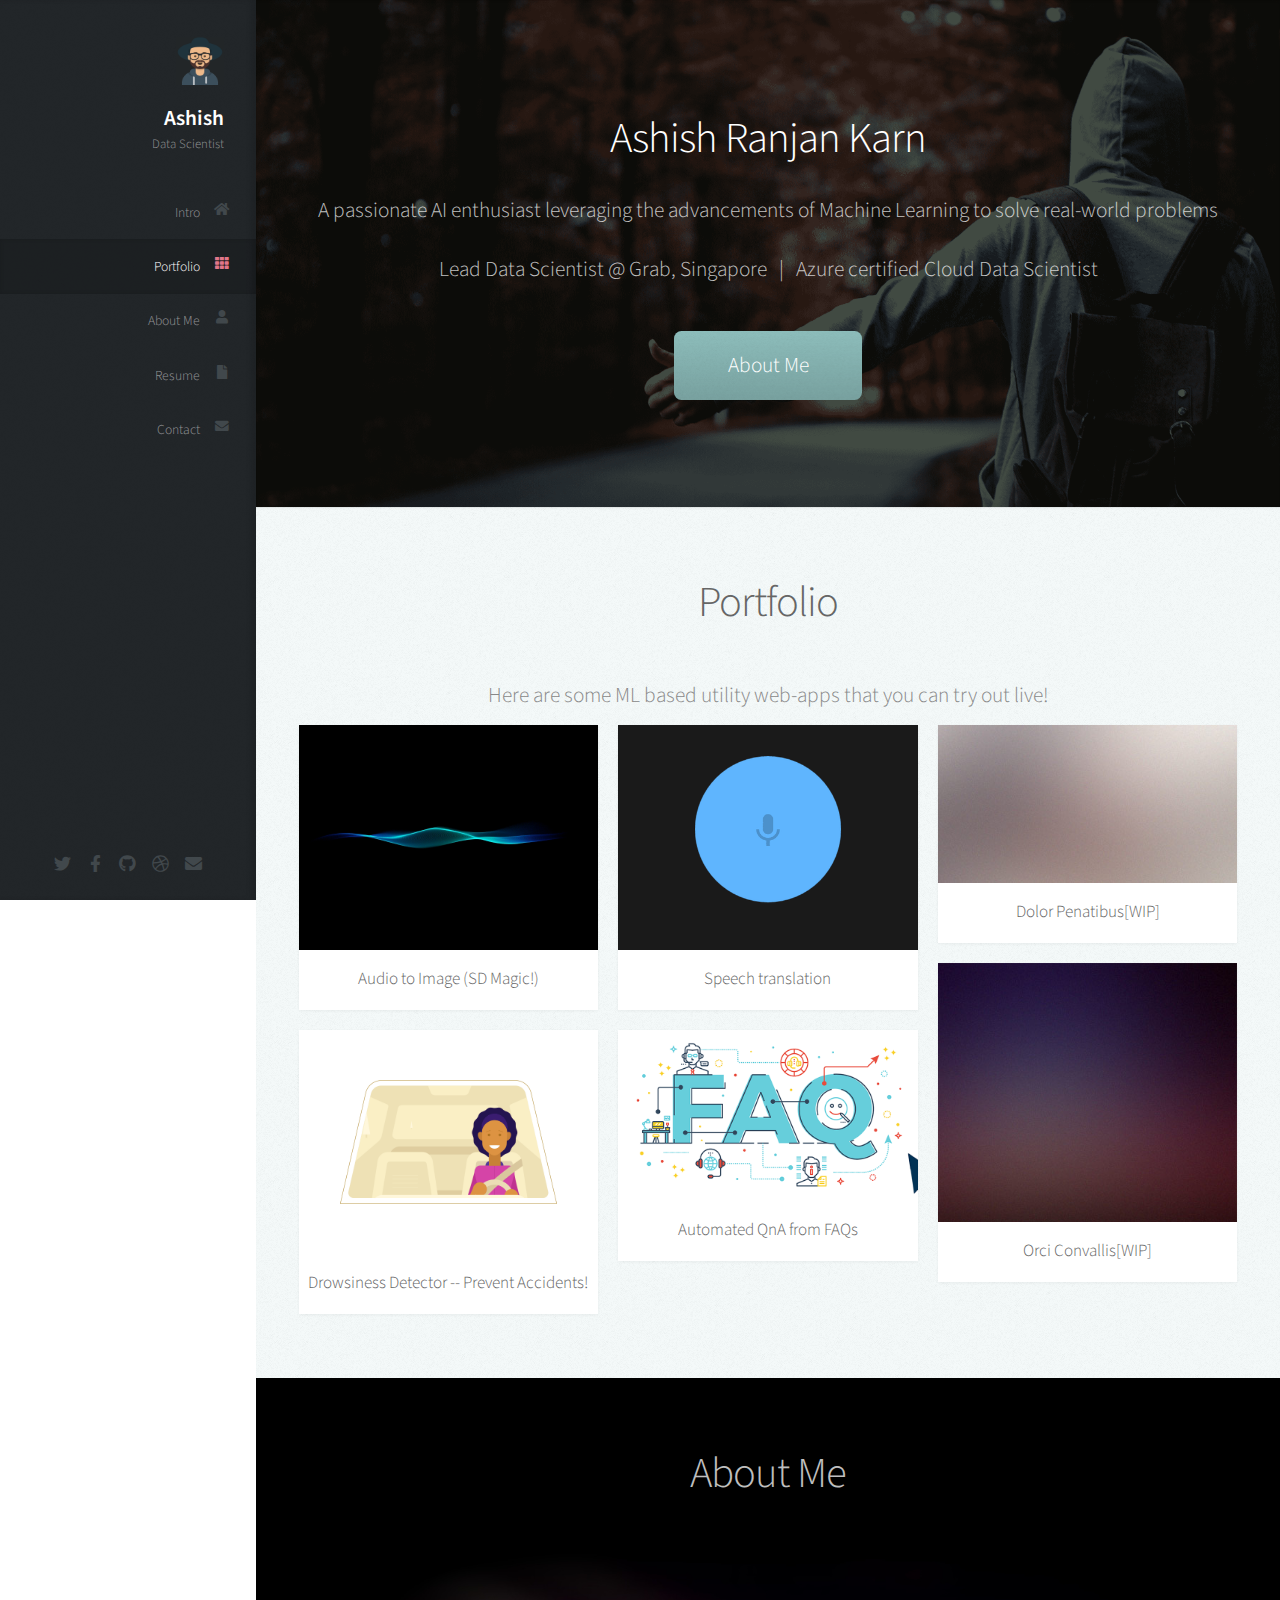
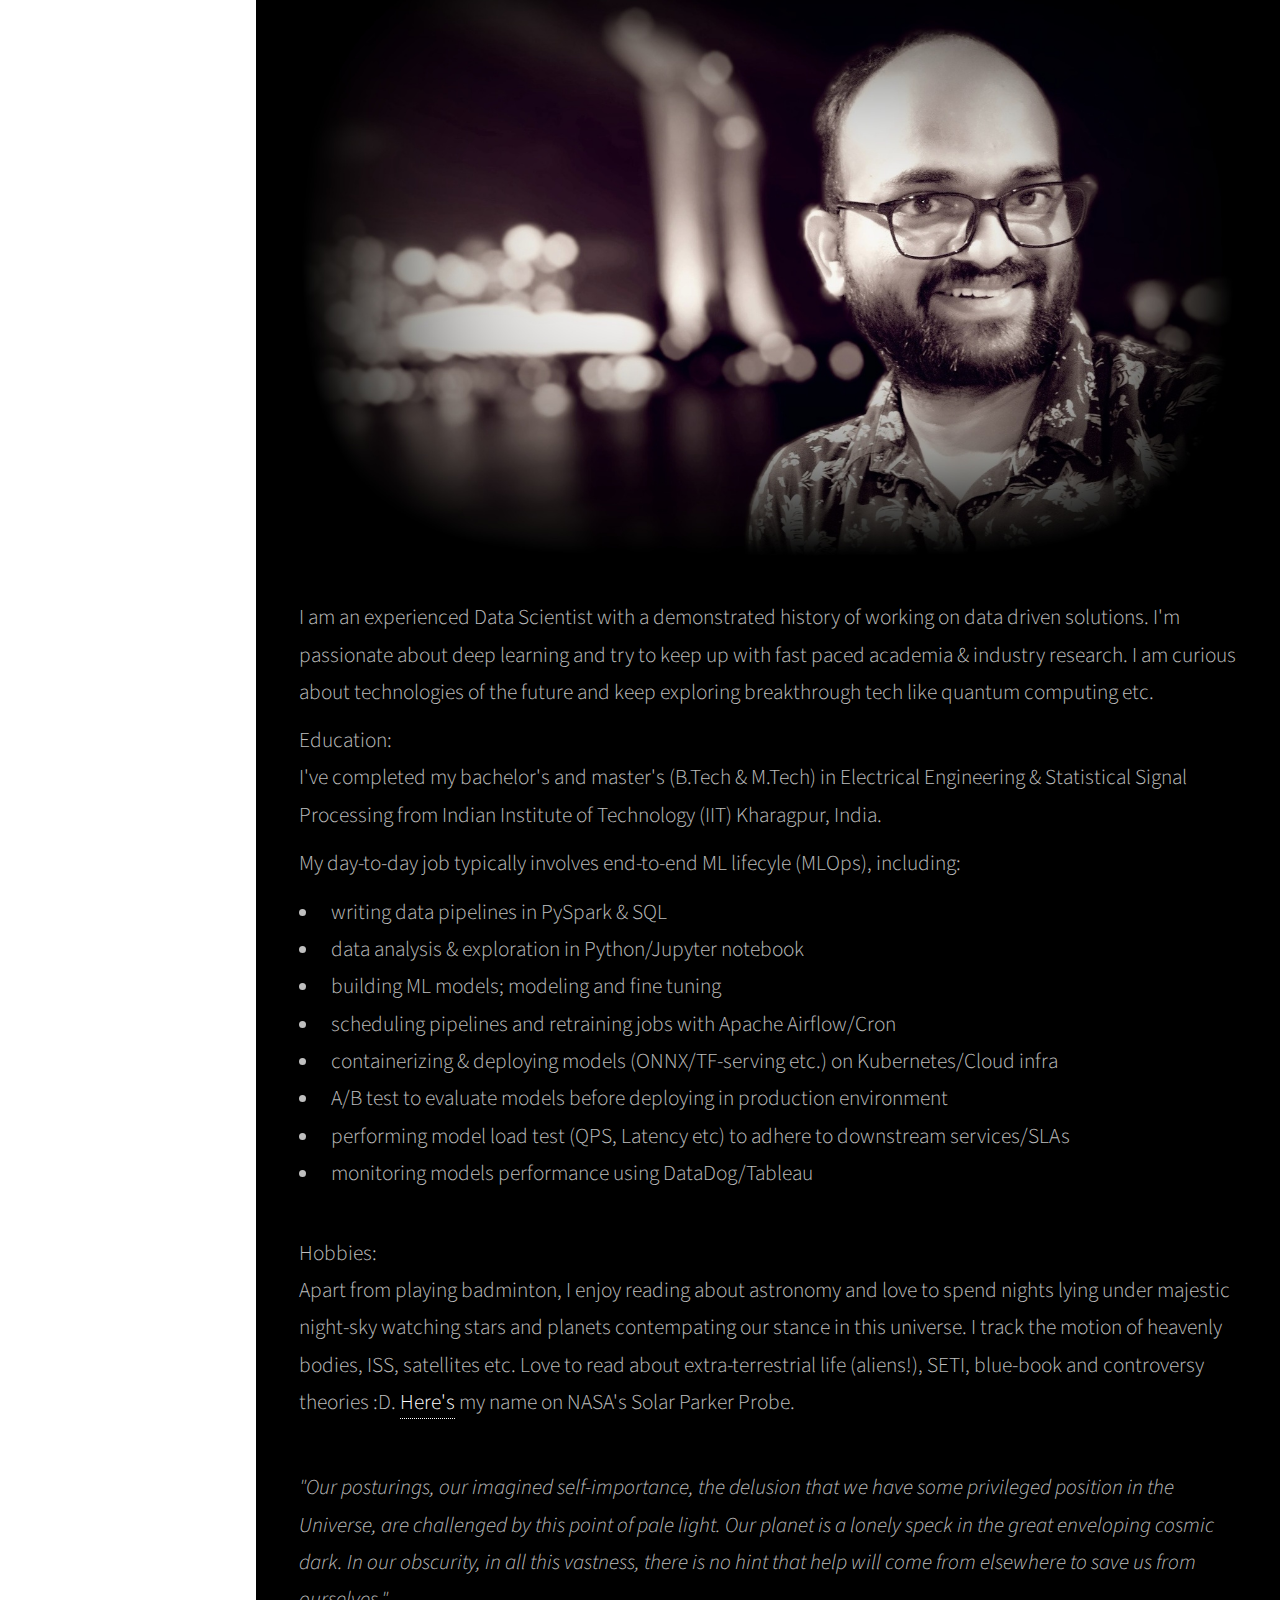
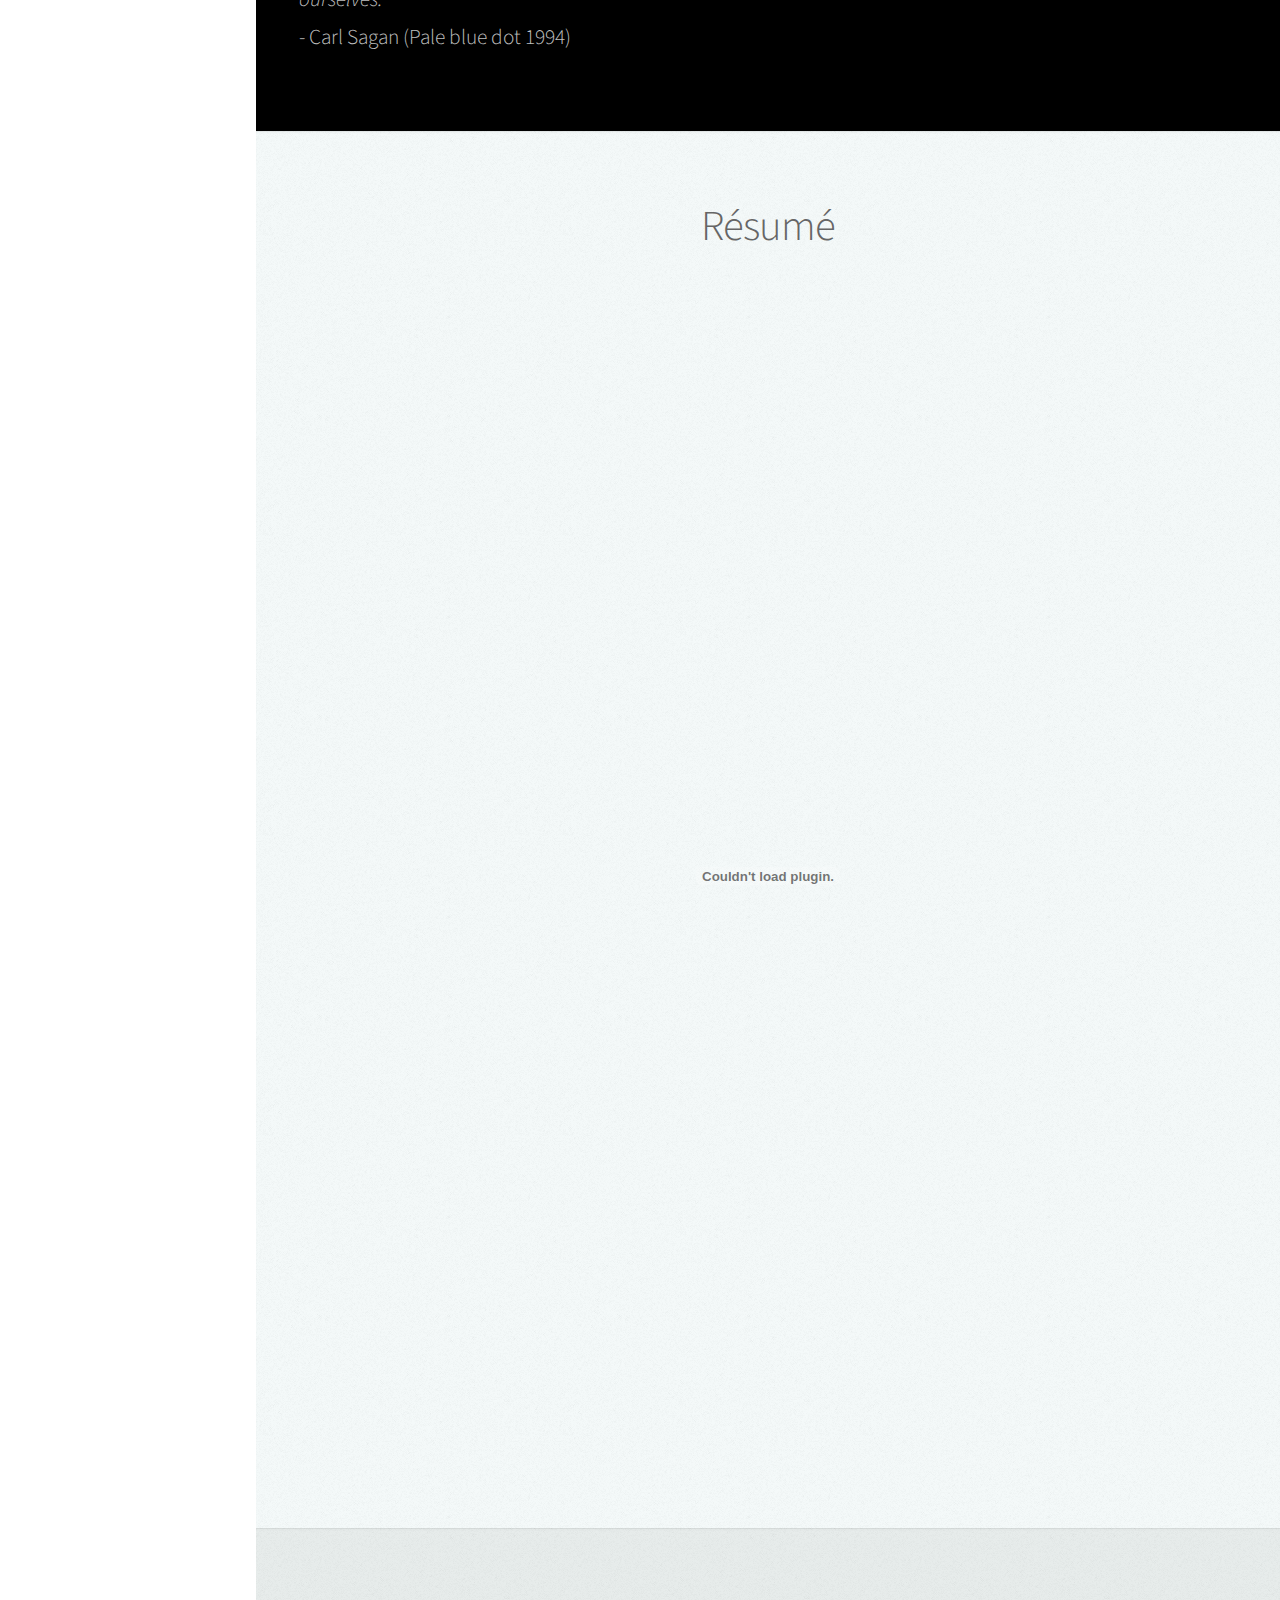
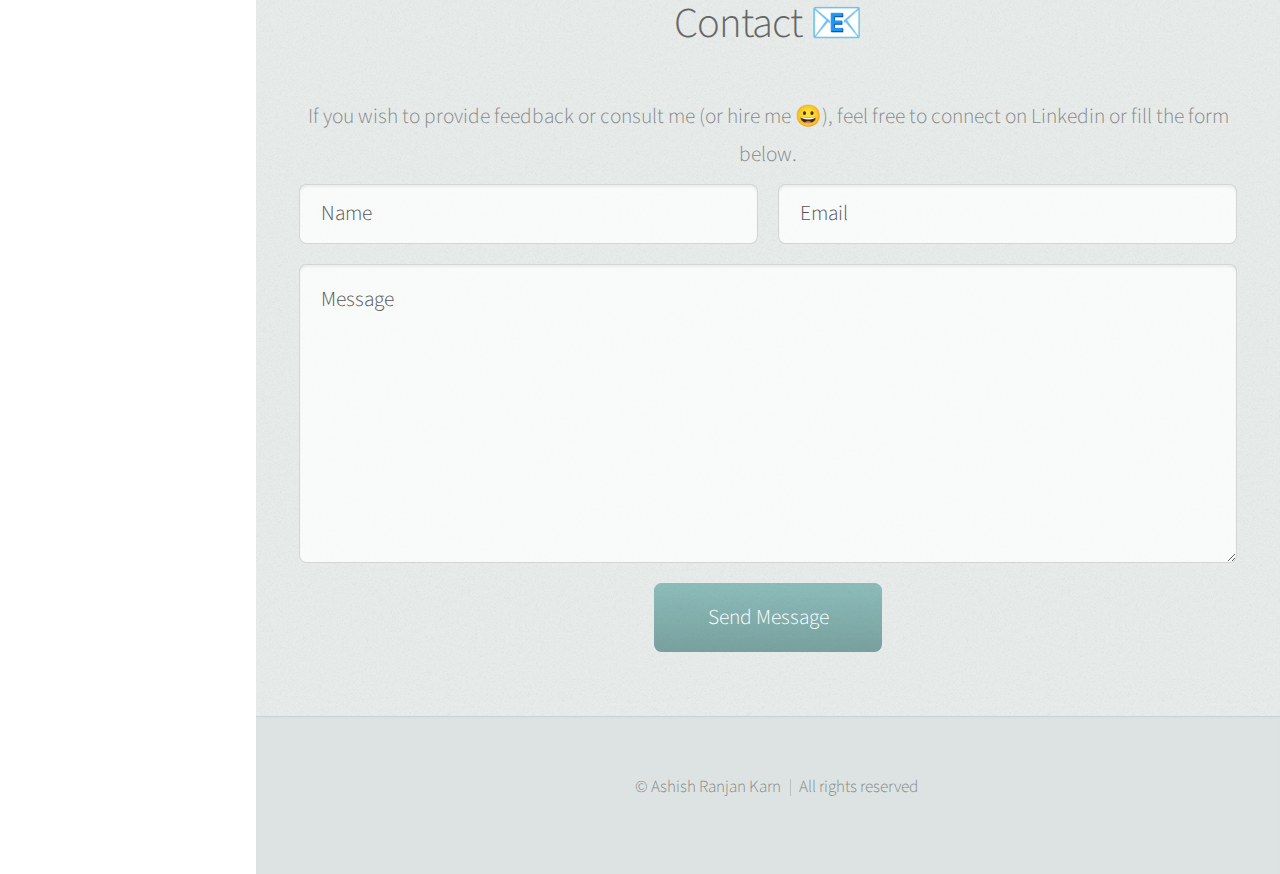
==== index.html @ ed785ed7 "update" ====
<!DOCTYPE HTML>
<html>
	<head>
		<title>Ashish - Portfolio</title>
		<meta charset="utf-8" />
		<meta name="viewport" content="width=device-width, initial-scale=1, user-scalable=no" />
		<link rel="stylesheet" href="assets/css/main.css" />
	</head>
	<body class="is-preload">

		<!-- Header -->
			<div id="header">

				<div class="top">

					<!-- Logo -->
						<div id="logo">
							<span class="image avatar48"><img src="images/myavatar-withbg.png" alt="" /></span>
							<h1 id="title">Ashish</h1>
							<p>Data Scientist</p>
						</div>

					<!-- Nav -->
						<nav id="nav">
							<ul>
								<li><a href="#top" id="top-link"><span class="icon solid fa-home">Intro</span></a></li>
								<li><a href="#portfolio" id="portfolio-link"><span class="icon solid fa-th">Portfolio</span></a></li>
								<li><a href="#about" id="about-link"><span class="icon solid fa-user">About Me</span></a></li>
								<li><a href="#resume" id="resume-link"><span class="icon solid fa-file">Resume</span></a></li>
								<li><a href="#contact" id="contact-link"><span class="icon solid fa-envelope">Contact</span></a></li>
							</ul>
						</nav>

				</div>

				<div class="bottom">

					<!-- Social Icons -->
						<ul class="icons">
							<li><a href="#" class="icon brands fa-twitter"><span class="label">Twitter</span></a></li>
							<li><a href="#" class="icon brands fa-facebook-f"><span class="label">Facebook</span></a></li>
							<li><a href="#" class="icon brands fa-github"><span class="label">Github</span></a></li>
							<li><a href="#" class="icon brands fa-dribbble"><span class="label">Dribbble</span></a></li>
							<li><a href="#" class="icon solid fa-envelope"><span class="label">Email</span></a></li>
						</ul>

				</div>

			</div>

		<!-- Main -->
			<div id="main">

				<!-- Intro -->
					<section id="top" class="one dark cover">
						<div class="container">
							<header>
								<h2 class="alt"><strong>Ashish Ranjan Karn</strong></h2>
								<p>A passionate AI enthusiast leveraging the advancements of Machine Learning to solve real-world problems</p>
								<p>Lead Data Scientist @ Grab, Singapore &nbsp; | &nbsp; Azure certified Cloud Data Scientist</p>
							</header>

							<footer>
								<a href="#about" class="button scrolly">About Me</a>
							</footer>

						</div>
					</section>

				<!-- Portfolio -->
					<section id="portfolio" class="two">
						<div class="container">

							<header>
								<h2>Portfolio</h2>
							</header>

							<p>Here are some ML based utility web-apps that you can try out live!</p>

							<div class="row">
								<div class="col-4 col-12-mobile">
									<article class="item">
										<a href="stablediff.html" class="image fit"><img src="images/voice.gif" alt="" /></a>
										<header>
											<h3>Audio to Image (SD Magic!)</h3>
										</header>
									</article>
									<article class="item">
										<a href="https://arkarn-drowsiness-detection-main-90ytw6.streamlit.app/" class="image fit"><img src="images/drowsiness.gif" alt="" /></a>
										<header>
											<h3>Drowsiness Detector -- Prevent Accidents!</h3>
										</header>
									</article>
								</div>
								<div class="col-4 col-12-mobile">
									<article class="item">
										<a href="translation-demo.html" class="image fit"><img src="images/translate.gif" alt="" /></a>
										<header>
											<h3>Speech translation</h3>
										</header>
									</article>
									<article class="item">
										<a href="faqgen.html" class="image fit"><img src="images/faq.gif" alt="" /></a>
										<header>
											<h3>Automated QnA from FAQs</h3>
										</header>
									</article>
								</div>
								<div class="col-4 col-12-mobile">
									<article class="item">
										<a href="#" class="image fit"><img src="images/pic06.jpg" alt="" /></a>
										<header>
											<h3>Dolor Penatibus[WIP]</h3>
										</header>
									</article>
									<article class="item">
										<a href="#" class="image fit"><img src="images/pic07.jpg" alt="" /></a>
										<header>
											<h3>Orci Convallis[WIP]</h3>
										</header>
									</article>
								</div>
								
							</div>

						</div>
					</section>

				<!-- About Me -->
					<section id="about" class="three dark test">
						<div class="container">

							<header>
								<h2>About Me</h2>
							</header>

							<a href="#" class="image featured"><img src="images/myfullimg_blackedge.jpg" alt="" /></a>

							<p> I am an experienced Data Scientist with a demonstrated history of working on data driven solutions. I'm passionate about deep learning 
								and try to keep up with fast paced academia & industry research. 
								I am curious about technologies of the future and keep exploring breakthrough tech like quantum computing etc.
								
							</p>

							<p>Education: <br>I've completed my bachelor's  and master's (B.Tech & M.Tech) in Electrical Engineering & Statistical Signal Processing from Indian Institute of Technology (IIT) Kharagpur, India.</p>
						
							<p>My day-to-day job typically involves end-to-end ML lifecyle (MLOps), including: </p>
							<ul>
								<li>writing data pipelines in PySpark & SQL</li>
								<li>data analysis & exploration in Python/Jupyter notebook </li>
								<li>building ML models; modeling and fine tuning</li>
								<li>scheduling pipelines and retraining jobs with Apache Airflow/Cron</li>
								<li>containerizing & deploying models (ONNX/TF-serving etc.) on Kubernetes/Cloud infra</li>
								<li>A/B test to evaluate models before deploying in production environment</li>
								<li>performing model load test (QPS, Latency etc) to adhere to downstream services/SLAs</li>
								<li>monitoring models performance using DataDog/Tableau</li>
							</ul> 
							
							<p>Hobbies: <br>Apart from playing badminton, I enjoy reading about astronomy and love to spend nights lying under majestic night-sky watching stars and planets contempating our stance in this universe. 
							   I track the motion of heavenly bodies, ISS, satellites etc. Love to read about extra-terrestrial life (aliens!), SETI, blue-book and controversy theories :D. <a href="https://drive.google.com/file/d/1a-N40cP29EJeWUwDlJ5uLyjXkYzDjkRe/view?usp=sharing">Here's</a> my name on NASA's Solar Parker Probe.</p>
							<p>
								<br>
								<i>"Our posturings, our imagined self-importance, the delusion that we have some privileged position in the Universe, 
									are challenged by this point of pale light. Our planet is a lonely speck in the great enveloping cosmic dark. 
									In our obscurity, in all this vastness, there is no hint that help will come from elsewhere to save us from ourselves."
								</i>
								<br>- Carl Sagan (Pale blue dot 1994) 
							</p>
							 
							

						</div>
					</section>

				<!-- Resume -->
				<section id="resume" class="two">
					<div class="container">
						<header>
							<h2>Résumé</h2>
						</header>
						<body>
							<embed src="resume_202211.pdf" width="100%" height="1150" type="application/pdf">
						</body>
					</div>
				</section>

				<!-- Contact -->
					<section id="contact" class="four">
						<div class="container">

							<header>
								<h2>Contact 📧</h2>
							</header>

							<p>If you wish to provide feedback or consult me (or hire me &#128512;), feel free to connect on Linkedin or fill the form below.</p>

							<form method="post" action="https://formsubmit.co/ec20b27d85887b6538c412e466ed063c">
								<div class="row">
									<div class="col-6 col-12-mobile"><input type="text" name="name" placeholder="Name" /></div>
									<div class="col-6 col-12-mobile"><input type="text" name="email" placeholder="Email" /></div>
									<div class="col-12">
										<textarea name="message" placeholder="Message"></textarea>
									</div>
									<div class="col-12">
										<input type="submit" value="Send Message" />
									</div>
								</div>
							</form>

						</div>
					</section>

			</div>

		<!-- Footer -->
			<div id="footer">

				<!-- Copyright -->
					<ul class="copyright">
						<li>&copy; Ashish Ranjan Karn</li><li>All rights reserved</li>
					</ul>

			</div>

		<!-- Scripts -->
			<script src="assets/js/jquery.min.js"></script>
			<script src="assets/js/jquery.scrolly.min.js"></script>
			<script src="assets/js/jquery.scrollex.min.js"></script>
			<script src="assets/js/browser.min.js"></script>
			<script src="assets/js/breakpoints.min.js"></script>
			<script src="assets/js/util.js"></script>
			<script src="assets/js/main.js"></script>

	</body>
</html>
---- assets/css/main.css ----
@import url("fontawesome-all.min.css");
@import url("https://fonts.googleapis.com/css?family=Source+Sans+Pro:300,300italic,400,600");

/*
	Prologue by HTML5 UP
	html5up.net | @ajlkn
	Free for personal and commercial use under the CCA 3.0 license (html5up.net/license)
*/

html, body, div, span, applet, object,
iframe, h1, h2, h3, h4, h5, h6, p, blockquote,
pre, a, abbr, acronym, address, big, cite,
code, del, dfn, em, img, ins, kbd, q, s, samp,
small, strike, strong, sub, sup, tt, var, b,
u, i, center, dl, dt, dd, ol, ul, li, fieldset,
form, label, legend, table, caption, tbody,
tfoot, thead, tr, th, td, article, aside,
canvas, details, embed, figure, figcaption,
footer, header, hgroup, menu, nav, output, ruby,
section, summary, time, mark, audio, video {
	margin: 0;
	padding: 0;
	border: 0;
	font-size: 100%;
	font: inherit;
	vertical-align: baseline;}

article, aside, details, figcaption, figure,
footer, header, hgroup, menu, nav, section {
	display: block;}

body {
	line-height: 1;
}

ol, ul {
	list-style: none;
}

blockquote, q {
	quotes: none;
}

	blockquote:before, blockquote:after, q:before, q:after {
		content: '';
		content: none;
	}

table {
	border-collapse: collapse;
	border-spacing: 0;
}

body {
	-webkit-text-size-adjust: none;
}

mark {
	background-color: transparent;
	color: inherit;
}

input::-moz-focus-inner {
	border: 0;
	padding: 0;
}

input, select, textarea {
	-moz-appearance: none;
	-webkit-appearance: none;
	-ms-appearance: none;
	appearance: none;
}

/* Basic */

	html {
		box-sizing: border-box;
	}

	*, *:before, *:after {
		box-sizing: inherit;
	}

	body {
		background: #fff;
		font-family: 'Source Sans Pro', sans-serif;
		font-size: 19pt;
		font-weight: 300;
		line-height: 1.75em;
		color: #888;
	}

		body.is-preload *, body.is-preload *:before, body.is-preload *:after {
			-moz-animation: none !important;
			-webkit-animation: none !important;
			-ms-animation: none !important;
			animation: none !important;
			-moz-transition: none !important;
			-webkit-transition: none !important;
			-ms-transition: none !important;
			transition: none !important;
		}

	input, textarea, select {
		font-family: 'Source Sans Pro', sans-serif;
		font-size: 19pt;
		font-weight: 300;
		line-height: 1.75em;
		color: #888;
	}

	h1, h2, h3, h4, h5, h6 {
		font-weight: 300;
		color: #666;
		line-height: 1.5em;
	}

	h1 a, h2 a, h3 a, h4 a, h5 a, h6 a {
		color: inherit;
		text-decoration: none;
	}

		h1 a strong, h2 a strong, h3 a strong, h4 a strong, h5 a strong, h6 a strong {
			color: #333;
		}

	h2 {
		font-size: 2em;
		letter-spacing: -1px;
	}

		h2.alt {
			color: #888;
		}

			h2.alt strong {
				color: #666;
			}

	h3 {
		font-size: 1.5em;
	}

	header {
		margin: 0 0 2em 0;
	}

		header > p {
			margin: 1em 0 0 0;
		}

	footer {
		margin: 2em 0 0 0;
	}

	strong, b {
		font-weight: 300;
		color: #666;
	}

	em, i {
		font-style: italic;
	}

	a {
		text-decoration: none;
		color: inherit;
		border-bottom: dotted 1px rgba(128, 128, 128, 0.5);
		-moz-transition: color 0.35s ease-in-out, border-bottom-color 0.35s ease-in-out;
		-webkit-transition: color 0.35s ease-in-out, border-bottom-color 0.35s ease-in-out;
		-ms-transition: color 0.35s ease-in-out, border-bottom-color 0.35s ease-in-out;
		transition: color 0.35s ease-in-out, border-bottom-color 0.35s ease-in-out;
		outline: 0;
	}

		a:hover {
			color: #E27689;
			border-bottom-color: rgba(255, 255, 255, 0);
		}

	sub {
		position: relative;
		top: 0.5em;
		font-size: 0.8em;
	}

	sup {
		position: relative;
		top: -0.5em;
		font-size: 0.8em;
	}

	hr {
		border: 0;
		border-top: solid 1px #ddd;
	}

	blockquote {
		border-left: solid 0.5em #ddd;
		padding: 1em 0 1em 2em;
		font-style: italic;
	}

	p {
		margin-bottom: 0.5em;
		/* text-align: left; */
	}

	ul, ol, dl, table {
		margin-bottom: 2em;
	}

	br.clear {
		clear: both;
	}

/* Container */

	.container {
		margin: 0 auto;
		max-width: 100%;
		width: 1400px;
	}

		@media screen and (min-width: 961px) and (max-width: 1880px) {

			.container {
				width: 1200px;
			}

		}

		@media screen and (min-width: 961px) and (max-width: 1620px) {

			.container {
				width: 960px;
			}

		}

		@media screen and (min-width: 961px) and (max-width: 1320px) {

			.container {
				width: 100%;
			}

		}

		@media screen and (max-width: 960px) {

			.container {
				width: 100%;
			}

		}

		@media screen and (max-width: 736px) {

			.container {
				width: 100%;
			}

		}

/* Row */

	.row {
		display: flex;
		flex-wrap: wrap;
		box-sizing: border-box;
		align-items: stretch;
	}

		.row > * {
			box-sizing: border-box;
		}

		.row.gtr-uniform > * > :last-child {
			margin-bottom: 0;
		}

		.row.aln-left {
			justify-content: flex-start;
		}

		.row.aln-center {
			justify-content: center;
		}

		.row.aln-right {
			justify-content: flex-end;
		}

		.row.aln-top {
			align-items: flex-start;
		}

		.row.aln-middle {
			align-items: center;
		}

		.row.aln-bottom {
			align-items: flex-end;
		}

		.row > .imp {
			order: -1;
		}

		.row > .col-1 {
			width: 8.33333%;
		}

		.row > .off-1 {
			margin-left: 8.33333%;
		}

		.row > .col-2 {
			width: 16.66667%;
		}

		.row > .off-2 {
			margin-left: 16.66667%;
		}

		.row > .col-3 {
			width: 25%;
		}

		.row > .off-3 {
			margin-left: 25%;
		}

		.row > .col-4 {
			width: 33.33333%;
		}

		.row > .off-4 {
			margin-left: 33.33333%;
		}

		.row > .col-5 {
			width: 41.66667%;
		}

		.row > .off-5 {
			margin-left: 41.66667%;
		}

		.row > .col-6 {
			width: 50%;
		}

		.row > .off-6 {
			margin-left: 50%;
		}

		.row > .col-7 {
			width: 58.33333%;
		}

		.row > .off-7 {
			margin-left: 58.33333%;
		}

		.row > .col-8 {
			width: 66.66667%;
		}

		.row > .off-8 {
			margin-left: 66.66667%;
		}

		.row > .col-9 {
			width: 75%;
		}

		.row > .off-9 {
			margin-left: 75%;
		}

		.row > .col-10 {
			width: 83.33333%;
		}

		.row > .off-10 {
			margin-left: 83.33333%;
		}

		.row > .col-11 {
			width: 91.66667%;
		}

		.row > .off-11 {
			margin-left: 91.66667%;
		}

		.row > .col-12 {
			width: 100%;
		}

		.row > .off-12 {
			margin-left: 100%;
		}

		.row.gtr-0 {
			margin-top: 0px;
			margin-left: 0px;
		}

			.row.gtr-0 > * {
				padding: 0px 0 0 0px;
			}

			.row.gtr-0.gtr-uniform {
				margin-top: 0px;
			}

				.row.gtr-0.gtr-uniform > * {
					padding-top: 0px;
				}

		.row.gtr-25 {
			margin-top: -10px;
			margin-left: -10px;
		}

			.row.gtr-25 > * {
				padding: 10px 0 0 10px;
			}

			.row.gtr-25.gtr-uniform {
				margin-top: -10px;
			}

				.row.gtr-25.gtr-uniform > * {
					padding-top: 10px;
				}

		.row.gtr-50 {
			margin-top: -20px;
			margin-left: -20px;
		}

			.row.gtr-50 > * {
				padding: 20px 0 0 20px;
			}

			.row.gtr-50.gtr-uniform {
				margin-top: -20px;
			}

				.row.gtr-50.gtr-uniform > * {
					padding-top: 20px;
				}

		.row {
			margin-top: -40px;
			margin-left: -40px;
		}

			.row > * {
				padding: 40px 0 0 40px;
			}

			.row.gtr-uniform {
				margin-top: -40px;
			}

				.row.gtr-uniform > * {
					padding-top: 40px;
				}

		.row.gtr-150 {
			margin-top: -60px;
			margin-left: -60px;
		}

			.row.gtr-150 > * {
				padding: 60px 0 0 60px;
			}

			.row.gtr-150.gtr-uniform {
				margin-top: -60px;
			}

				.row.gtr-150.gtr-uniform > * {
					padding-top: 60px;
				}

		.row.gtr-200 {
			margin-top: -80px;
			margin-left: -80px;
		}

			.row.gtr-200 > * {
				padding: 80px 0 0 80px;
			}

			.row.gtr-200.gtr-uniform {
				margin-top: -80px;
			}

				.row.gtr-200.gtr-uniform > * {
					padding-top: 80px;
				}

		@media screen and (min-width: 961px) and (max-width: 1880px) {

			.row {
				display: flex;
				flex-wrap: wrap;
				box-sizing: border-box;
				align-items: stretch;
			}

				.row > * {
					box-sizing: border-box;
				}

				.row.gtr-uniform > * > :last-child {
					margin-bottom: 0;
				}

				.row.aln-left {
					justify-content: flex-start;
				}

				.row.aln-center {
					justify-content: center;
				}

				.row.aln-right {
					justify-content: flex-end;
				}

				.row.aln-top {
					align-items: flex-start;
				}

				.row.aln-middle {
					align-items: center;
				}

				.row.aln-bottom {
					align-items: flex-end;
				}

				.row > .imp-wide {
					order: -1;
				}

				.row > .col-1-wide {
					width: 8.33333%;
				}

				.row > .off-1-wide {
					margin-left: 8.33333%;
				}

				.row > .col-2-wide {
					width: 16.66667%;
				}

				.row > .off-2-wide {
					margin-left: 16.66667%;
				}

				.row > .col-3-wide {
					width: 25%;
				}

				.row > .off-3-wide {
					margin-left: 25%;
				}

				.row > .col-4-wide {
					width: 33.33333%;
				}

				.row > .off-4-wide {
					margin-left: 33.33333%;
				}

				.row > .col-5-wide {
					width: 41.66667%;
				}

				.row > .off-5-wide {
					margin-left: 41.66667%;
				}

				.row > .col-6-wide {
					width: 50%;
				}

				.row > .off-6-wide {
					margin-left: 50%;
				}

				.row > .col-7-wide {
					width: 58.33333%;
				}

				.row > .off-7-wide {
					margin-left: 58.33333%;
				}

				.row > .col-8-wide {
					width: 66.66667%;
				}

				.row > .off-8-wide {
					margin-left: 66.66667%;
				}

				.row > .col-9-wide {
					width: 75%;
				}

				.row > .off-9-wide {
					margin-left: 75%;
				}

				.row > .col-10-wide {
					width: 83.33333%;
				}

				.row > .off-10-wide {
					margin-left: 83.33333%;
				}

				.row > .col-11-wide {
					width: 91.66667%;
				}

				.row > .off-11-wide {
					margin-left: 91.66667%;
				}

				.row > .col-12-wide {
					width: 100%;
				}

				.row > .off-12-wide {
					margin-left: 100%;
				}

				.row.gtr-0 {
					margin-top: 0px;
					margin-left: 0px;
				}

					.row.gtr-0 > * {
						padding: 0px 0 0 0px;
					}

					.row.gtr-0.gtr-uniform {
						margin-top: 0px;
					}

						.row.gtr-0.gtr-uniform > * {
							padding-top: 0px;
						}

				.row.gtr-25 {
					margin-top: -10px;
					margin-left: -10px;
				}

					.row.gtr-25 > * {
						padding: 10px 0 0 10px;
					}

					.row.gtr-25.gtr-uniform {
						margin-top: -10px;
					}

						.row.gtr-25.gtr-uniform > * {
							padding-top: 10px;
						}

				.row.gtr-50 {
					margin-top: -20px;
					margin-left: -20px;
				}

					.row.gtr-50 > * {
						padding: 20px 0 0 20px;
					}

					.row.gtr-50.gtr-uniform {
						margin-top: -20px;
					}

						.row.gtr-50.gtr-uniform > * {
							padding-top: 20px;
						}

				.row {
					margin-top: -40px;
					margin-left: -40px;
				}

					.row > * {
						padding: 40px 0 0 40px;
					}

					.row.gtr-uniform {
						margin-top: -40px;
					}

						.row.gtr-uniform > * {
							padding-top: 40px;
						}

				.row.gtr-150 {
					margin-top: -60px;
					margin-left: -60px;
				}

					.row.gtr-150 > * {
						padding: 60px 0 0 60px;
					}

					.row.gtr-150.gtr-uniform {
						margin-top: -60px;
					}

						.row.gtr-150.gtr-uniform > * {
							padding-top: 60px;
						}

				.row.gtr-200 {
					margin-top: -80px;
					margin-left: -80px;
				}

					.row.gtr-200 > * {
						padding: 80px 0 0 80px;
					}

					.row.gtr-200.gtr-uniform {
						margin-top: -80px;
					}

						.row.gtr-200.gtr-uniform > * {
							padding-top: 80px;
						}

		}

		@media screen and (min-width: 961px) and (max-width: 1620px) {

			.row {
				display: flex;
				flex-wrap: wrap;
				box-sizing: border-box;
				align-items: stretch;
			}

				.row > * {
					box-sizing: border-box;
				}

				.row.gtr-uniform > * > :last-child {
					margin-bottom: 0;
				}

				.row.aln-left {
					justify-content: flex-start;
				}

				.row.aln-center {
					justify-content: center;
				}

				.row.aln-right {
					justify-content: flex-end;
				}

				.row.aln-top {
					align-items: flex-start;
				}

				.row.aln-middle {
					align-items: center;
				}

				.row.aln-bottom {
					align-items: flex-end;
				}

				.row > .imp-normal {
					order: -1;
				}

				.row > .col-1-normal {
					width: 8.33333%;
				}

				.row > .off-1-normal {
					margin-left: 8.33333%;
				}

				.row > .col-2-normal {
					width: 16.66667%;
				}

				.row > .off-2-normal {
					margin-left: 16.66667%;
				}

				.row > .col-3-normal {
					width: 25%;
				}

				.row > .off-3-normal {
					margin-left: 25%;
				}

				.row > .col-4-normal {
					width: 33.33333%;
				}

				.row > .off-4-normal {
					margin-left: 33.33333%;
				}

				.row > .col-5-normal {
					width: 41.66667%;
				}

				.row > .off-5-normal {
					margin-left: 41.66667%;
				}

				.row > .col-6-normal {
					width: 50%;
				}

				.row > .off-6-normal {
					margin-left: 50%;
				}

				.row > .col-7-normal {
					width: 58.33333%;
				}

				.row > .off-7-normal {
					margin-left: 58.33333%;
				}

				.row > .col-8-normal {
					width: 66.66667%;
				}

				.row > .off-8-normal {
					margin-left: 66.66667%;
				}

				.row > .col-9-normal {
					width: 75%;
				}

				.row > .off-9-normal {
					margin-left: 75%;
				}

				.row > .col-10-normal {
					width: 83.33333%;
				}

				.row > .off-10-normal {
					margin-left: 83.33333%;
				}

				.row > .col-11-normal {
					width: 91.66667%;
				}

				.row > .off-11-normal {
					margin-left: 91.66667%;
				}

				.row > .col-12-normal {
					width: 100%;
				}

				.row > .off-12-normal {
					margin-left: 100%;
				}

				.row.gtr-0 {
					margin-top: 0px;
					margin-left: 0px;
				}

					.row.gtr-0 > * {
						padding: 0px 0 0 0px;
					}

					.row.gtr-0.gtr-uniform {
						margin-top: 0px;
					}

						.row.gtr-0.gtr-uniform > * {
							padding-top: 0px;
						}

				.row.gtr-25 {
					margin-top: -10px;
					margin-left: -10px;
				}

					.row.gtr-25 > * {
						padding: 10px 0 0 10px;
					}

					.row.gtr-25.gtr-uniform {
						margin-top: -10px;
					}

						.row.gtr-25.gtr-uniform > * {
							padding-top: 10px;
						}

				.row.gtr-50 {
					margin-top: -20px;
					margin-left: -20px;
				}

					.row.gtr-50 > * {
						padding: 20px 0 0 20px;
					}

					.row.gtr-50.gtr-uniform {
						margin-top: -20px;
					}

						.row.gtr-50.gtr-uniform > * {
							padding-top: 20px;
						}

				.row {
					margin-top: -40px;
					margin-left: -40px;
				}

					.row > * {
						padding: 40px 0 0 40px;
					}

					.row.gtr-uniform {
						margin-top: -40px;
					}

						.row.gtr-uniform > * {
							padding-top: 40px;
						}

				.row.gtr-150 {
					margin-top: -60px;
					margin-left: -60px;
				}

					.row.gtr-150 > * {
						padding: 60px 0 0 60px;
					}

					.row.gtr-150.gtr-uniform {
						margin-top: -60px;
					}

						.row.gtr-150.gtr-uniform > * {
							padding-top: 60px;
						}

				.row.gtr-200 {
					margin-top: -80px;
					margin-left: -80px;
				}

					.row.gtr-200 > * {
						padding: 80px 0 0 80px;
					}

					.row.gtr-200.gtr-uniform {
						margin-top: -80px;
					}

						.row.gtr-200.gtr-uniform > * {
							padding-top: 80px;
						}

		}

		@media screen and (min-width: 961px) and (max-width: 1320px) {

			.row {
				display: flex;
				flex-wrap: wrap;
				box-sizing: border-box;
				align-items: stretch;
			}

				.row > * {
					box-sizing: border-box;
				}

				.row.gtr-uniform > * > :last-child {
					margin-bottom: 0;
				}

				.row.aln-left {
					justify-content: flex-start;
				}

				.row.aln-center {
					justify-content: center;
				}

				.row.aln-right {
					justify-content: flex-end;
				}

				.row.aln-top {
					align-items: flex-start;
				}

				.row.aln-middle {
					align-items: center;
				}

				.row.aln-bottom {
					align-items: flex-end;
				}

				.row > .imp-narrow {
					order: -1;
				}

				.row > .col-1-narrow {
					width: 8.33333%;
				}

				.row > .off-1-narrow {
					margin-left: 8.33333%;
				}

				.row > .col-2-narrow {
					width: 16.66667%;
				}

				.row > .off-2-narrow {
					margin-left: 16.66667%;
				}

				.row > .col-3-narrow {
					width: 25%;
				}

				.row > .off-3-narrow {
					margin-left: 25%;
				}

				.row > .col-4-narrow {
					width: 33.33333%;
				}

				.row > .off-4-narrow {
					margin-left: 33.33333%;
				}

				.row > .col-5-narrow {
					width: 41.66667%;
				}

				.row > .off-5-narrow {
					margin-left: 41.66667%;
				}

				.row > .col-6-narrow {
					width: 50%;
				}

				.row > .off-6-narrow {
					margin-left: 50%;
				}

				.row > .col-7-narrow {
					width: 58.33333%;
				}

				.row > .off-7-narrow {
					margin-left: 58.33333%;
				}

				.row > .col-8-narrow {
					width: 66.66667%;
				}

				.row > .off-8-narrow {
					margin-left: 66.66667%;
				}

				.row > .col-9-narrow {
					width: 75%;
				}

				.row > .off-9-narrow {
					margin-left: 75%;
				}

				.row > .col-10-narrow {
					width: 83.33333%;
				}

				.row > .off-10-narrow {
					margin-left: 83.33333%;
				}

				.row > .col-11-narrow {
					width: 91.66667%;
				}

				.row > .off-11-narrow {
					margin-left: 91.66667%;
				}

				.row > .col-12-narrow {
					width: 100%;
				}

				.row > .off-12-narrow {
					margin-left: 100%;
				}

				.row.gtr-0 {
					margin-top: 0px;
					margin-left: 0px;
				}

					.row.gtr-0 > * {
						padding: 0px 0 0 0px;
					}

					.row.gtr-0.gtr-uniform {
						margin-top: 0px;
					}

						.row.gtr-0.gtr-uniform > * {
							padding-top: 0px;
						}

				.row.gtr-25 {
					margin-top: -5px;
					margin-left: -5px;
				}

					.row.gtr-25 > * {
						padding: 5px 0 0 5px;
					}

					.row.gtr-25.gtr-uniform {
						margin-top: -5px;
					}

						.row.gtr-25.gtr-uniform > * {
							padding-top: 5px;
						}

				.row.gtr-50 {
					margin-top: -10px;
					margin-left: -10px;
				}

					.row.gtr-50 > * {
						padding: 10px 0 0 10px;
					}

					.row.gtr-50.gtr-uniform {
						margin-top: -10px;
					}

						.row.gtr-50.gtr-uniform > * {
							padding-top: 10px;
						}

				.row {
					margin-top: -20px;
					margin-left: -20px;
				}

					.row > * {
						padding: 20px 0 0 20px;
					}

					.row.gtr-uniform {
						margin-top: -20px;
					}

						.row.gtr-uniform > * {
							padding-top: 20px;
						}

				.row.gtr-150 {
					margin-top: -30px;
					margin-left: -30px;
				}

					.row.gtr-150 > * {
						padding: 30px 0 0 30px;
					}

					.row.gtr-150.gtr-uniform {
						margin-top: -30px;
					}

						.row.gtr-150.gtr-uniform > * {
							padding-top: 30px;
						}

				.row.gtr-200 {
					margin-top: -40px;
					margin-left: -40px;
				}

					.row.gtr-200 > * {
						padding: 40px 0 0 40px;
					}

					.row.gtr-200.gtr-uniform {
						margin-top: -40px;
					}

						.row.gtr-200.gtr-uniform > * {
							padding-top: 40px;
						}

		}

		@media screen and (max-width: 960px) {

			.row {
				display: flex;
				flex-wrap: wrap;
				box-sizing: border-box;
				align-items: stretch;
			}

				.row > * {
					box-sizing: border-box;
				}

				.row.gtr-uniform > * > :last-child {
					margin-bottom: 0;
				}

				.row.aln-left {
					justify-content: flex-start;
				}

				.row.aln-center {
					justify-content: center;
				}

				.row.aln-right {
					justify-content: flex-end;
				}

				.row.aln-top {
					align-items: flex-start;
				}

				.row.aln-middle {
					align-items: center;
				}

				.row.aln-bottom {
					align-items: flex-end;
				}

				.row > .imp-narrower {
					order: -1;
				}

				.row > .col-1-narrower {
					width: 8.33333%;
				}

				.row > .off-1-narrower {
					margin-left: 8.33333%;
				}

				.row > .col-2-narrower {
					width: 16.66667%;
				}

				.row > .off-2-narrower {
					margin-left: 16.66667%;
				}

				.row > .col-3-narrower {
					width: 25%;
				}

				.row > .off-3-narrower {
					margin-left: 25%;
				}

				.row > .col-4-narrower {
					width: 33.33333%;
				}

				.row > .off-4-narrower {
					margin-left: 33.33333%;
				}

				.row > .col-5-narrower {
					width: 41.66667%;
				}

				.row > .off-5-narrower {
					margin-left: 41.66667%;
				}

				.row > .col-6-narrower {
					width: 50%;
				}

				.row > .off-6-narrower {
					margin-left: 50%;
				}

				.row > .col-7-narrower {
					width: 58.33333%;
				}

				.row > .off-7-narrower {
					margin-left: 58.33333%;
				}

				.row > .col-8-narrower {
					width: 66.66667%;
				}

				.row > .off-8-narrower {
					margin-left: 66.66667%;
				}

				.row > .col-9-narrower {
					width: 75%;
				}

				.row > .off-9-narrower {
					margin-left: 75%;
				}

				.row > .col-10-narrower {
					width: 83.33333%;
				}

				.row > .off-10-narrower {
					margin-left: 83.33333%;
				}

				.row > .col-11-narrower {
					width: 91.66667%;
				}

				.row > .off-11-narrower {
					margin-left: 91.66667%;
				}

				.row > .col-12-narrower {
					width: 100%;
				}

				.row > .off-12-narrower {
					margin-left: 100%;
				}

				.row.gtr-0 {
					margin-top: 0px;
					margin-left: 0px;
				}

					.row.gtr-0 > * {
						padding: 0px 0 0 0px;
					}

					.row.gtr-0.gtr-uniform {
						margin-top: 0px;
					}

						.row.gtr-0.gtr-uniform > * {
							padding-top: 0px;
						}

				.row.gtr-25 {
					margin-top: -5px;
					margin-left: -5px;
				}

					.row.gtr-25 > * {
						padding: 5px 0 0 5px;
					}

					.row.gtr-25.gtr-uniform {
						margin-top: -5px;
					}

						.row.gtr-25.gtr-uniform > * {
							padding-top: 5px;
						}

				.row.gtr-50 {
					margin-top: -10px;
					margin-left: -10px;
				}

					.row.gtr-50 > * {
						padding: 10px 0 0 10px;
					}

					.row.gtr-50.gtr-uniform {
						margin-top: -10px;
					}

						.row.gtr-50.gtr-uniform > * {
							padding-top: 10px;
						}

				.row {
					margin-top: -20px;
					margin-left: -20px;
				}

					.row > * {
						padding: 20px 0 0 20px;
					}

					.row.gtr-uniform {
						margin-top: -20px;
					}

						.row.gtr-uniform > * {
							padding-top: 20px;
						}

				.row.gtr-150 {
					margin-top: -30px;
					margin-left: -30px;
				}

					.row.gtr-150 > * {
						padding: 30px 0 0 30px;
					}

					.row.gtr-150.gtr-uniform {
						margin-top: -30px;
					}

						.row.gtr-150.gtr-uniform > * {
							padding-top: 30px;
						}

				.row.gtr-200 {
					margin-top: -40px;
					margin-left: -40px;
				}

					.row.gtr-200 > * {
						padding: 40px 0 0 40px;
					}

					.row.gtr-200.gtr-uniform {
						margin-top: -40px;
					}

						.row.gtr-200.gtr-uniform > * {
							padding-top: 40px;
						}

		}

		@media screen and (max-width: 736px) {

			.row {
				display: flex;
				flex-wrap: wrap;
				box-sizing: border-box;
				align-items: stretch;
			}

				.row > * {
					box-sizing: border-box;
				}

				.row.gtr-uniform > * > :last-child {
					margin-bottom: 0;
				}

				.row.aln-left {
					justify-content: flex-start;
				}

				.row.aln-center {
					justify-content: center;
				}

				.row.aln-right {
					justify-content: flex-end;
				}

				.row.aln-top {
					align-items: flex-start;
				}

				.row.aln-middle {
					align-items: center;
				}

				.row.aln-bottom {
					align-items: flex-end;
				}

				.row > .imp-mobile {
					order: -1;
				}

				.row > .col-1-mobile {
					width: 8.33333%;
				}

				.row > .off-1-mobile {
					margin-left: 8.33333%;
				}

				.row > .col-2-mobile {
					width: 16.66667%;
				}

				.row > .off-2-mobile {
					margin-left: 16.66667%;
				}

				.row > .col-3-mobile {
					width: 25%;
				}

				.row > .off-3-mobile {
					margin-left: 25%;
				}

				.row > .col-4-mobile {
					width: 33.33333%;
				}

				.row > .off-4-mobile {
					margin-left: 33.33333%;
				}

				.row > .col-5-mobile {
					width: 41.66667%;
				}

				.row > .off-5-mobile {
					margin-left: 41.66667%;
				}

				.row > .col-6-mobile {
					width: 50%;
				}

				.row > .off-6-mobile {
					margin-left: 50%;
				}

				.row > .col-7-mobile {
					width: 58.33333%;
				}

				.row > .off-7-mobile {
					margin-left: 58.33333%;
				}

				.row > .col-8-mobile {
					width: 66.66667%;
				}

				.row > .off-8-mobile {
					margin-left: 66.66667%;
				}

				.row > .col-9-mobile {
					width: 75%;
				}

				.row > .off-9-mobile {
					margin-left: 75%;
				}

				.row > .col-10-mobile {
					width: 83.33333%;
				}

				.row > .off-10-mobile {
					margin-left: 83.33333%;
				}

				.row > .col-11-mobile {
					width: 91.66667%;
				}

				.row > .off-11-mobile {
					margin-left: 91.66667%;
				}

				.row > .col-12-mobile {
					width: 100%;
				}

				.row > .off-12-mobile {
					margin-left: 100%;
				}

				.row.gtr-0 {
					margin-top: 0px;
					margin-left: 0px;
				}

					.row.gtr-0 > * {
						padding: 0px 0 0 0px;
					}

					.row.gtr-0.gtr-uniform {
						margin-top: 0px;
					}

						.row.gtr-0.gtr-uniform > * {
							padding-top: 0px;
						}

				.row.gtr-25 {
					margin-top: -5px;
					margin-left: -5px;
				}

					.row.gtr-25 > * {
						padding: 5px 0 0 5px;
					}

					.row.gtr-25.gtr-uniform {
						margin-top: -5px;
					}

						.row.gtr-25.gtr-uniform > * {
							padding-top: 5px;
						}

				.row.gtr-50 {
					margin-top: -10px;
					margin-left: -10px;
				}

					.row.gtr-50 > * {
						padding: 10px 0 0 10px;
					}

					.row.gtr-50.gtr-uniform {
						margin-top: -10px;
					}

						.row.gtr-50.gtr-uniform > * {
							padding-top: 10px;
						}

				.row {
					margin-top: -20px;
					margin-left: -20px;
				}

					.row > * {
						padding: 20px 0 0 20px;
					}

					.row.gtr-uniform {
						margin-top: -20px;
					}

						.row.gtr-uniform > * {
							padding-top: 20px;
						}

				.row.gtr-150 {
					margin-top: -30px;
					margin-left: -30px;
				}

					.row.gtr-150 > * {
						padding: 30px 0 0 30px;
					}

					.row.gtr-150.gtr-uniform {
						margin-top: -30px;
					}

						.row.gtr-150.gtr-uniform > * {
							padding-top: 30px;
						}

				.row.gtr-200 {
					margin-top: -40px;
					margin-left: -40px;
				}

					.row.gtr-200 > * {
						padding: 40px 0 0 40px;
					}

					.row.gtr-200.gtr-uniform {
						margin-top: -40px;
					}

						.row.gtr-200.gtr-uniform > * {
							padding-top: 40px;
						}

		}

/* Sections/Article */

	section, article {
		margin-bottom: 3em;
	}

		section > :last-child,
		section > .container, section:last-child, article > :last-child,
		article > .container, article:last-child {
			margin-bottom: 0;
		}

		.row > section, .row > article {
			margin-bottom: 0;
		}

/* Image */

	.image {
		display: inline-block;
		border: 0;
	}

		.image img {
			display: block;
			width: 100%;
		}

		.image.avatar48 {
			width: 48px;
			height: 48px;
			background: #f00;
		}

			.image.avatar48 img {
				width: 48px;
				height: 48px;
			}

		.image.fit {
			display: block;
			width: 100%;
		}

		.image.featured {
			display: block;
			width: 100%;
			margin: 0 0 2em 0;
		}

		.image.left {
			float: left;
			margin: 0 2em 2em 0;
		}

		.image.centered {
			display: block;
			margin: 0 0 2em 0;
		}

			.image.centered img {
				margin: 0 auto;
				width: auto;
			}

/* List */

	ul {
		list-style: disc;
		padding-left: 1em;
		padding-top: 1px;
		margin-top: 1px;
	}

		ul li {
			padding-left: 0.5em;
			padding-top: 0.0em;
			margin-top: 0.0em;
		}

	ol {
		list-style: decimal;
		padding-left: 1.25em;
	}

		ol li {
			padding-left: 0.25em;
		}

/* Icons */

	ul.icons {
		cursor: default;
		list-style: none;
		padding-left: 0;
	}

		ul.icons li {
			display: inline-block;
			padding-left: 0;
		}

		ul.icons a {
			display: inline-block;
			width: 2em;
			height: 2em;
			line-height: 2em;
			text-align: center;
			border: 0;
		}

/* Form */

	form label {
		display: block;
		text-align: left;
		margin-bottom: 0.5em;
	}

	form input[type="text"],
	form input[type="email"],
	form input[type="password"],
	form select,
	form textarea {
		position: relative;
		-webkit-appearance: none;
		display: block;
		border: 0;
		outline: 0;
		background: #fff;
		background: rgba(255, 255, 255, 0.75);
		width: 100%;
		border-radius: 0.35em;
		padding: 0.75em 1em 0.75em 1em;
		box-shadow: inset 0 0.1em 0.1em 0 rgba(0, 0, 0, 0.05);
		border: solid 1px rgba(0, 0, 0, 0.15);
		-moz-transition: all 0.35s ease-in-out;
		-webkit-transition: all 0.35s ease-in-out;
		-ms-transition: all 0.35s ease-in-out;
		transition: all 0.35s ease-in-out;
	}

		form input[type="text"]:focus,
		form input[type="email"]:focus,
		form input[type="password"]:focus,
		form select:focus,
		form textarea:focus {
			box-shadow: 0 0 2px 1px #8ebebc;
			background: #fff;
		}

	form input[type="text"],
	form input[type="email"],
	form input[type="password"],
	form select {
		line-height: 1.25em;
	}

	form textarea {
		min-height: 14em;
	}

	form ::-webkit-input-placeholder {
		color: #555 !important;
	}

	form :-moz-placeholder {
		color: #555 !important;
	}

	form ::-moz-placeholder {
		color: #555 !important;
	}

	form :-ms-input-placeholder {
		color: #555 !important;
	}

	form ::-moz-focus-inner {
		border: 0;
	}

/* Table */

	table {
		width: 100%;
		text-align: left;
	}

		table tbody tr:nth-child(2n+2) {
			background: #f4f4f4;
		}

		table td {
			padding: 0.5em 1em 0.5em 1em;
		}

		table th {
			text-align: left;
			padding: 0.5em 1em 0.5em 1em;
			color: #fff;
			background: #222729 url("images/overlay.png");
		}

		table thead {
			background: #444;
			color: #fff;
		}

		table tfoot {
			background: #eee;
		}

/* Button */

	input[type="button"],
	input[type="submit"],
	input[type="reset"],
	button,
	.button {
		position: relative;
		display: inline-block;
		border-radius: 0.35em;
		color: #fff !important;
		text-decoration: none;
		padding: 0.75em 2.5em 0.75em 2.5em;
		background-color: #8ebebc;
		border: 0;
		cursor: pointer;
		background-image: -moz-linear-gradient(top, rgba(0, 0, 0, 0), rgba(0, 0, 0, 0.15)), url("images/overlay.png");
		background-image: -webkit-linear-gradient(top, rgba(0, 0, 0, 0), rgba(0, 0, 0, 0.15)), url("images/overlay.png");
		background-image: -ms-linear-gradient(top, rgba(0, 0, 0, 0), rgba(0, 0, 0, 0.15)), url("images/overlay.png");
		background-image: linear-gradient(top, rgba(0, 0, 0, 0), rgba(0, 0, 0, 0.15)), url("images/overlay.png");
		-moz-transition: background-color 0.35s ease-in-out;
		-webkit-transition: background-color 0.35s ease-in-out;
		-ms-transition: background-color 0.35s ease-in-out;
		transition: background-color 0.35s ease-in-out;
	}

		input[type="button"]:hover,
		input[type="submit"]:hover,
		input[type="reset"]:hover,
		button:hover,
		.button:hover {
			background-color: #9ececc;
		}

		input[type="button"]:active,
		input[type="submit"]:active,
		input[type="reset"]:active,
		button:active,
		.button:active {
			background-color: #7eaeac;
		}

/* Item */

	.item {
		box-shadow: 0 0.05em 0.15em 0 rgba(0, 0, 0, 0.05);
		margin-bottom: 40px;
	}

		.item header {
			background: #fff;
			margin: 0;
			padding: 1em 0 1em 0;
			font-size: 0.8em;
		}

			.item header h3 {
				font-size: 1em;
			}

/* Icons */

	.icon {
		text-decoration: none;
		text-decoration: none;
	}

		.icon:before {
			-moz-osx-font-smoothing: grayscale;
			-webkit-font-smoothing: antialiased;
			display: inline-block;
			font-style: normal;
			font-variant: normal;
			text-rendering: auto;
			line-height: 1;
			text-transform: none !important;
			font-family: 'Font Awesome 5 Free';
			font-weight: 400;
		}

		.icon:before {
			line-height: inherit;
		}

		.icon > .label {
			display: none;
		}

		.icon.solid:before {
			font-weight: 900;
		}

		.icon.brands:before {
			font-family: 'Font Awesome 5 Brands';
		}

/* Header */

	#header {
		display: -moz-flex;
		display: -webkit-flex;
		display: -ms-flex;
		display: flex;
		-moz-flex-direction: column;
		-webkit-flex-direction: column;
		-ms-flex-direction: column;
		flex-direction: column;
		-moz-justify-content: space-between;
		-webkit-justify-content: space-between;
		-ms-justify-content: space-between;
		justify-content: space-between;
		background: #222629 url("images/overlay.png");
		box-shadow: inset -0.25em 0 0.25em 0 rgba(0, 0, 0, 0.1);
		color: #fff;
		height: 100%;
		left: 0;
		overflow-y: auto;
		position: fixed;
		text-align: right;
		top: 0;
		width: 375px;
	}

		#header .top {
			-moz-flex-grow: 1;
			-webkit-flex-grow: 1;
			-ms-flex-grow: 1;
			flex-grow: 1;
		}

		#header .bottom {
			-moz-flex-shrink: 0;
			-webkit-flex-shrink: 0;
			-ms-flex-shrink: 0;
			flex-shrink: 0;
			padding: 1.5em 0 0.75em 0;
		}

			#header .bottom > :last-child {
				margin-bottom: 0;
			}

		#header .icons {
			font-size: 0.8em;
			text-align: center;
		}

			#header .icons a {
				color: #41484c;
				-moz-transition: color 0.35s ease-in-out;
				-webkit-transition: color 0.35s ease-in-out;
				-ms-transition: color 0.35s ease-in-out;
				transition: color 0.35s ease-in-out;
			}

				#header .icons a:hover {
					color: #fff;
				}

	#logo {
		position: relative;
		margin: 1.75em 1.5em 1.5em 1.5em;
		min-height: 48px;
		cursor: default;
	}

		#logo h1 {
			position: relative;
			color: #fff;
			font-weight: 600;
			font-size: 1em;
			line-height: 1em;
		}

		#logo p {
			position: relative;
			display: block;
			font-size: 0.6em;
			color: rgba(255, 255, 255, 0.5);
			line-height: 1.25em;
			margin: 0.5em 0 0 0;
		}

		#logo .image {
			position: absolute;
			left: 0;
			top: 0;
		}

	#nav ul {
		list-style: none;
		padding-left: 0;
		margin-bottom: 0;
	}

		#nav ul li {
			padding-left: 0;
		}

			#nav ul li a {
				display: block;
				padding: 0.5em 1.5em 0.5em 1.5em;
				color: rgba(255, 255, 255, 0.5);
				text-decoration: none;
				outline: 0;
				border: 0;
				-moz-transition: none;
				-webkit-transition: none;
				-ms-transition: none;
				transition: none;
			}

				#nav ul li a span {
					position: relative;
					display: block;
					font-size: 0.8em;
				}

					#nav ul li a span:before {
						position: absolute;
						left: 0;
						color: #41484c;
						text-align: center;
						width: 1.25em;
						line-height: 1.75em;
					}

				#nav ul li a.active {
					background: rgba(0, 0, 0, 0.15);
					box-shadow: inset 0 0 0.25em 0 rgba(0, 0, 0, 0.125);
					color: #fff;
				}

					#nav ul li a.active span:before {
						color: #e27689;
					}

/* Footer */

	#footer {
		margin-left: 375px;
		text-align: center;
		background-color: #dce3e2;
		padding: 3em 0 4em 0;
		box-shadow: inset 0 1px 0 0 rgba(0, 0, 0, 0.05), inset 0 0.1em 0.1em 0 rgba(0, 0, 0, 0.025);
		font-size: 0.8em;
	}

		#footer .copyright {
			cursor: default;
			margin: 0;
		}

			#footer .copyright li {
				display: inline-block;
				line-height: 1em;
				border-left: solid 1px rgba(128, 128, 128, 0.35);
				padding: 0 0 0 0.5em;
				margin: 0 0 0 0.5em;
			}

				#footer .copyright li:first-child {
					border-left: 0;
					padding-left: 0;
					margin-left: 0;
				}

/* Main */

	#main {
		margin-left: 375px;
	}

		#main > section {
			margin: 0;
			overflow: hidden;
			padding: 4em 0;
			box-shadow: inset 0 1px 0 0 rgba(0, 0, 0, 0.05), inset 0 0.1em 0.1em 0 rgba(0, 0, 0, 0.025);
			text-align: center;
			background-image: url("images/overlay.png");
		}

			#main > section.dark {
				color: #ddd;
				color: rgba(255, 255, 255, 0.75);
			}

				#main > section.dark h2, #main > section.dark h3, #main > section.dark h4, #main > section.dark h5, #main > section.dark h6 {
					color: inherit;
				}

				#main > section.dark strong {
					color: #fff;
					border-color: inherit;
				}

				#main > section.dark a {
					color: #fff;
					border-color: inherit;
				}

					#main > section.dark a:hover {
						border-bottom-color: rgba(255, 255, 255, 0);
					}

			#main > section.cover {
				padding: 10em 0;
				background-size: cover;
				background-position: center center;
			}

			#main > section.one {
				background-color: #81918E;
				background-image: url("../../images/newbanner-min-min.png");
			}

			#main > section.two {
				background-color: #f5fafa;
			}

			#main > section.three {
				background-color: #000000;
				text-align: left;
			}
				#main > section.three h2 {
					text-align: center;
				}

			#main > section.four {
				background-color: #e8edec;
			}

/* Wide */

	@media screen and (min-width: 961px) and (max-width: 1880px) {

		/* Basic */

			body, input, textarea, select {
				font-size: 17pt;
			}

		/* Header */

			#header {
				width: 300px;
			}

		/* Footer */

			#footer {
				margin-left: 300px;
			}

		/* Main */

			#main {
				margin-left: 300px;
			}

	}

/* Normal */

	@media screen and (min-width: 961px) and (max-width: 1620px) {

		/* Main */

			#main > section {
				padding: 3em 0;
			}

			#main section.cover {
				padding: 5em 0;
			}

	}

/* Narrow */

	@media screen and (min-width: 961px) and (max-width: 1320px) {

		/* Basic */

			body, input, textarea, select {
				font-size: 16pt;
			}

			.container {
				padding: 0 2em 0 2em;
			}

		/* Icons */

			ul.icons li a {
				width: 1.75em;
			}

		/* Item */

			.item {
				margin-bottom: 20px;
			}

		/* Header */

			#header {
				width: 20%;
			}

			#logo .image {
				position: relative;
				margin: 0 0 0.5em 0;
			}

			#nav ul li a {
				font-size: 0.8em;
				padding-top: 0.5em;
				padding-bottom: 0.5em;
			}

				#nav ul li a span {
					padding-right: 2.25em;
				}

					#nav ul li a span:before {
						left: 100%;
						margin-left: -1.25em;
						line-height: 2.25em;
					}

		/* Footer */

			#footer {
				margin-left: 20%;
			}

		/* Main */

			#main {
				margin-left: 20%;
			}

	}

/* Narrower */

	#headerToggle {
		display: none;
	}

	@media screen and (max-width: 960px) {

		/* Basic */

			html, body {
				overflow-x: hidden;
			}

			body, input, textarea, select {
				font-size: 16pt;
			}

			header br {
				display: none;
			}

			.container {
				padding: 0 2em 0 2em;
			}

		/* Item */

			.item {
				margin-bottom: 15px;
			}

		/* Icons */

			ul.icons a {
				width: 1.75em;
				font-size: 1.25em;
			}

		/* Header */

			#header {
				-moz-backface-visibility: hidden;
				-webkit-backface-visibility: hidden;
				-ms-backface-visibility: hidden;
				backface-visibility: hidden;
				-moz-transform: translateX(-275px);
				-webkit-transform: translateX(-275px);
				-ms-transform: translateX(-275px);
				transform: translateX(-275px);
				-moz-transition: -moz-transform 0.5s ease;
				-webkit-transition: -webkit-transform 0.5s ease;
				-ms-transition: -ms-transform 0.5s ease;
				transition: transform 0.5s ease;
				-webkit-overflow-scrolling: touch;
				display: block;
				height: 100%;
				left: 0;
				overflow-y: auto;
				position: fixed;
				top: 0;
				width: 275px;
				z-index: 10002;
				width: 275px;
				background: #222729 url("images/overlay.png");
				box-shadow: inset -0.25em 0 0.25em 0 rgba(0, 0, 0, 0.125);
			}

				#header .top {
					position: relative;
				}

				#header .bottom {
					border-top: solid 1px rgba(255, 255, 255, 0.05);
					box-shadow: 0 -1px 0 0 rgba(0, 0, 0, 0.15);
					padding-top: 2em;
					margin-top: 2em;
					position: relative;
				}

			#logo {
				margin: 1.5em 1.25em 1.25em 1.25em;
			}

			#nav ul li a {
				padding: 0.5em 1.25em 0.5em 1.25em;
			}

			#headerToggle {
				-moz-backface-visibility: hidden;
				-webkit-backface-visibility: hidden;
				-ms-backface-visibility: hidden;
				backface-visibility: hidden;
				-moz-transition: -moz-transform 0.5s ease;
				-webkit-transition: -webkit-transform 0.5s ease;
				-ms-transition: -ms-transform 0.5s ease;
				transition: transform 0.5s ease;
				display: block;
				height: 2.25em;
				left: 0;
				position: fixed;
				top: 0;
				width: 3.25em;
				z-index: 10001;
			}

				#headerToggle .toggle {
					text-decoration: none;
					position: absolute;
					left: 0;
					top: 0;
					width: 100%;
					height: 100%;
					outline: 0;
					border: 0;
				}

					#headerToggle .toggle:before {
						-moz-osx-font-smoothing: grayscale;
						-webkit-font-smoothing: antialiased;
						display: inline-block;
						font-style: normal;
						font-variant: normal;
						text-rendering: auto;
						line-height: 1;
						text-transform: none !important;
						font-family: 'Font Awesome 5 Free';
						font-weight: 900;
					}

					#headerToggle .toggle:before {
						text-decoration: none;
						content: '\f0c9';
						color: #fff;
						font-size: 18px;
						background: rgba(128, 136, 144, 0.5);
						border-radius: 0.35em;
						text-align: center;
						position: absolute;
						left: 0.5em;
						top: 0.5em;
						display: block;
						width: 3.25em;
						height: 2.25em;
						line-height: 2.25em;
					}

			body.header-visible #main {
				-moz-transform: translateX(275px);
				-webkit-transform: translateX(275px);
				-ms-transform: translateX(275px);
				transform: translateX(275px);
			}

			body.header-visible #headerToggle {
				-moz-transform: translateX(275px);
				-webkit-transform: translateX(275px);
				-ms-transform: translateX(275px);
				transform: translateX(275px);
			}

			body.header-visible #header {
				-moz-transform: translateX(0);
				-webkit-transform: translateX(0);
				-ms-transform: translateX(0);
				transform: translateX(0);
			}

		/* Footer */

			#footer {
				margin-left: 0;
			}

		/* Main */

			#main {
				-moz-backface-visibility: hidden;
				-webkit-backface-visibility: hidden;
				-ms-backface-visibility: hidden;
				backface-visibility: hidden;
				-moz-transition: -moz-transform 0.5s ease;
				-webkit-transition: -webkit-transform 0.5s ease;
				-ms-transition: -ms-transform 0.5s ease;
				transition: transform 0.5s ease;
				padding-bottom: 1px;
				margin-left: 0;
			}

				#main > section {
					padding: 3em 0;
				}

				#main section.cover {
					padding: 4em 0;
				}

	}

/* Mobile */

	@media screen and (max-width: 736px) {

		/* Basic */

			body, input, textarea, select {
				font-size: 14pt;
			}

			h2 {
				font-size: 1.5em;
				letter-spacing: 0;
				font-weight: 300;
			}

			.container {
				padding: 0 15px 0 15px;
			}

		/* List */

			ul.icons a {
				width: 2em;
				font-size: 1.25em;
			}

		/* Main */

			#main > section {
				padding: 2em 0;
			}

			#main section.cover {
				padding: 4em 0em;
			}

				#main section.cover header {
					padding: 0 1em;
				}

		/* Footer */

			#footer .copyright li {
				display: block;
				line-height: 1.25em;
				border: 0;
				padding: 0;
				margin: 1em 0 0 0;
			}

				#footer .copyright li:first-child {
					margin-top: 0;
				}

	}
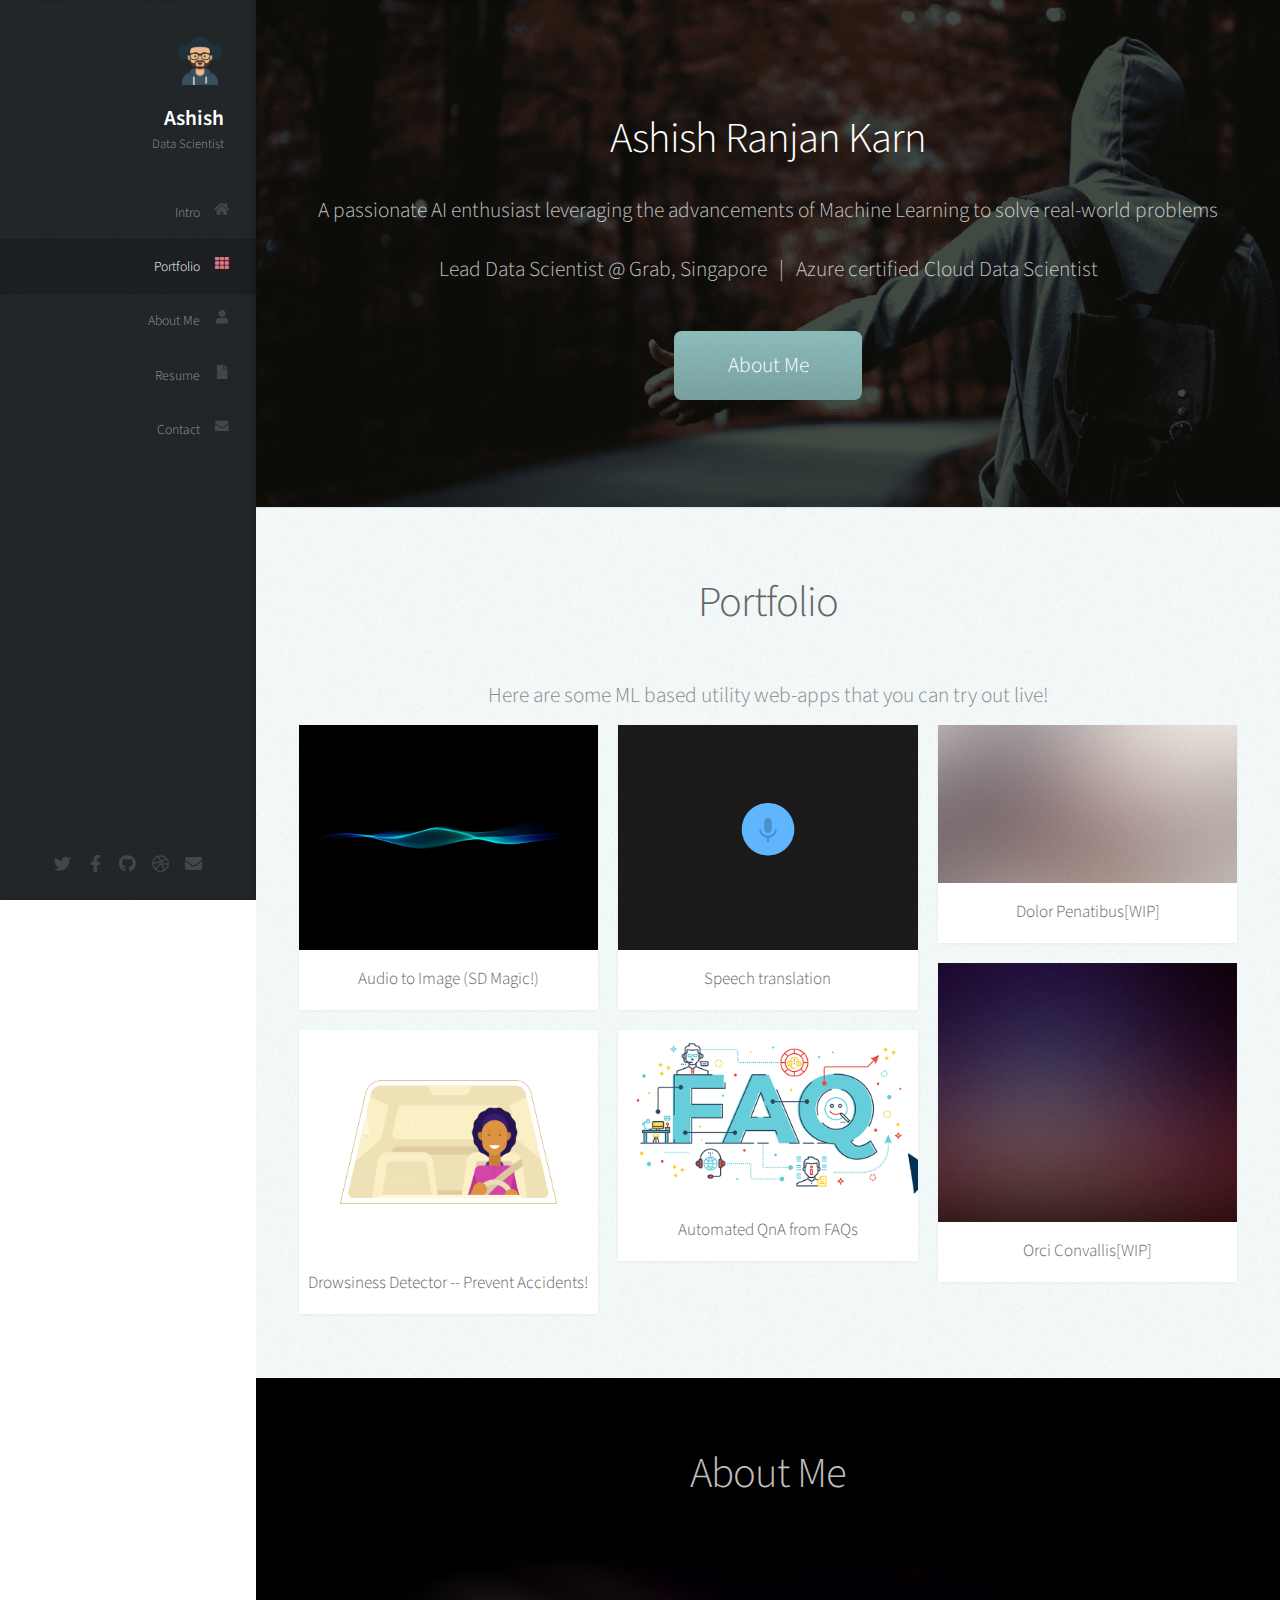
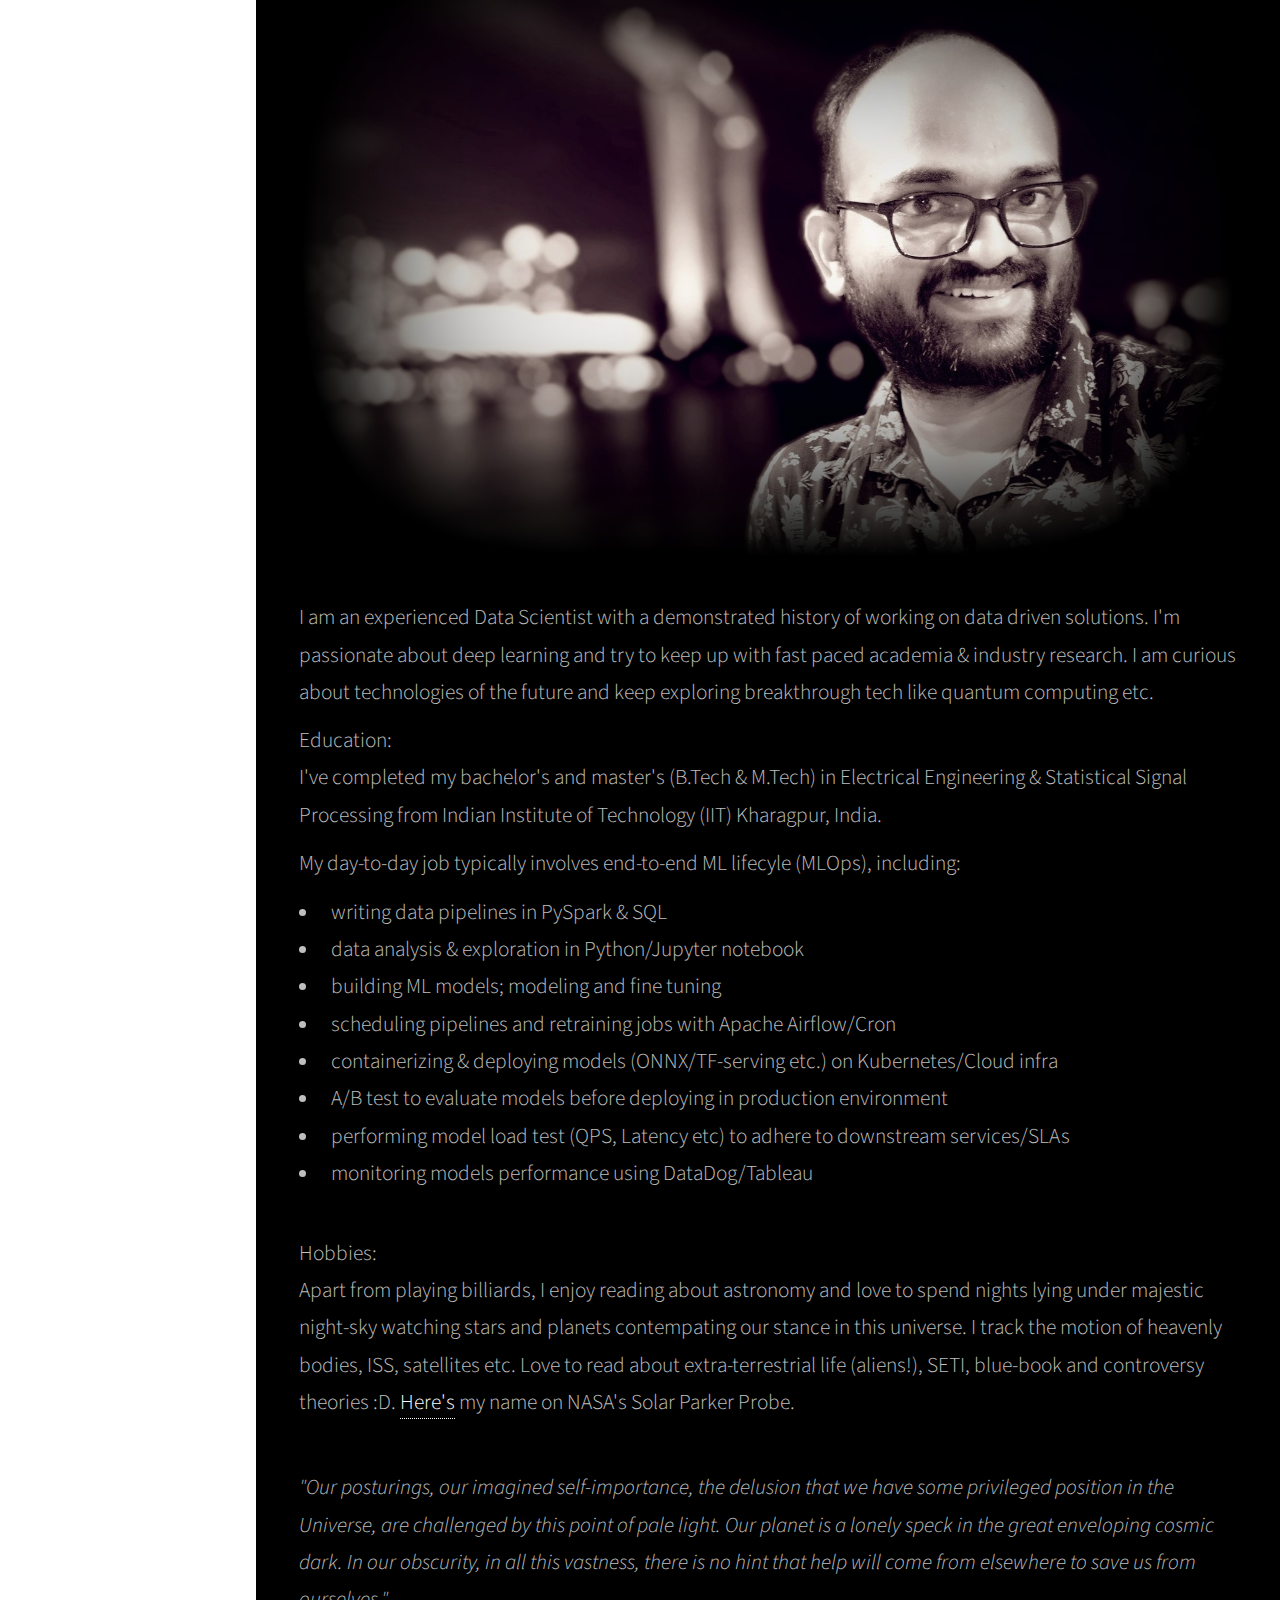
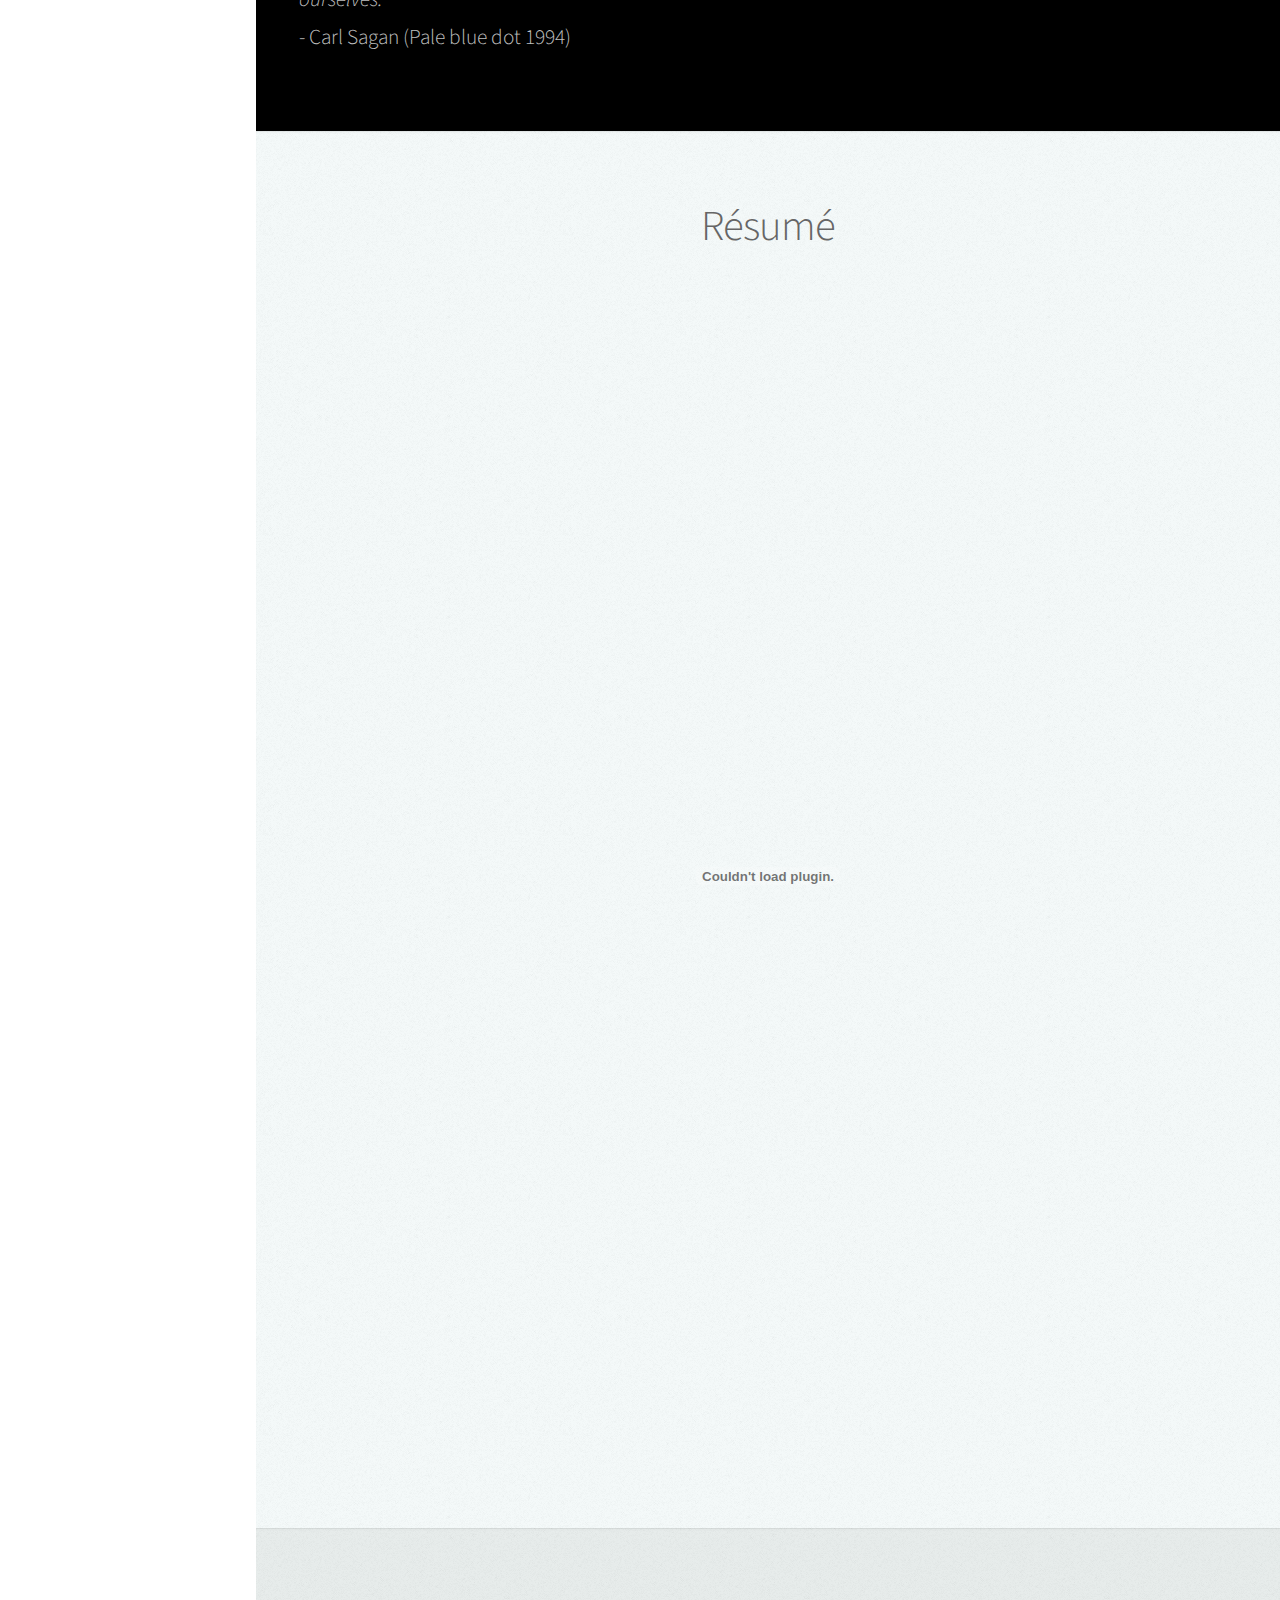
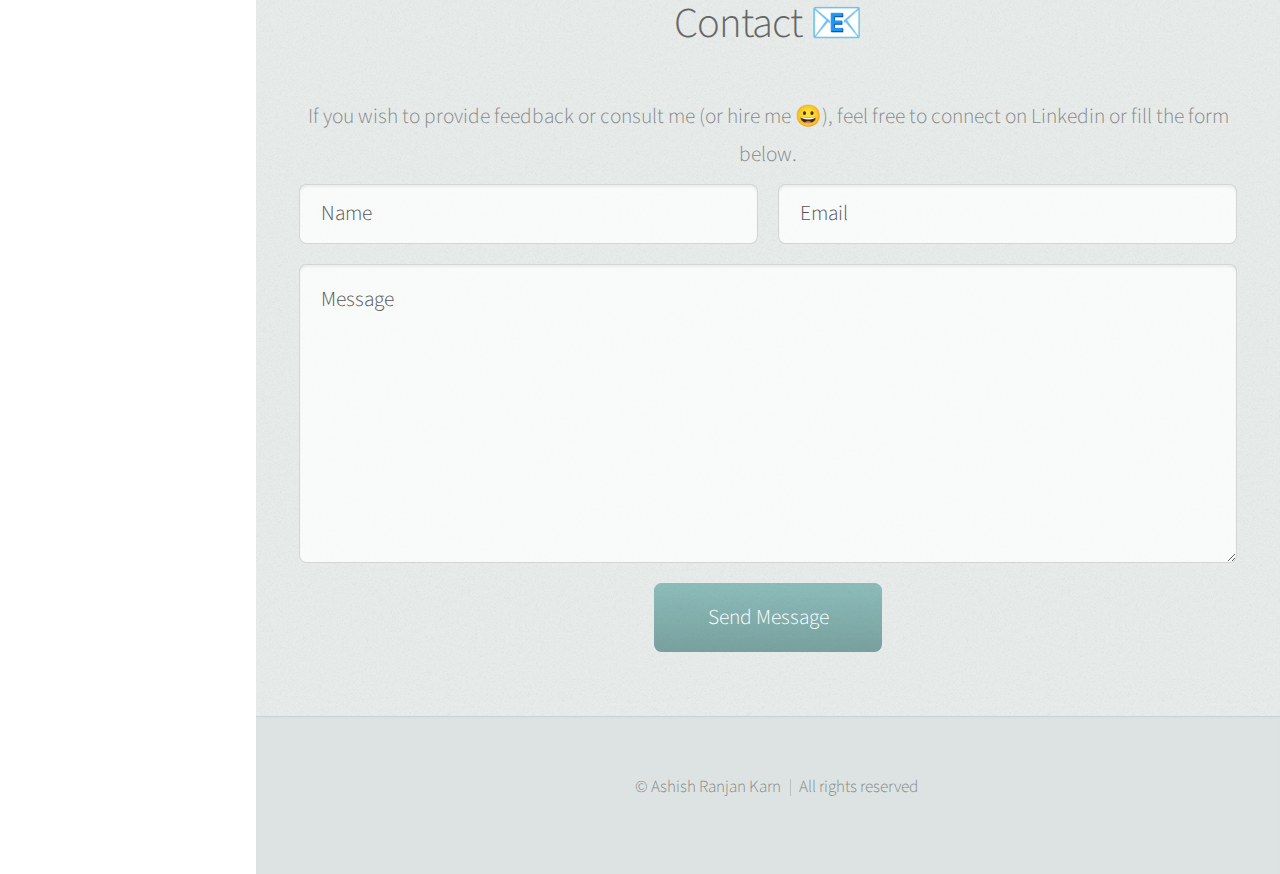
==== commit b6a2876a: "update" ====
--- a/index.html
+++ b/index.html
@@ -156,7 +156,7 @@
 								<li>monitoring models performance using DataDog/Tableau</li>
 							</ul> 
 							
-							<p>Hobbies: <br>Apart from playing badminton, I enjoy reading about astronomy and love to spend nights lying under majestic night-sky watching stars and planets contempating our stance in this universe. 
+							<p>Hobbies: <br>Apart from playing billiards, I enjoy reading about astronomy and love to spend nights lying under majestic night-sky watching stars and planets contempating our stance in this universe. 
 							   I track the motion of heavenly bodies, ISS, satellites etc. Love to read about extra-terrestrial life (aliens!), SETI, blue-book and controversy theories :D. <a href="https://drive.google.com/file/d/1a-N40cP29EJeWUwDlJ5uLyjXkYzDjkRe/view?usp=sharing">Here's</a> my name on NASA's Solar Parker Probe.</p>
 							<p>
 								<br>
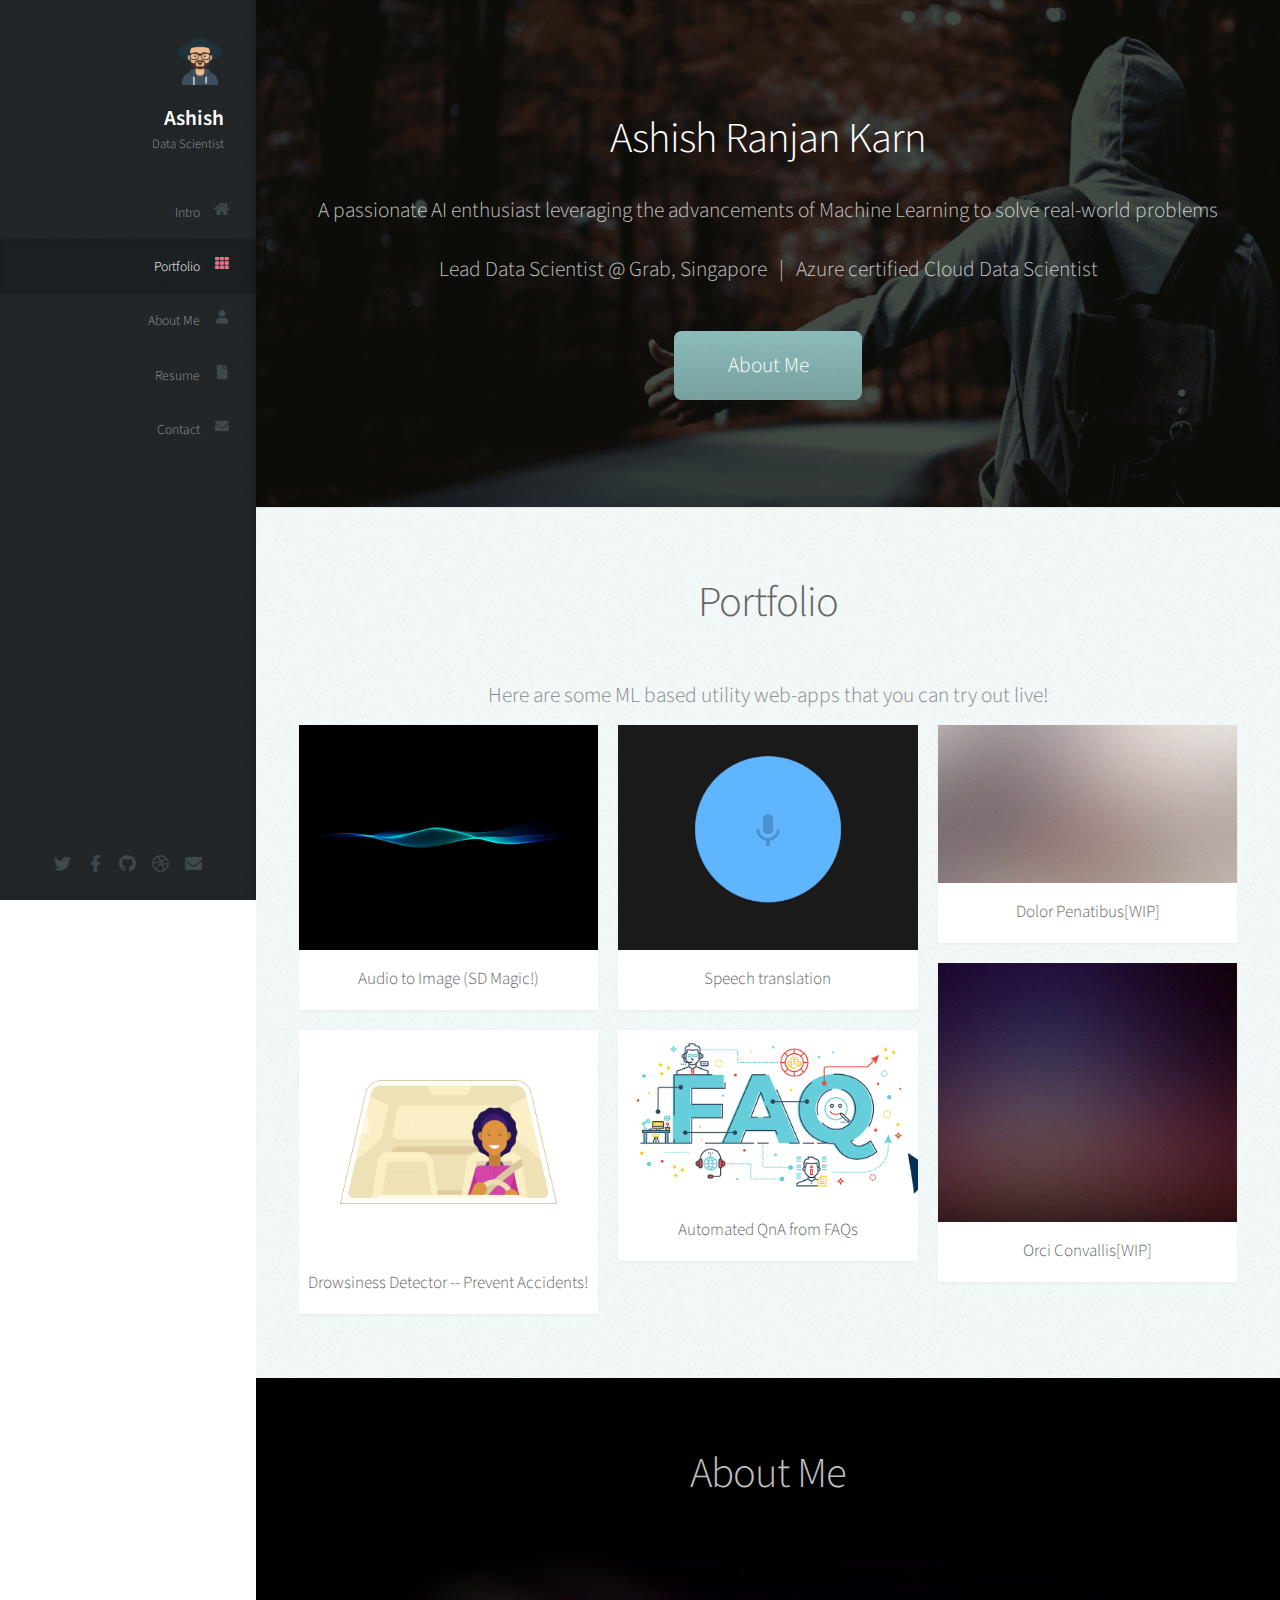
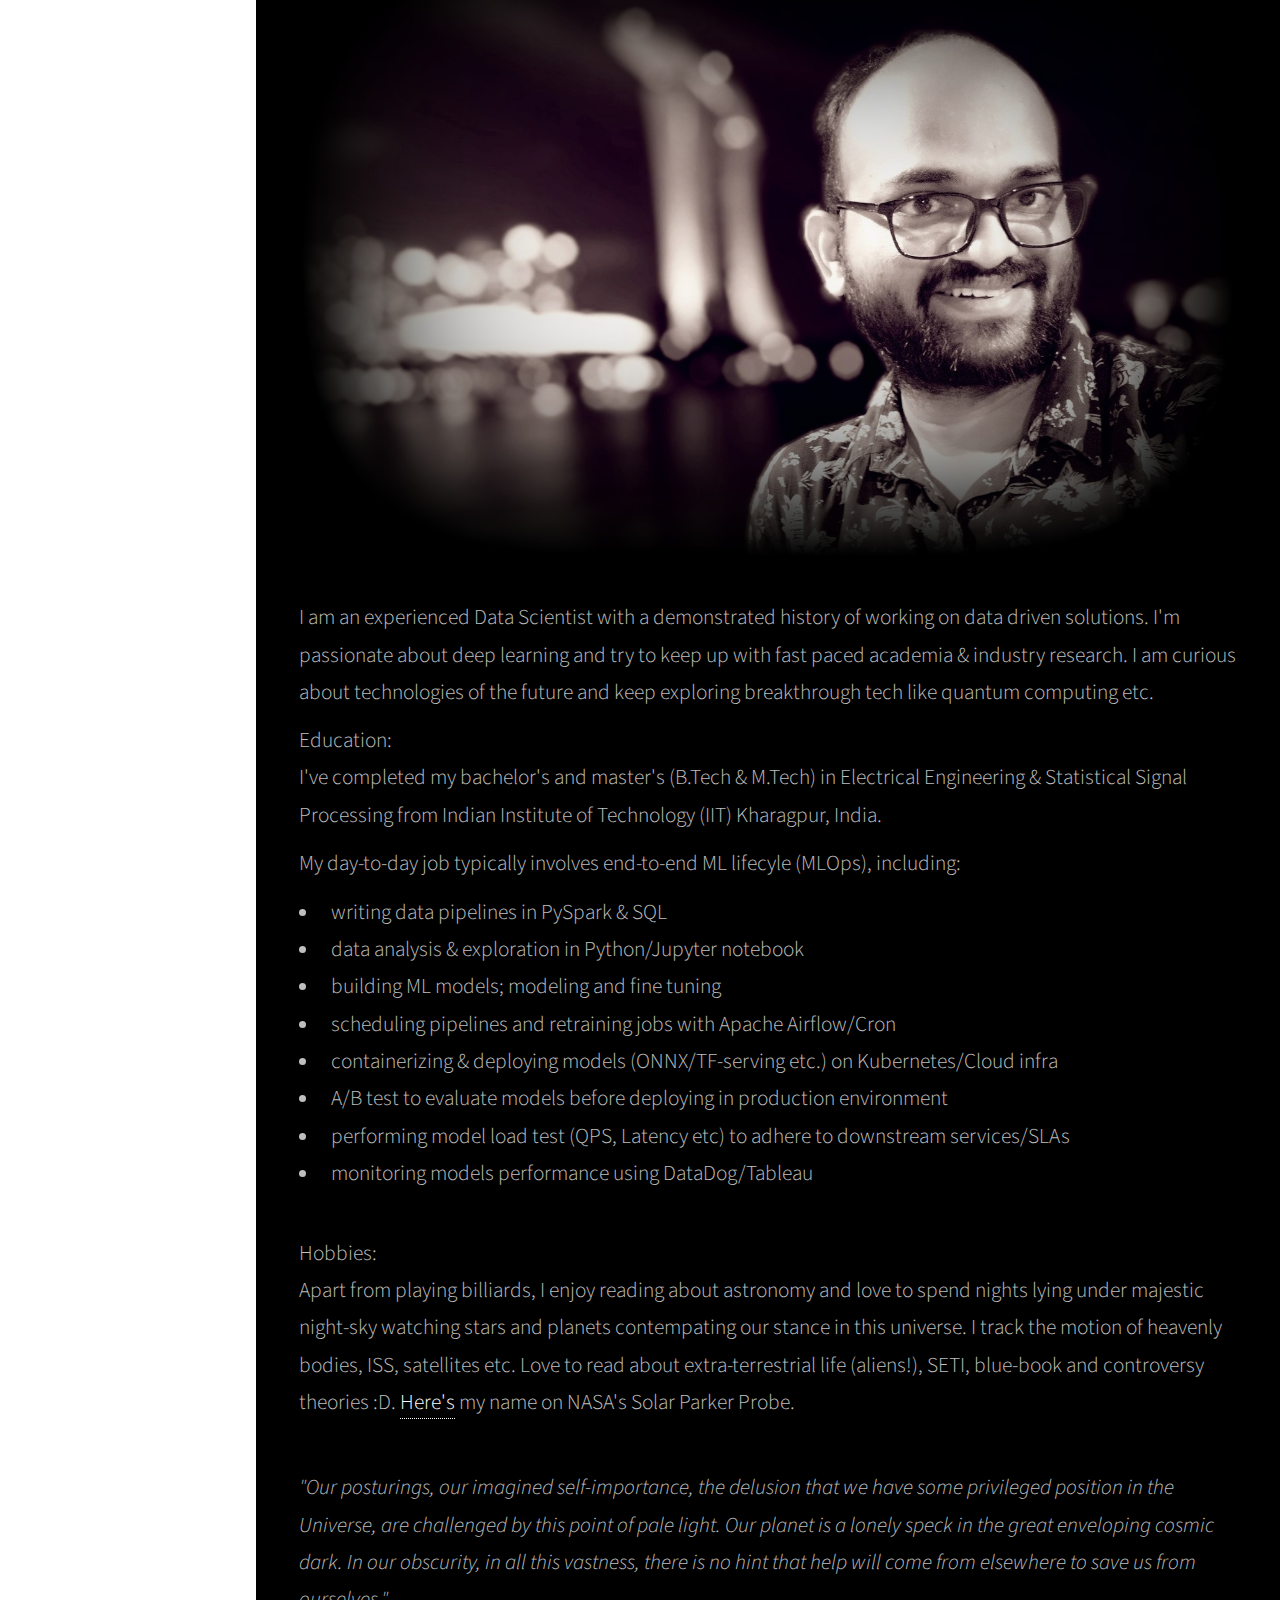
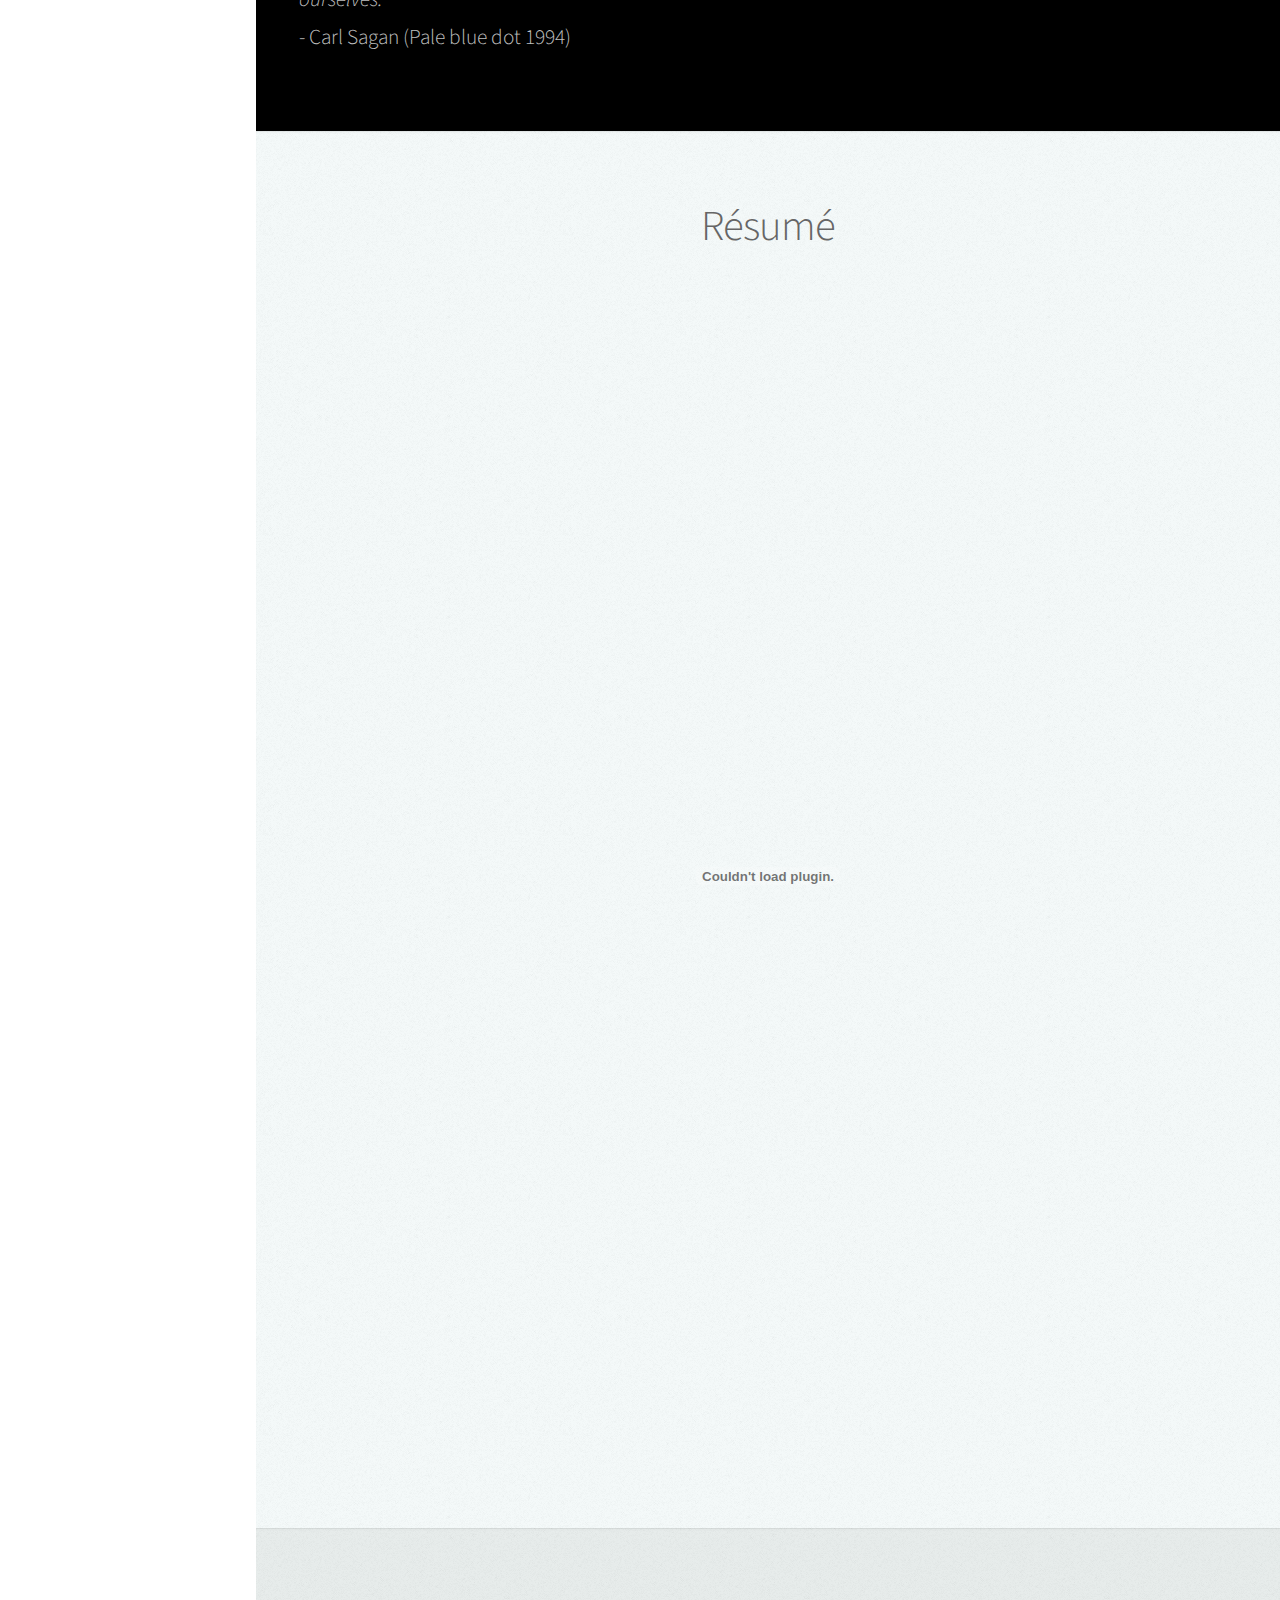
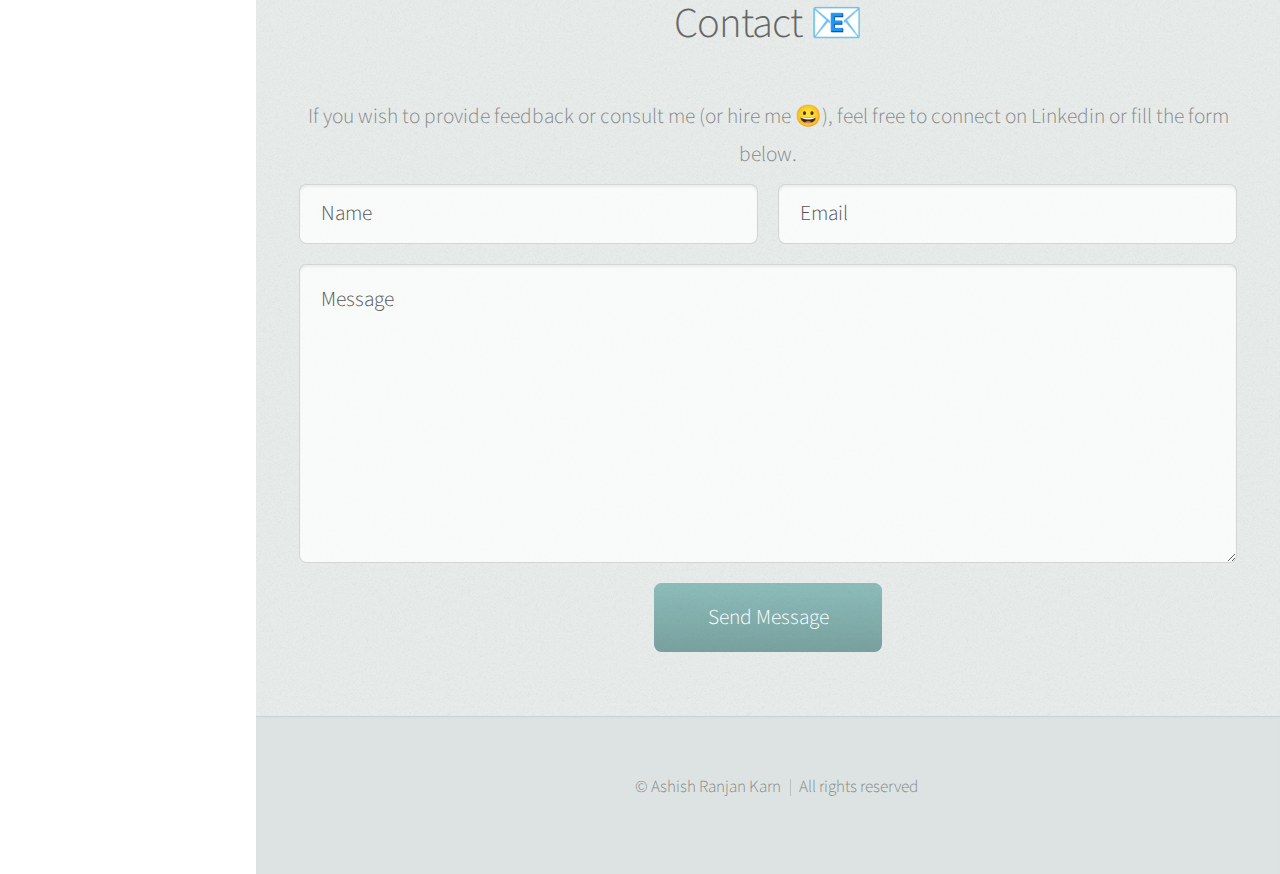
==== commit 18772bca: "update cv" ====
--- a/index.html
+++ b/index.html
@@ -179,7 +179,7 @@
 							<h2>Résumé</h2>
 						</header>
 						<body>
-							<embed src="resume_202211.pdf" width="100%" height="1150" type="application/pdf">
+							<embed src="resume_202307.pdf" width="100%" height="1150" type="application/pdf">
 						</body>
 					</div>
 				</section>
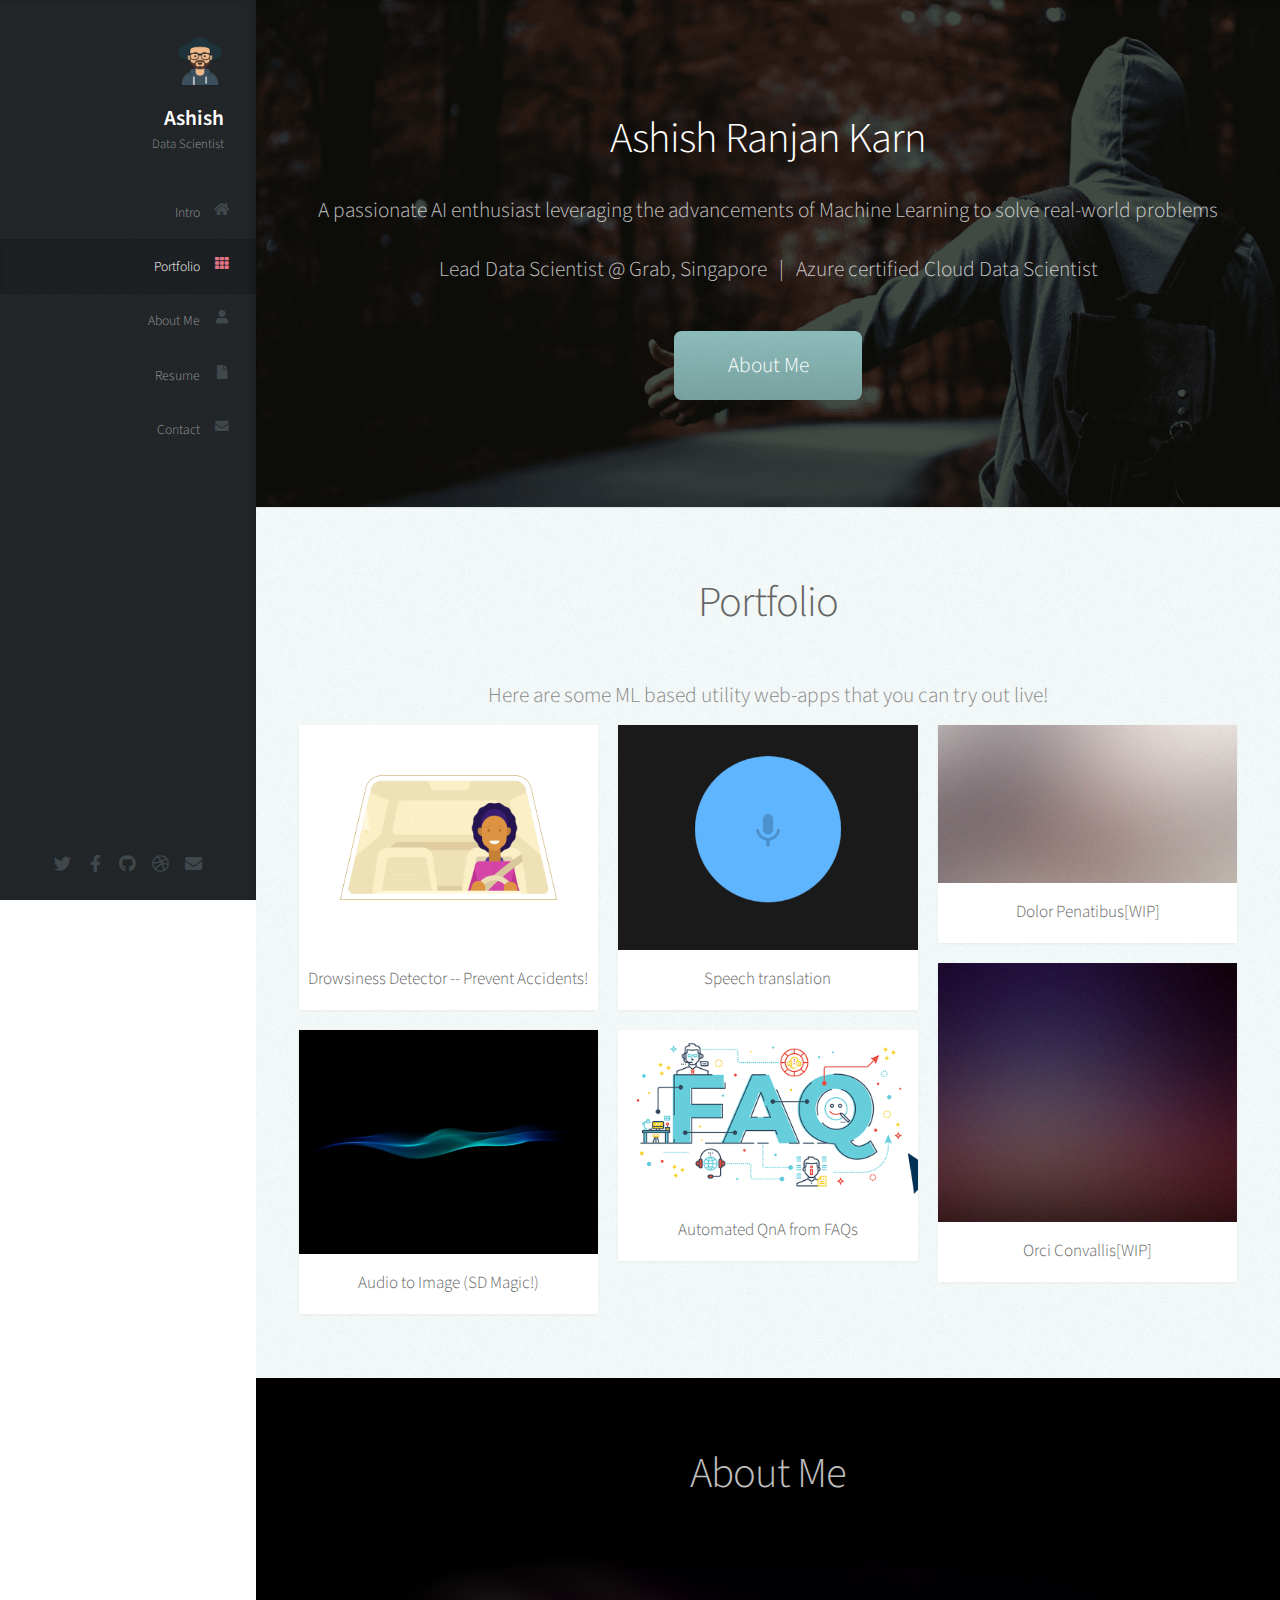
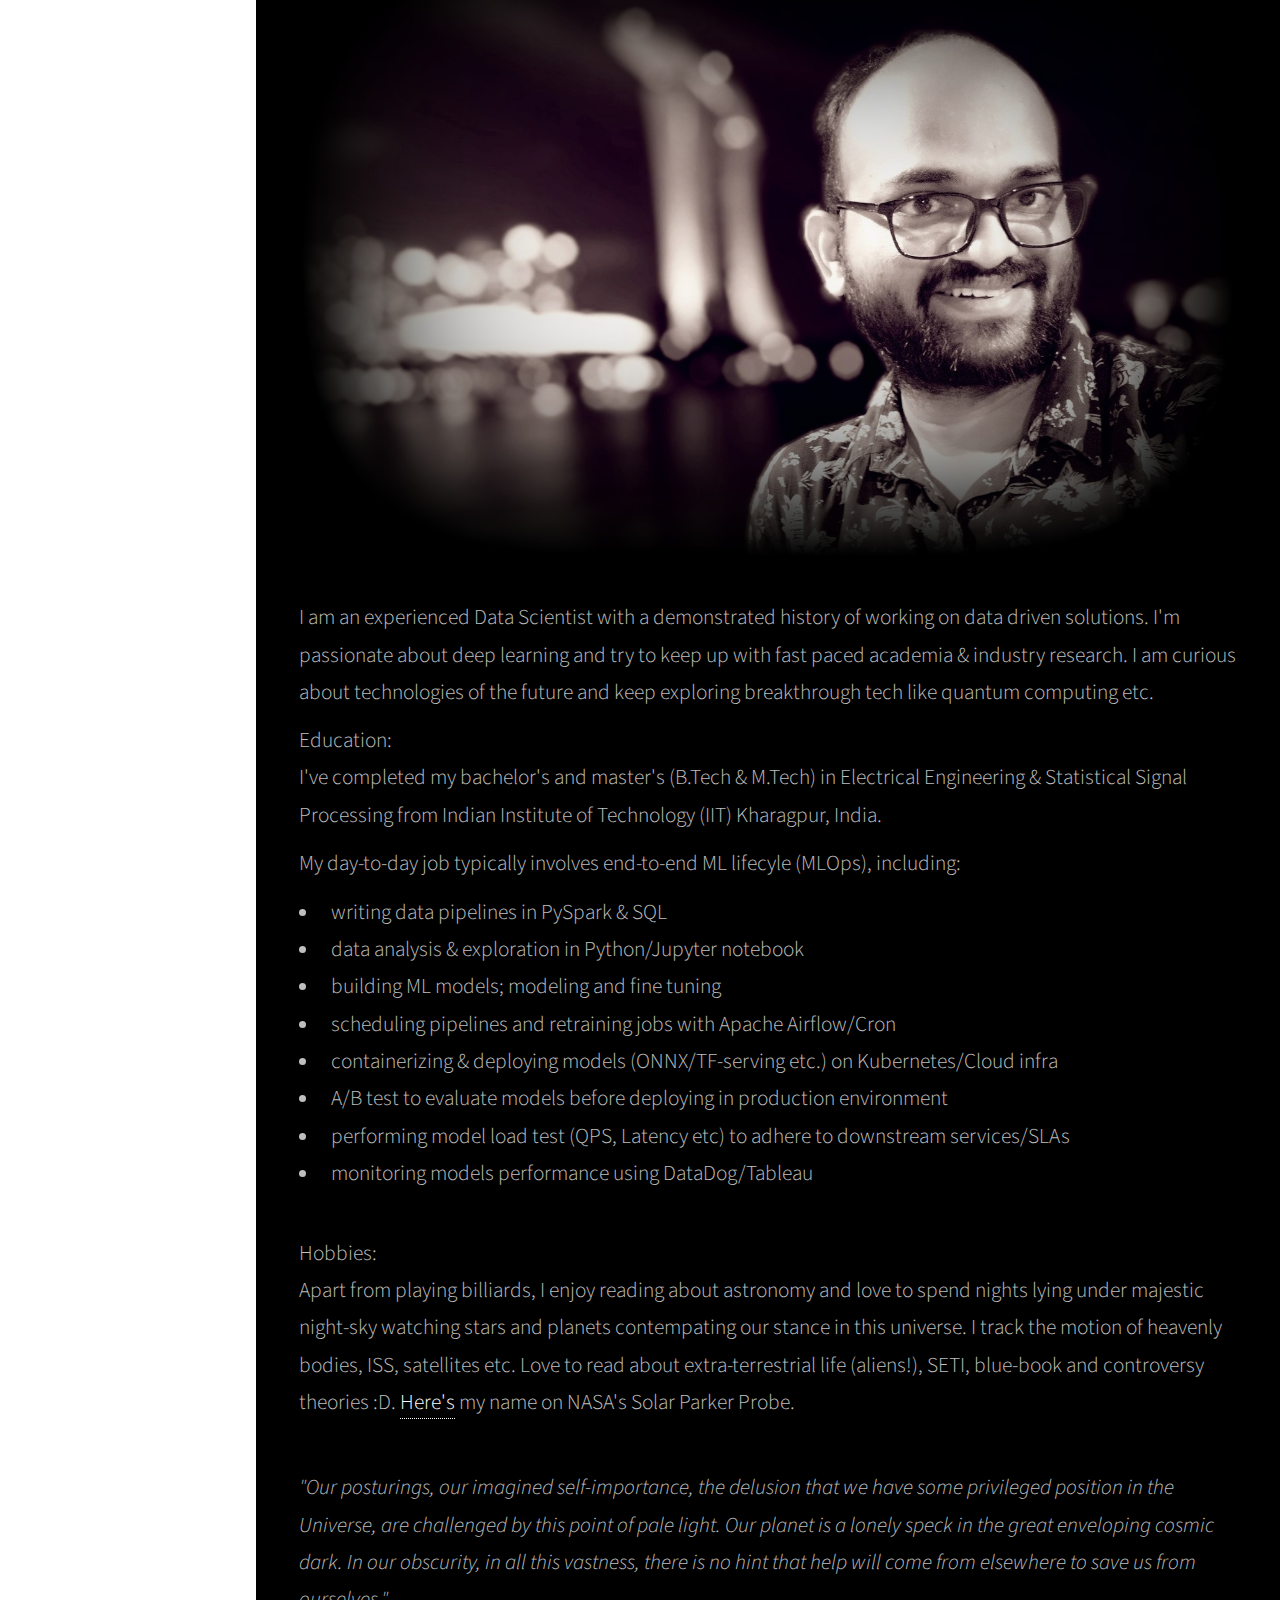
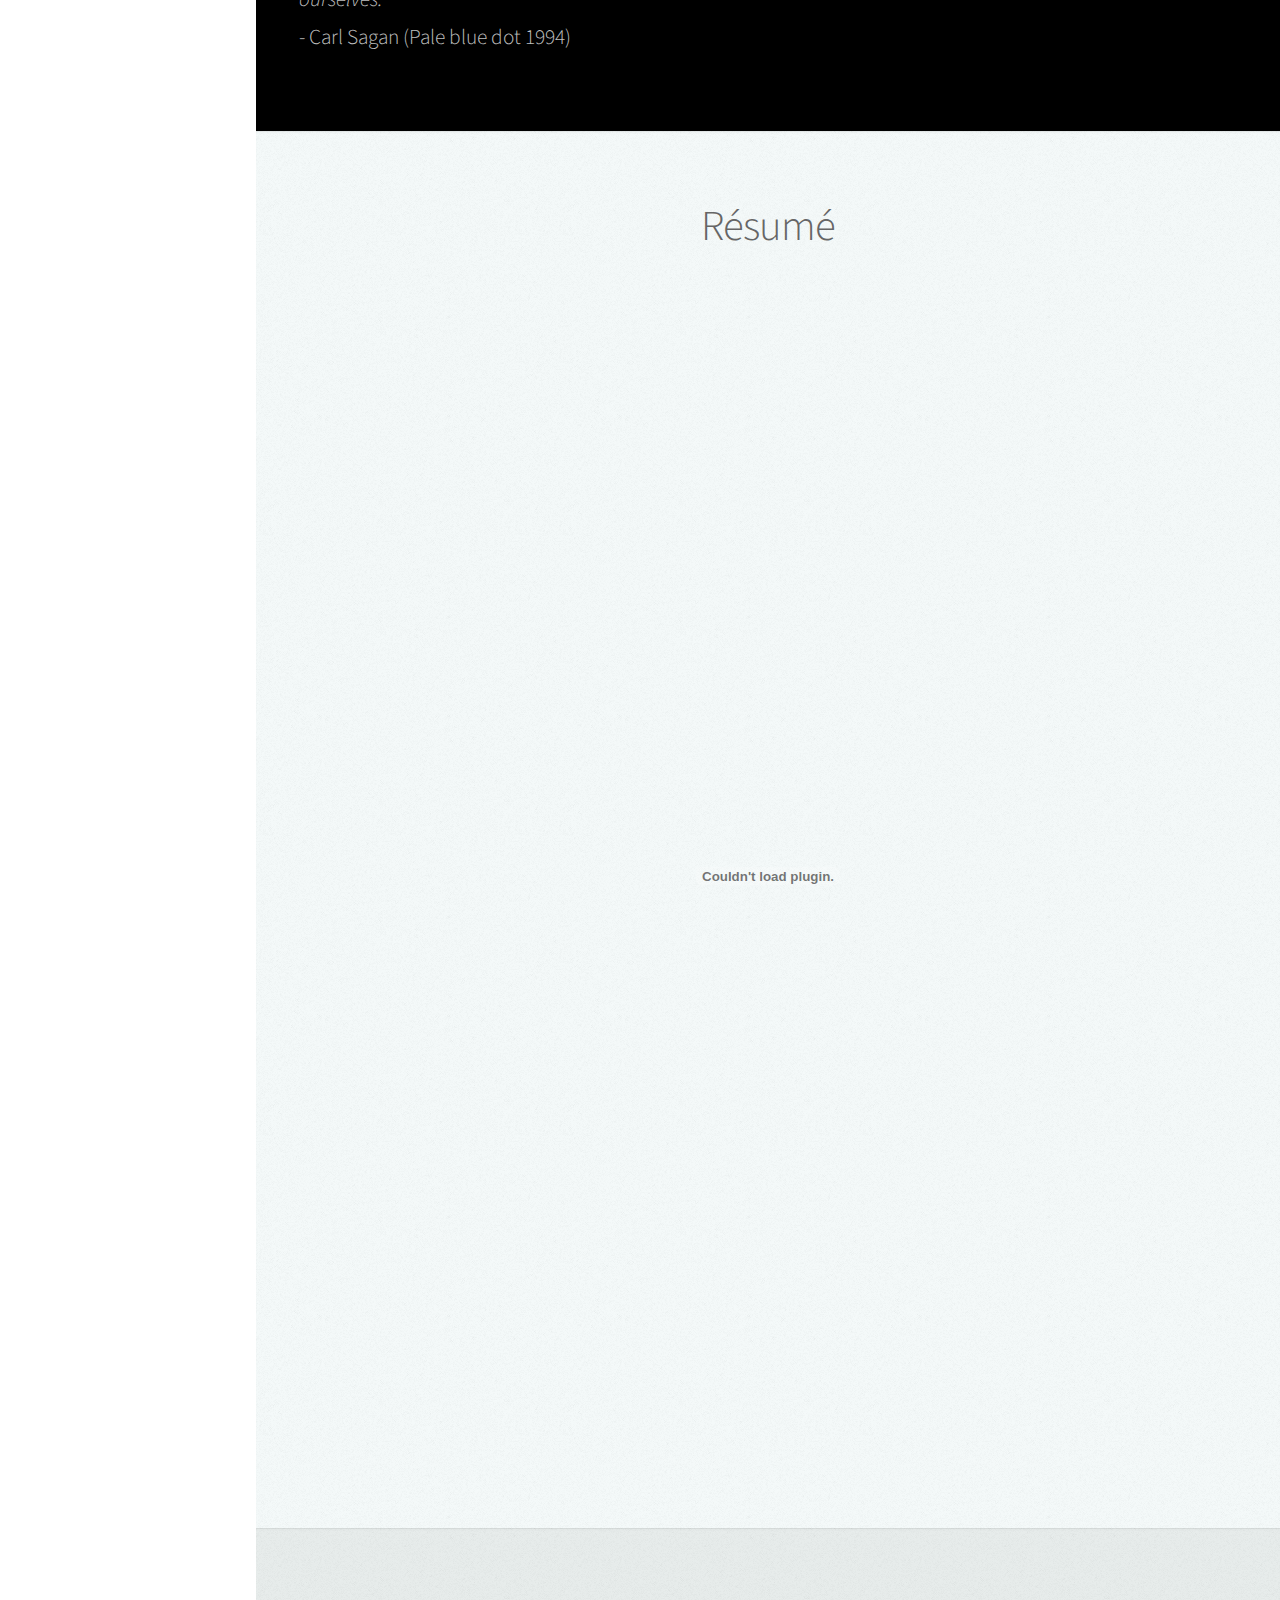
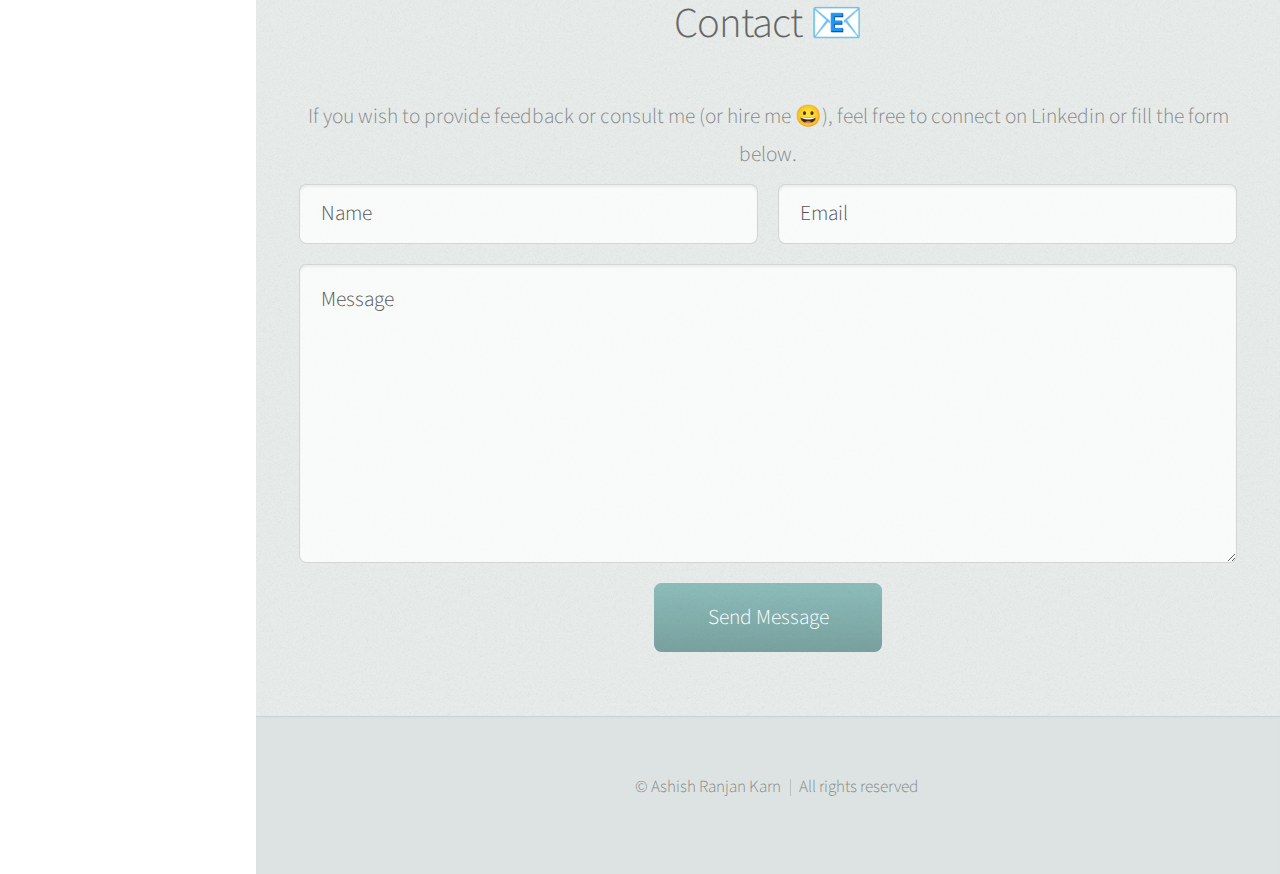
==== commit 74669e0f: "update" ====
--- a/index.html
+++ b/index.html
@@ -80,15 +80,15 @@
 							<div class="row">
 								<div class="col-4 col-12-mobile">
 									<article class="item">
+										<a href="https://arkarn-drowsiness-detection-main-90ytw6.streamlit.app/" class="image fit"><img src="images/drowsiness.gif" alt="" /></a>
+										<header>
+											<h3>Drowsiness Detector -- Prevent Accidents!</h3>
+										</header>
+									</article>
+									<article class="item">
 										<a href="stablediff.html" class="image fit"><img src="images/voice.gif" alt="" /></a>
 										<header>
 											<h3>Audio to Image (SD Magic!)</h3>
-										</header>
-									</article>
-									<article class="item">
-										<a href="https://arkarn-drowsiness-detection-main-90ytw6.streamlit.app/" class="image fit"><img src="images/drowsiness.gif" alt="" /></a>
-										<header>
-											<h3>Drowsiness Detector -- Prevent Accidents!</h3>
 										</header>
 									</article>
 								</div>
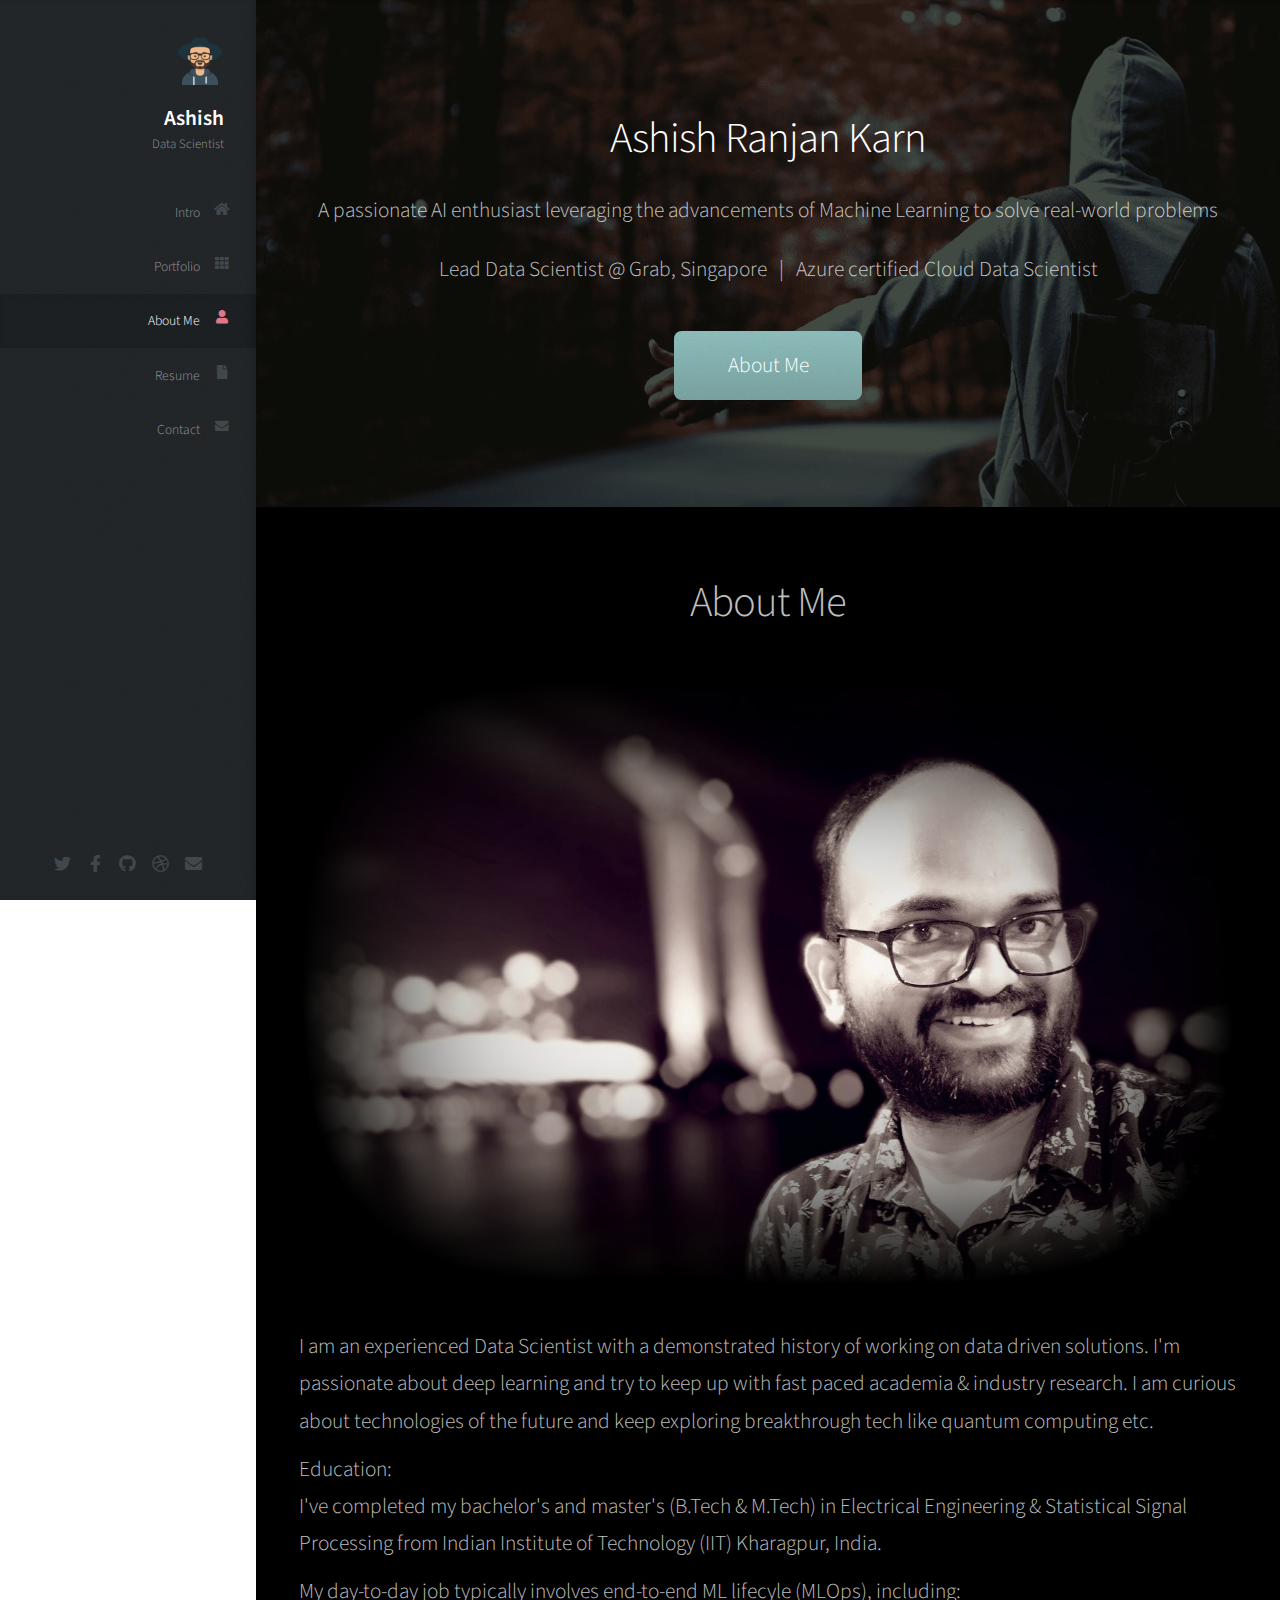
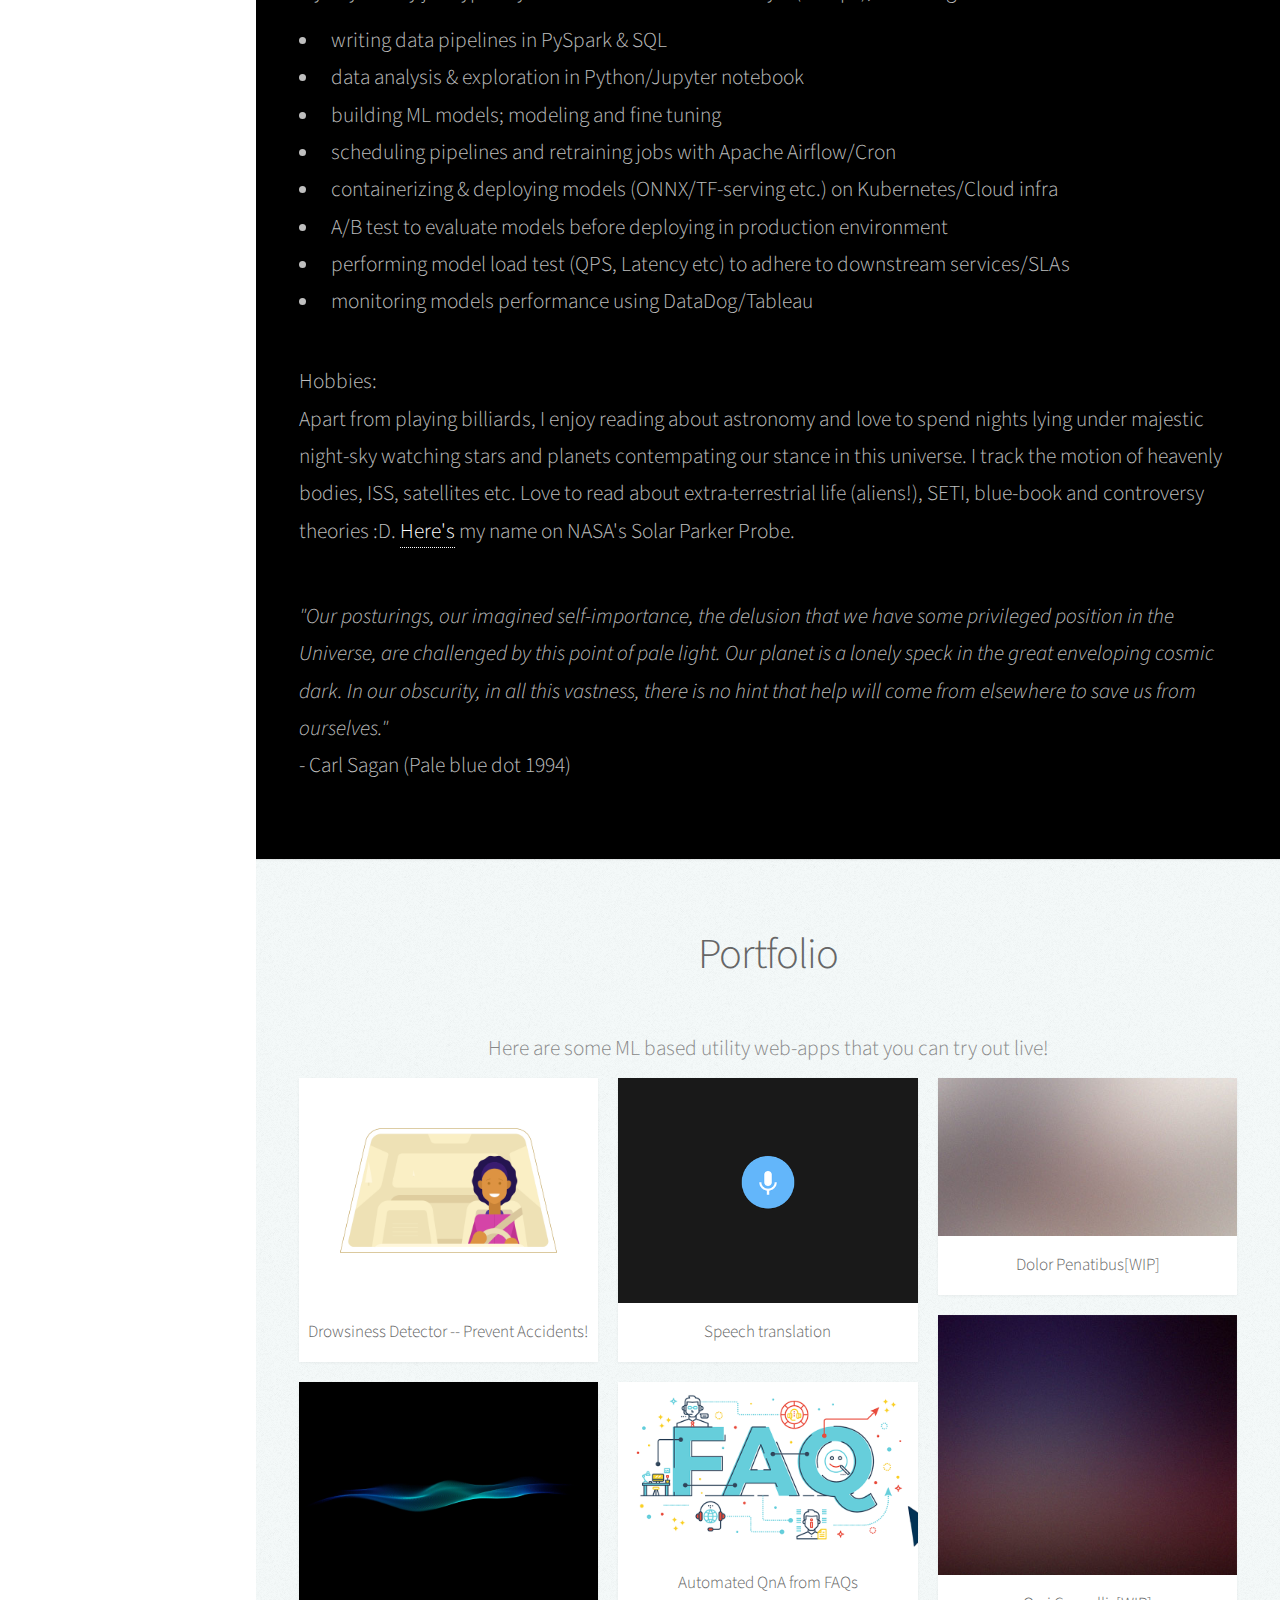
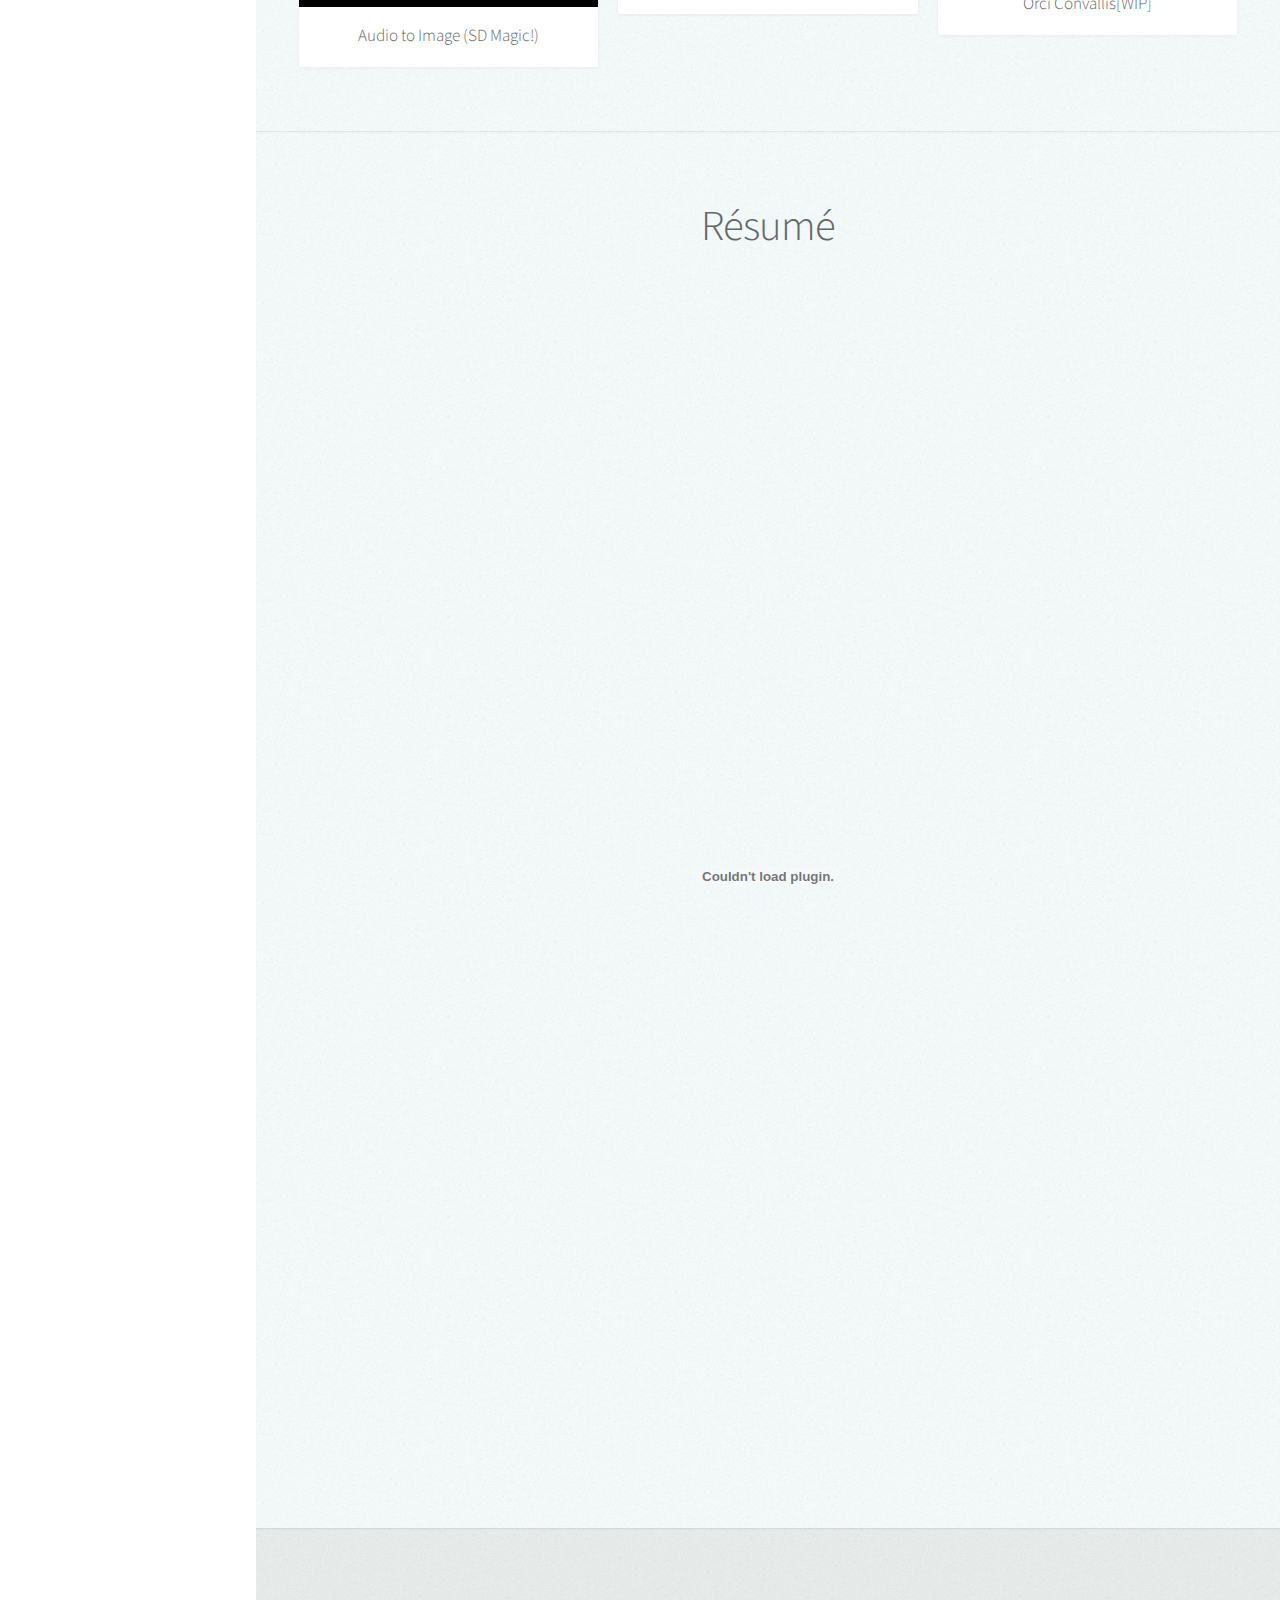
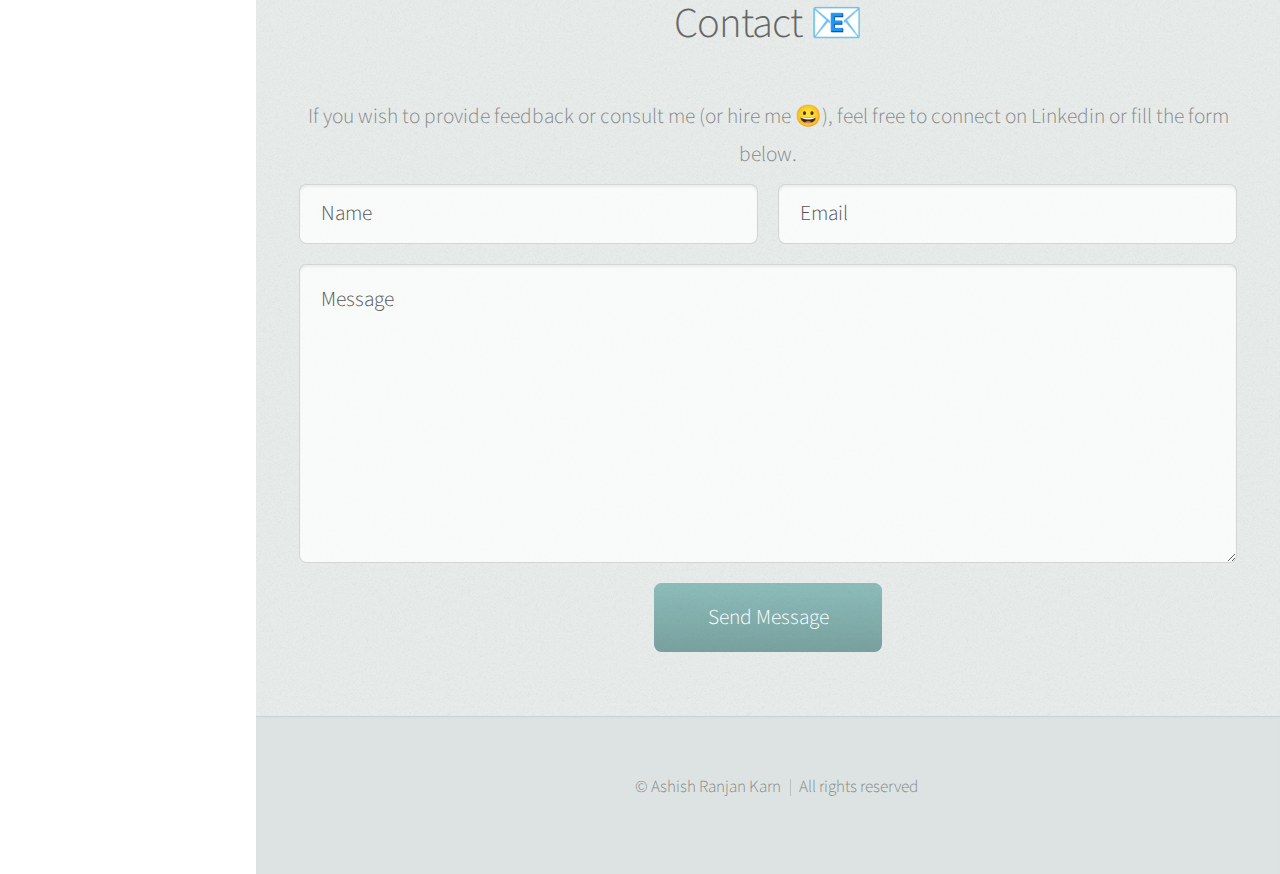
==== commit 63cf6506: "update" ====
--- a/index.html
+++ b/index.html
@@ -67,64 +67,7 @@
 						</div>
 					</section>
 
-				<!-- Portfolio -->
-					<section id="portfolio" class="two">
-						<div class="container">
-
-							<header>
-								<h2>Portfolio</h2>
-							</header>
-
-							<p>Here are some ML based utility web-apps that you can try out live!</p>
-
-							<div class="row">
-								<div class="col-4 col-12-mobile">
-									<article class="item">
-										<a href="https://arkarn-drowsiness-detection-main-90ytw6.streamlit.app/" class="image fit"><img src="images/drowsiness.gif" alt="" /></a>
-										<header>
-											<h3>Drowsiness Detector -- Prevent Accidents!</h3>
-										</header>
-									</article>
-									<article class="item">
-										<a href="stablediff.html" class="image fit"><img src="images/voice.gif" alt="" /></a>
-										<header>
-											<h3>Audio to Image (SD Magic!)</h3>
-										</header>
-									</article>
-								</div>
-								<div class="col-4 col-12-mobile">
-									<article class="item">
-										<a href="translation-demo.html" class="image fit"><img src="images/translate.gif" alt="" /></a>
-										<header>
-											<h3>Speech translation</h3>
-										</header>
-									</article>
-									<article class="item">
-										<a href="faqgen.html" class="image fit"><img src="images/faq.gif" alt="" /></a>
-										<header>
-											<h3>Automated QnA from FAQs</h3>
-										</header>
-									</article>
-								</div>
-								<div class="col-4 col-12-mobile">
-									<article class="item">
-										<a href="#" class="image fit"><img src="images/pic06.jpg" alt="" /></a>
-										<header>
-											<h3>Dolor Penatibus[WIP]</h3>
-										</header>
-									</article>
-									<article class="item">
-										<a href="#" class="image fit"><img src="images/pic07.jpg" alt="" /></a>
-										<header>
-											<h3>Orci Convallis[WIP]</h3>
-										</header>
-									</article>
-								</div>
-								
-							</div>
-
-						</div>
-					</section>
+				
 
 				<!-- About Me -->
 					<section id="about" class="three dark test">
@@ -171,6 +114,65 @@
 
 						</div>
 					</section>
+				
+				<!-- Portfolio -->
+				<section id="portfolio" class="two">
+					<div class="container">
+
+						<header>
+							<h2>Portfolio</h2>
+						</header>
+
+						<p>Here are some ML based utility web-apps that you can try out live!</p>
+
+						<div class="row">
+							<div class="col-4 col-12-mobile">
+								<article class="item">
+									<a href="https://arkarn-drowsiness-detection-main-90ytw6.streamlit.app/" class="image fit"><img src="images/drowsiness.gif" alt="" /></a>
+									<header>
+										<h3>Drowsiness Detector -- Prevent Accidents!</h3>
+									</header>
+								</article>
+								<article class="item">
+									<a href="stablediff.html" class="image fit"><img src="images/voice.gif" alt="" /></a>
+									<header>
+										<h3>Audio to Image (SD Magic!)</h3>
+									</header>
+								</article>
+							</div>
+							<div class="col-4 col-12-mobile">
+								<article class="item">
+									<a href="translation-demo.html" class="image fit"><img src="images/translate.gif" alt="" /></a>
+									<header>
+										<h3>Speech translation</h3>
+									</header>
+								</article>
+								<article class="item">
+									<a href="faqgen.html" class="image fit"><img src="images/faq.gif" alt="" /></a>
+									<header>
+										<h3>Automated QnA from FAQs</h3>
+									</header>
+								</article>
+							</div>
+							<div class="col-4 col-12-mobile">
+								<article class="item">
+									<a href="#" class="image fit"><img src="images/pic06.jpg" alt="" /></a>
+									<header>
+										<h3>Dolor Penatibus[WIP]</h3>
+									</header>
+								</article>
+								<article class="item">
+									<a href="#" class="image fit"><img src="images/pic07.jpg" alt="" /></a>
+									<header>
+										<h3>Orci Convallis[WIP]</h3>
+									</header>
+								</article>
+							</div>
+							
+						</div>
+
+					</div>
+				</section>
 
 				<!-- Resume -->
 				<section id="resume" class="two">
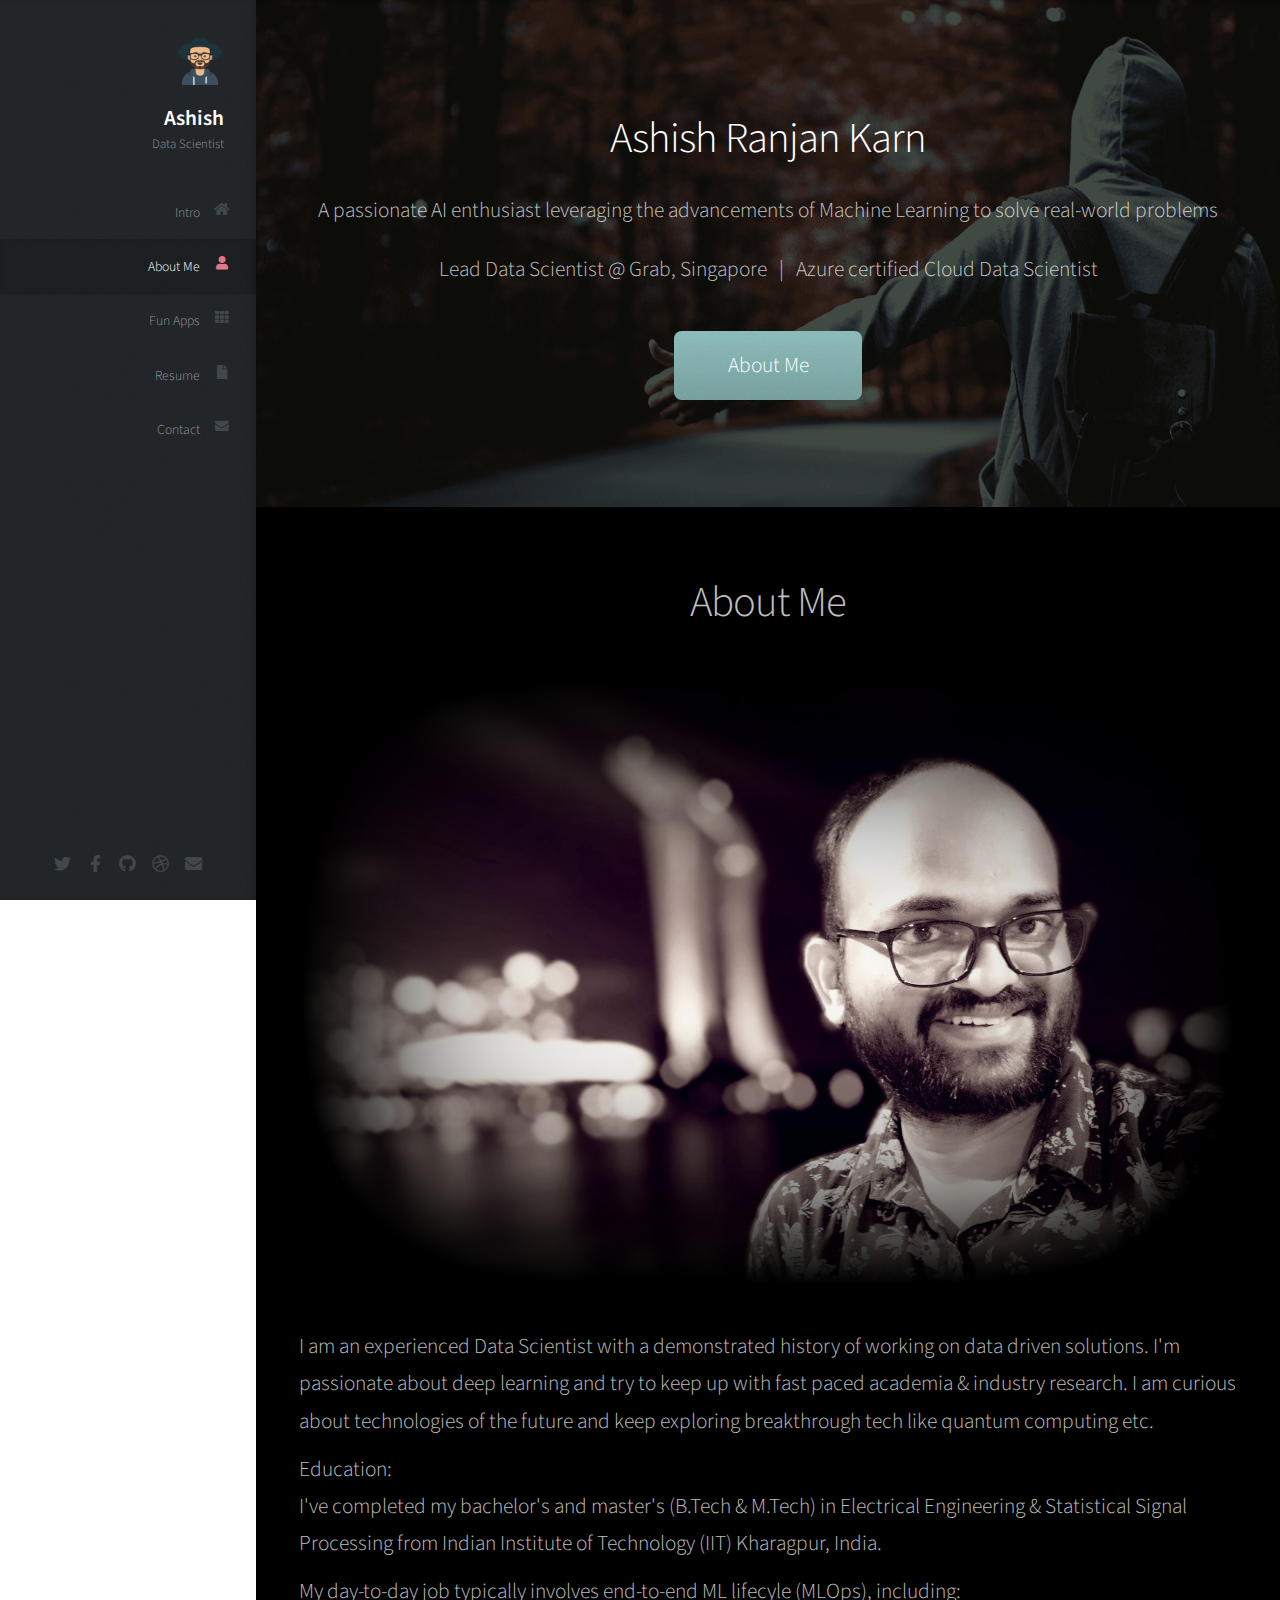
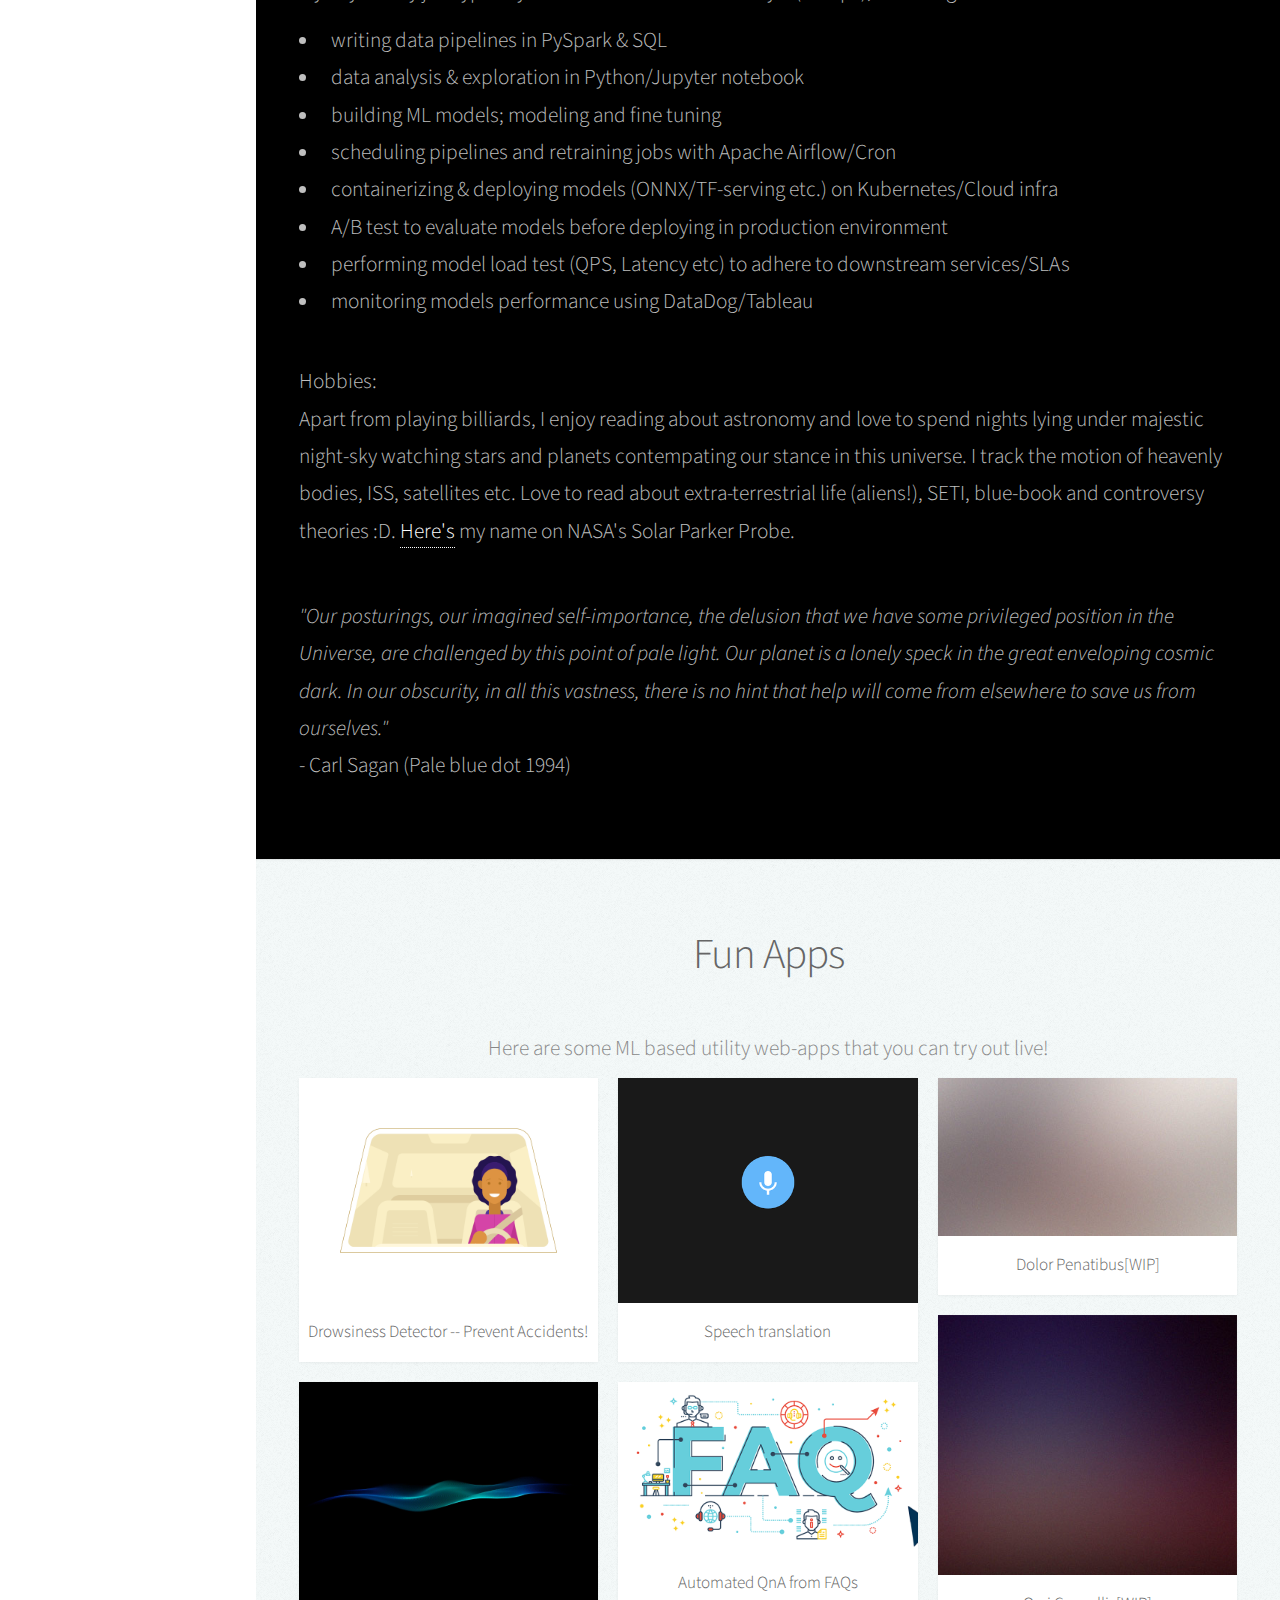
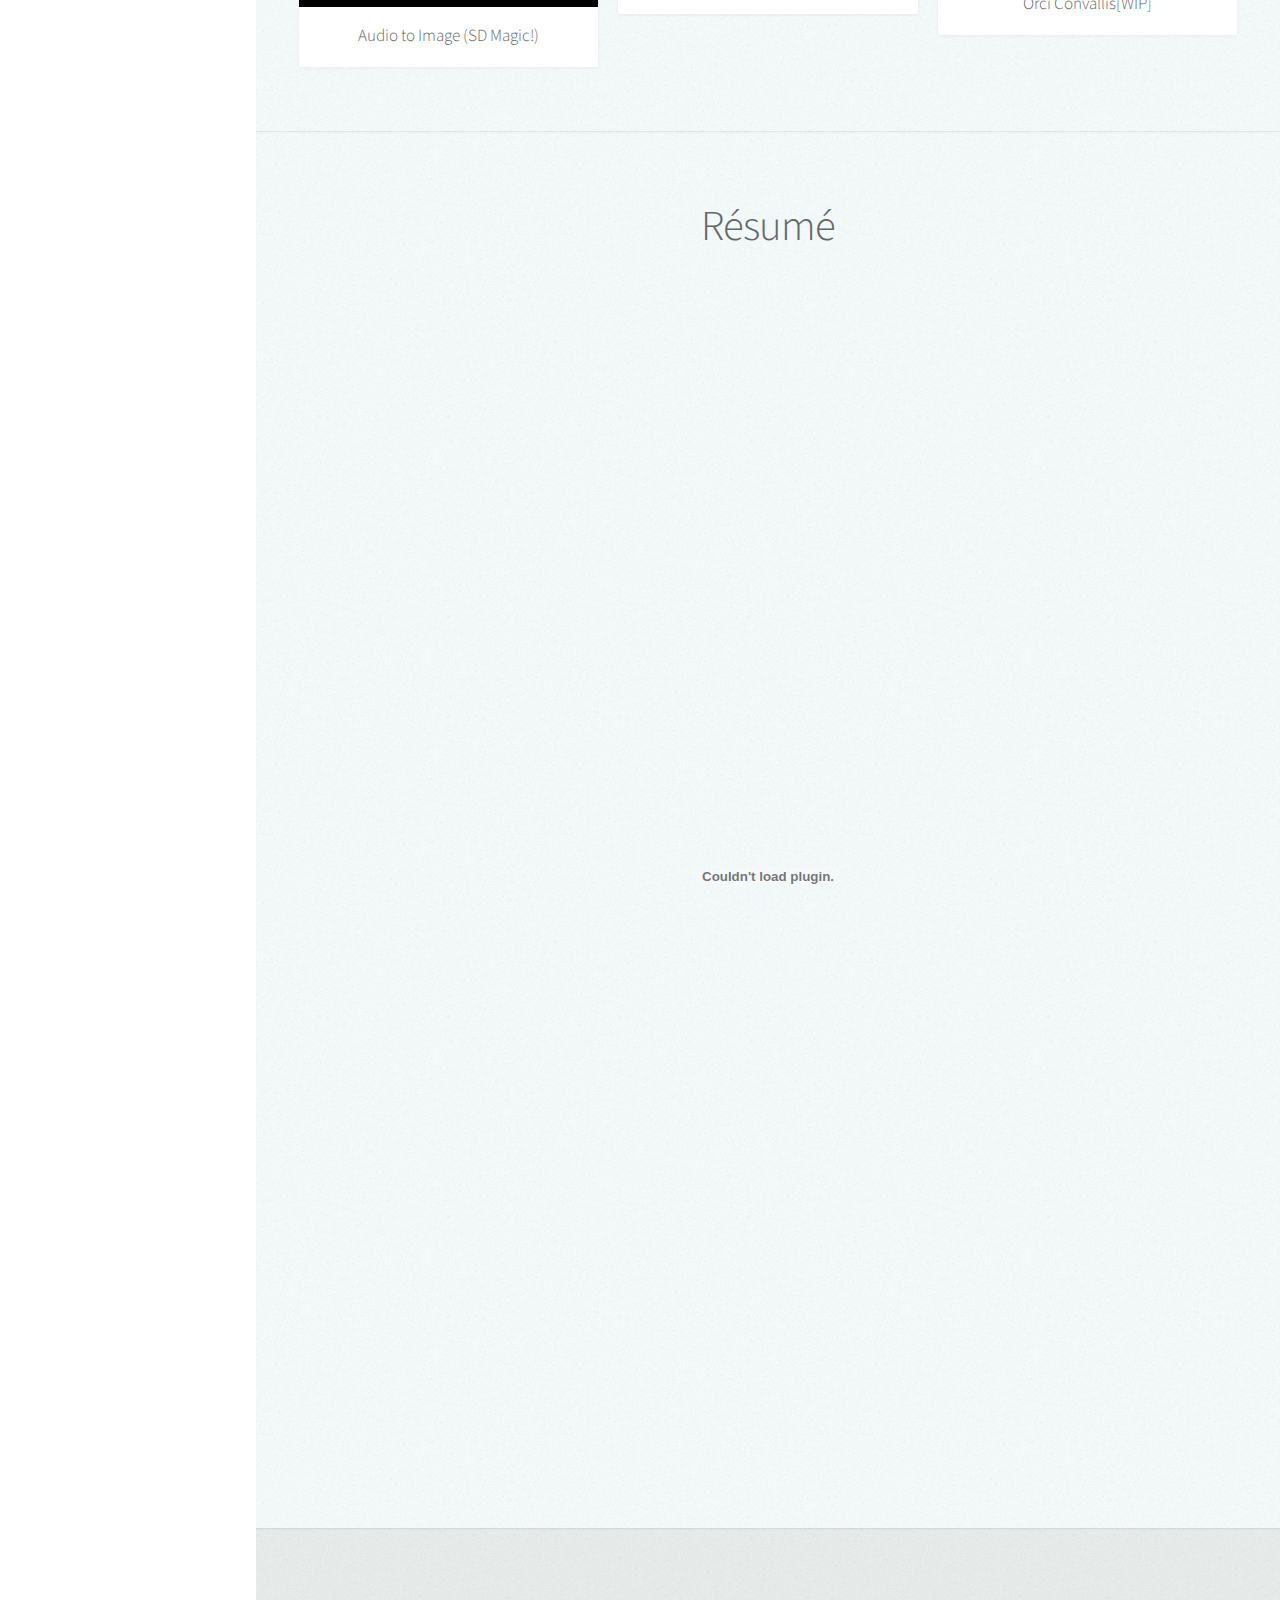
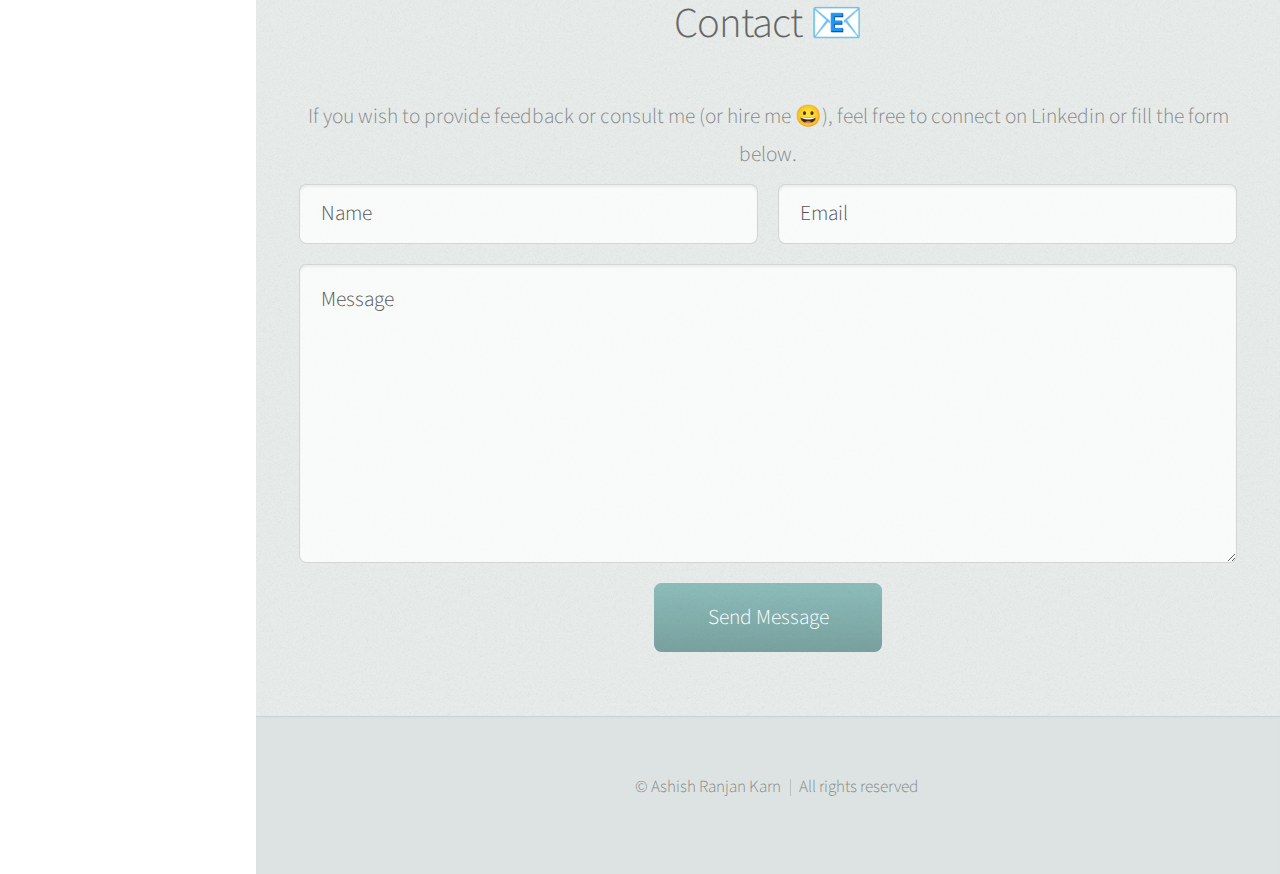
==== commit 1303faac: "update" ====
--- a/index.html
+++ b/index.html
@@ -24,8 +24,8 @@
 						<nav id="nav">
 							<ul>
 								<li><a href="#top" id="top-link"><span class="icon solid fa-home">Intro</span></a></li>
-								<li><a href="#portfolio" id="portfolio-link"><span class="icon solid fa-th">Portfolio</span></a></li>
 								<li><a href="#about" id="about-link"><span class="icon solid fa-user">About Me</span></a></li>
+								<li><a href="#portfolio" id="portfolio-link"><span class="icon solid fa-th">Fun Apps</span></a></li>
 								<li><a href="#resume" id="resume-link"><span class="icon solid fa-file">Resume</span></a></li>
 								<li><a href="#contact" id="contact-link"><span class="icon solid fa-envelope">Contact</span></a></li>
 							</ul>
@@ -120,7 +120,7 @@
 					<div class="container">
 
 						<header>
-							<h2>Portfolio</h2>
+							<h2>Fun Apps</h2>
 						</header>
 
 						<p>Here are some ML based utility web-apps that you can try out live!</p>
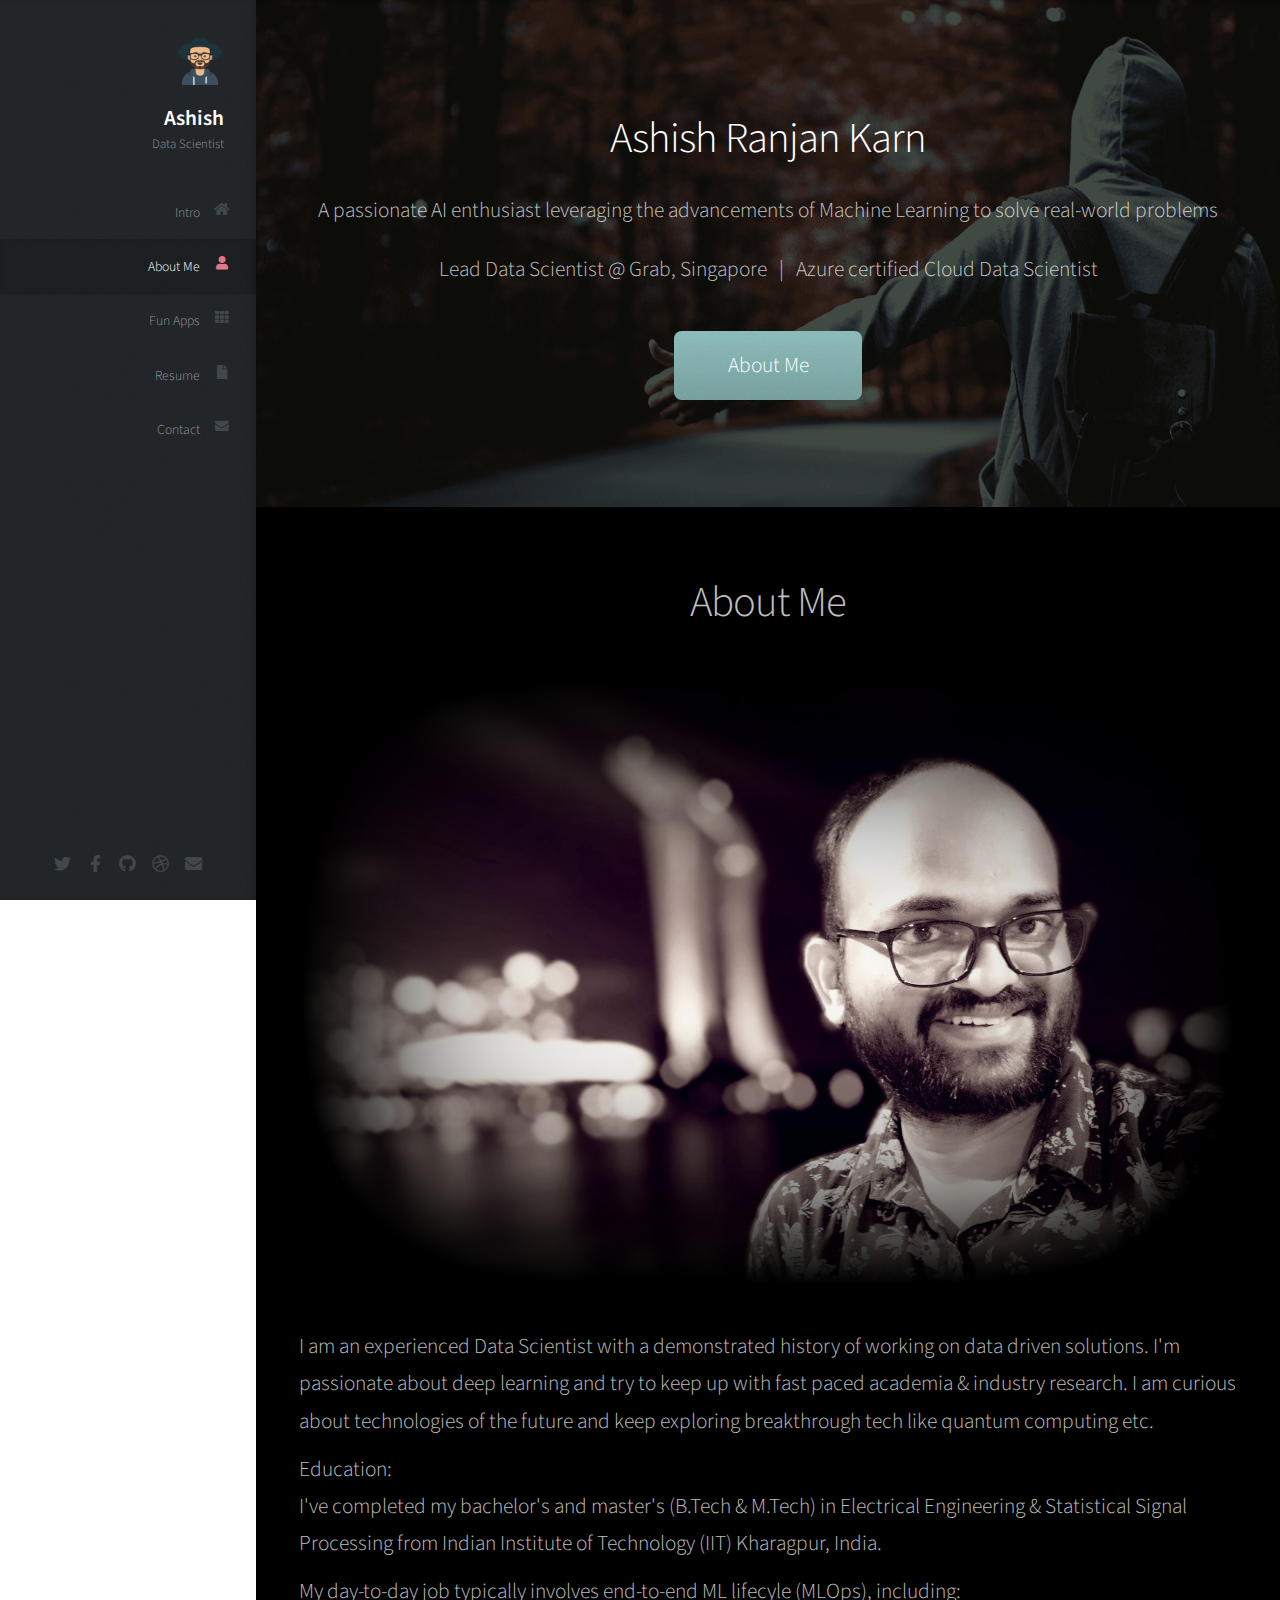
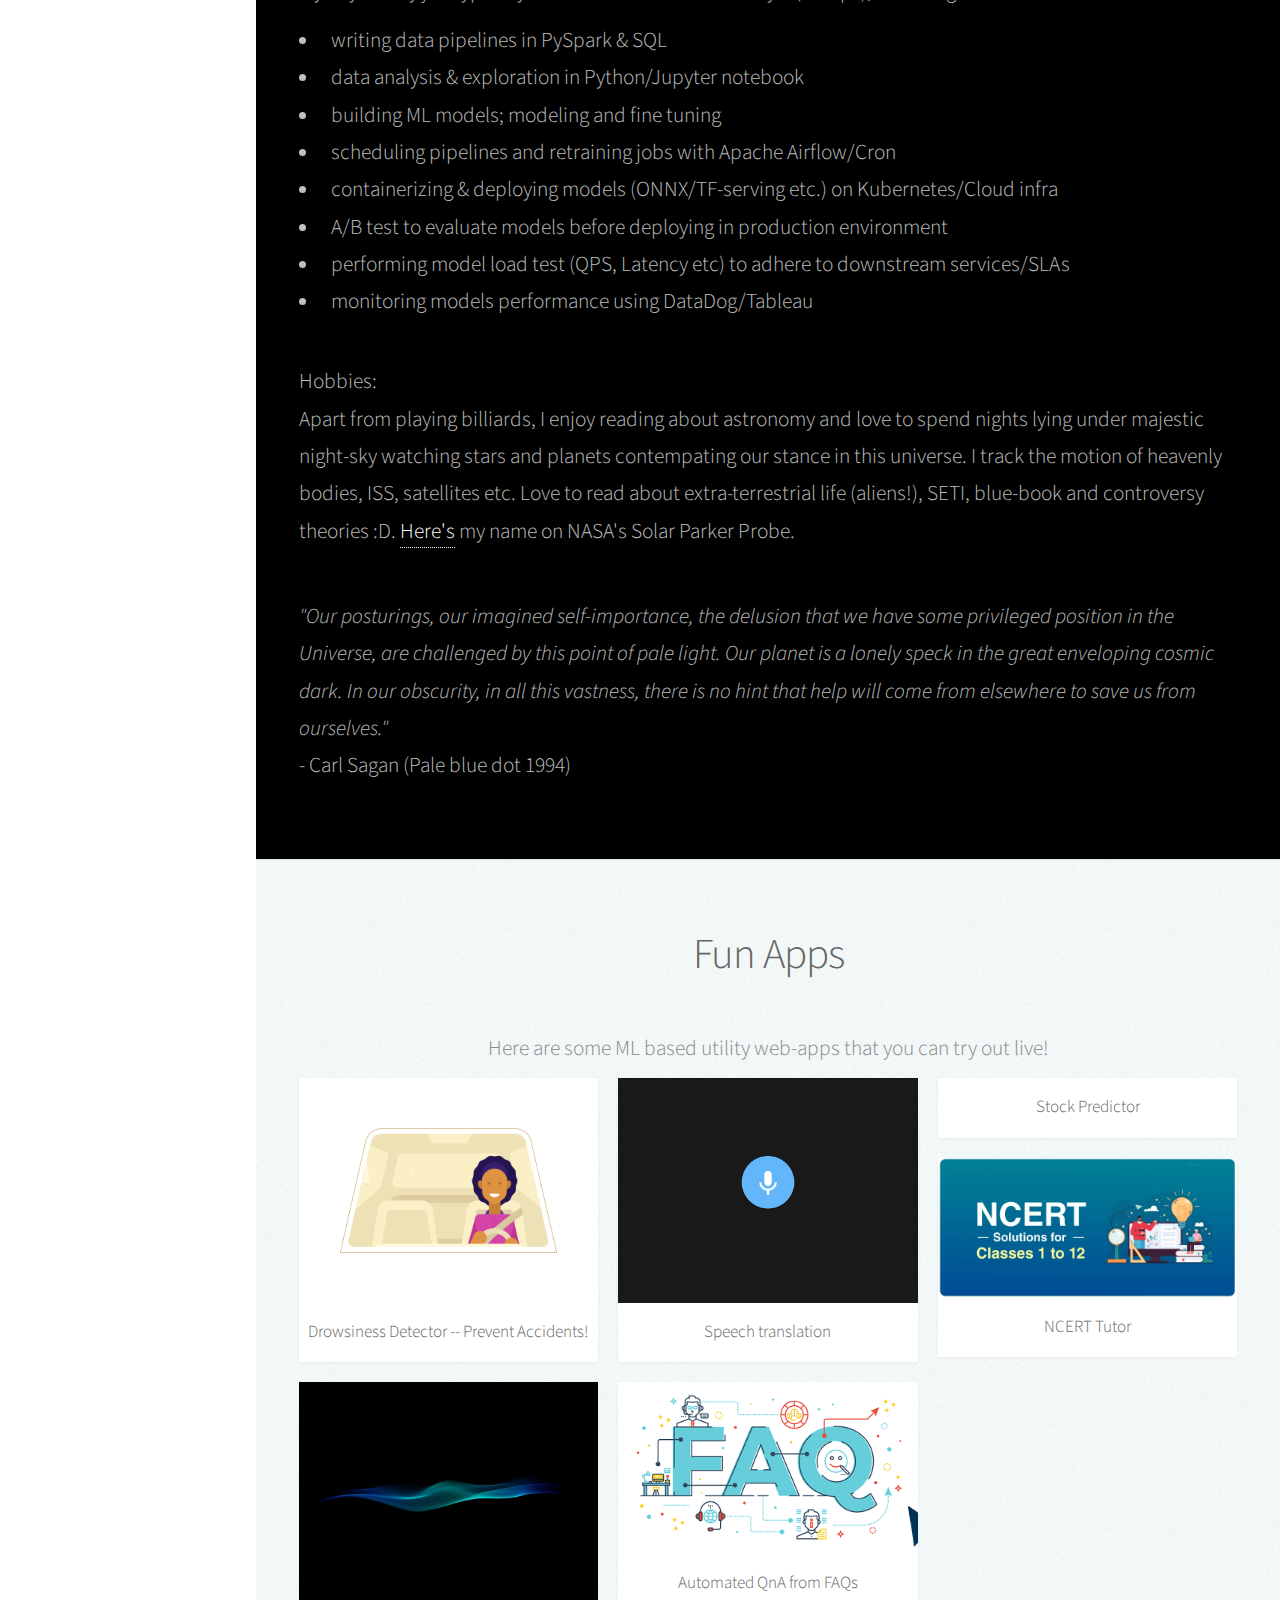
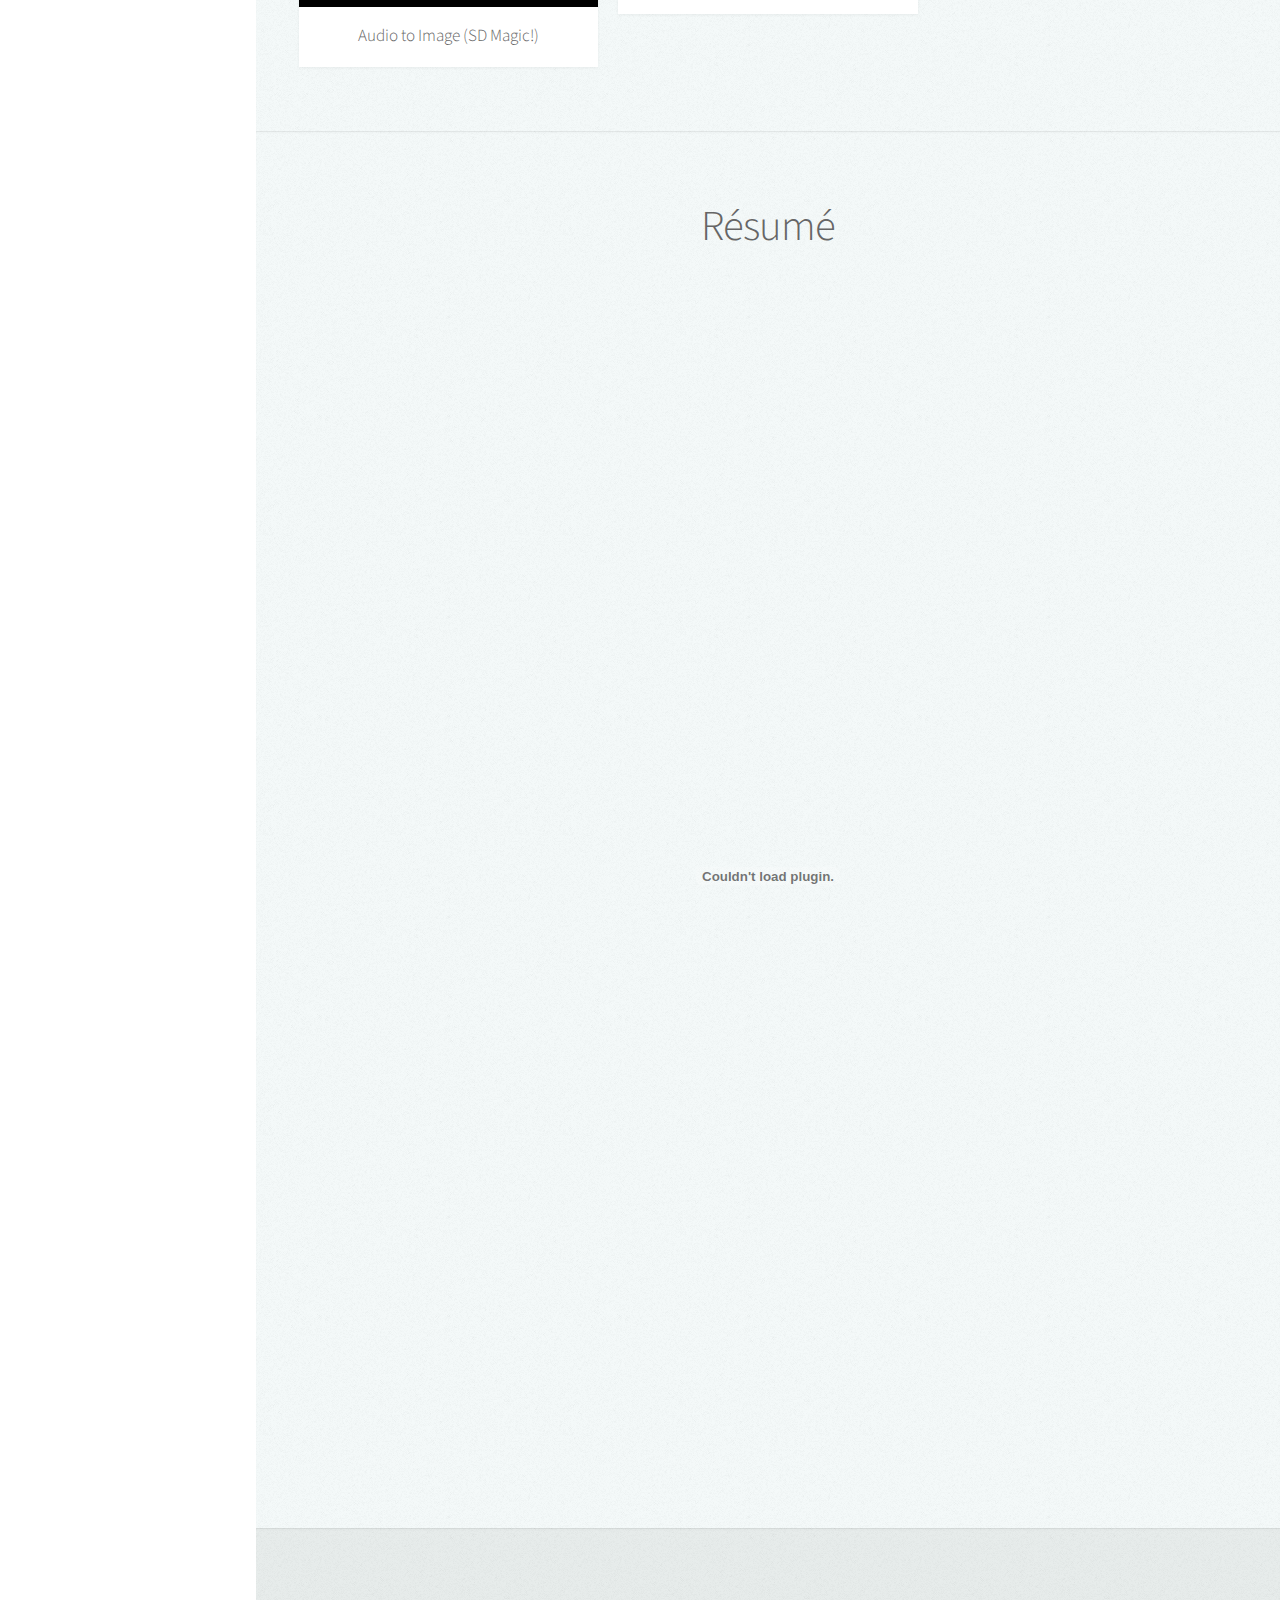
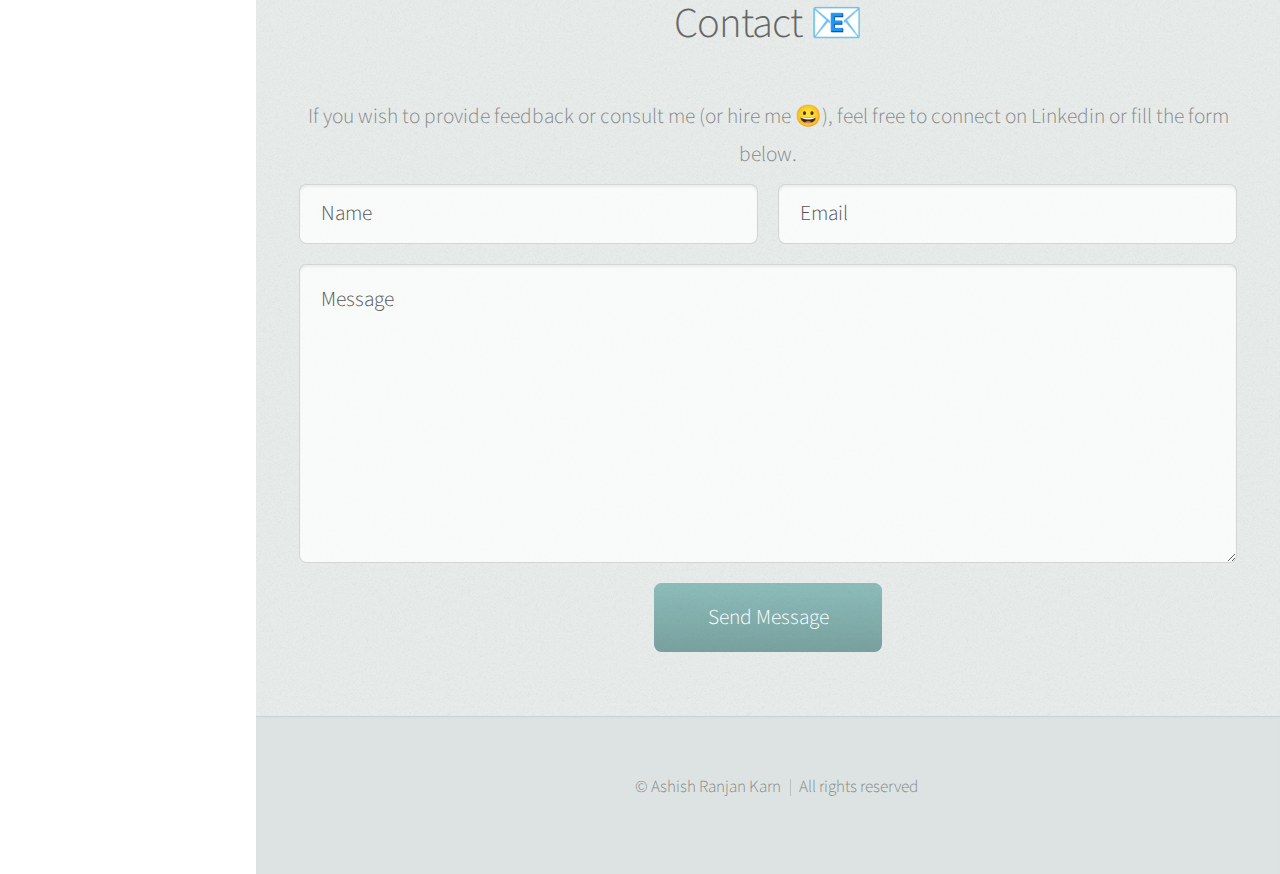
==== commit 05c14ae9: "update" ====
--- a/index.html
+++ b/index.html
@@ -156,15 +156,15 @@
 							</div>
 							<div class="col-4 col-12-mobile">
 								<article class="item">
-									<a href="#" class="image fit"><img src="images/pic06.jpg" alt="" /></a>
-									<header>
-										<h3>Dolor Penatibus[WIP]</h3>
-									</header>
-								</article>
-								<article class="item">
-									<a href="#" class="image fit"><img src="images/pic07.jpg" alt="" /></a>
-									<header>
-										<h3>Orci Convallis[WIP]</h3>
+									<a href="https://stockpredictorapp-arkarn.streamlit.app/" class="image fit"><img src="images/stockpredict.gif" alt="" /></a>
+									<header>
+										<h3>Stock Predictor</h3>
+									</header>
+								</article>
+								<article class="item">
+									<a href="https://www.ncert.fun/" class="image fit"><img src="images/ncert.png" alt="" /></a>
+									<header>
+										<h3>NCERT Tutor</h3>
 									</header>
 								</article>
 							</div>
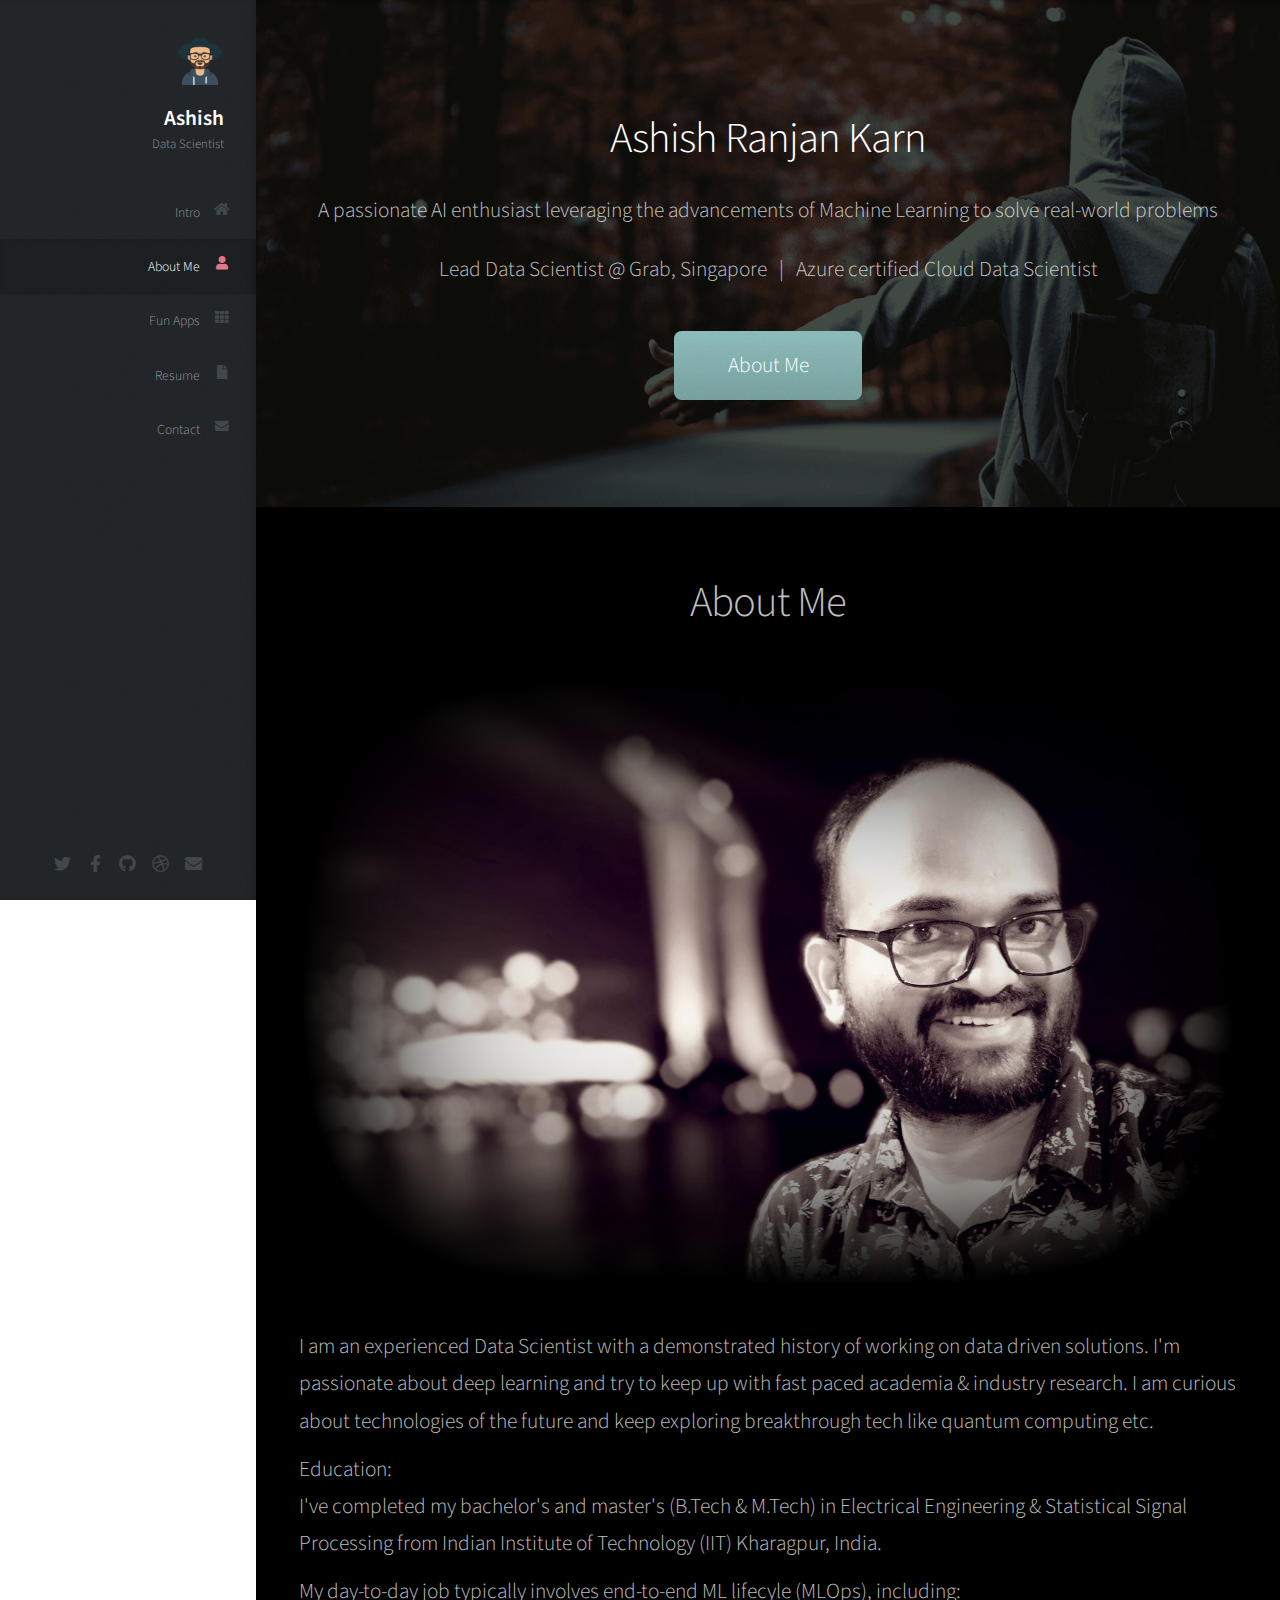
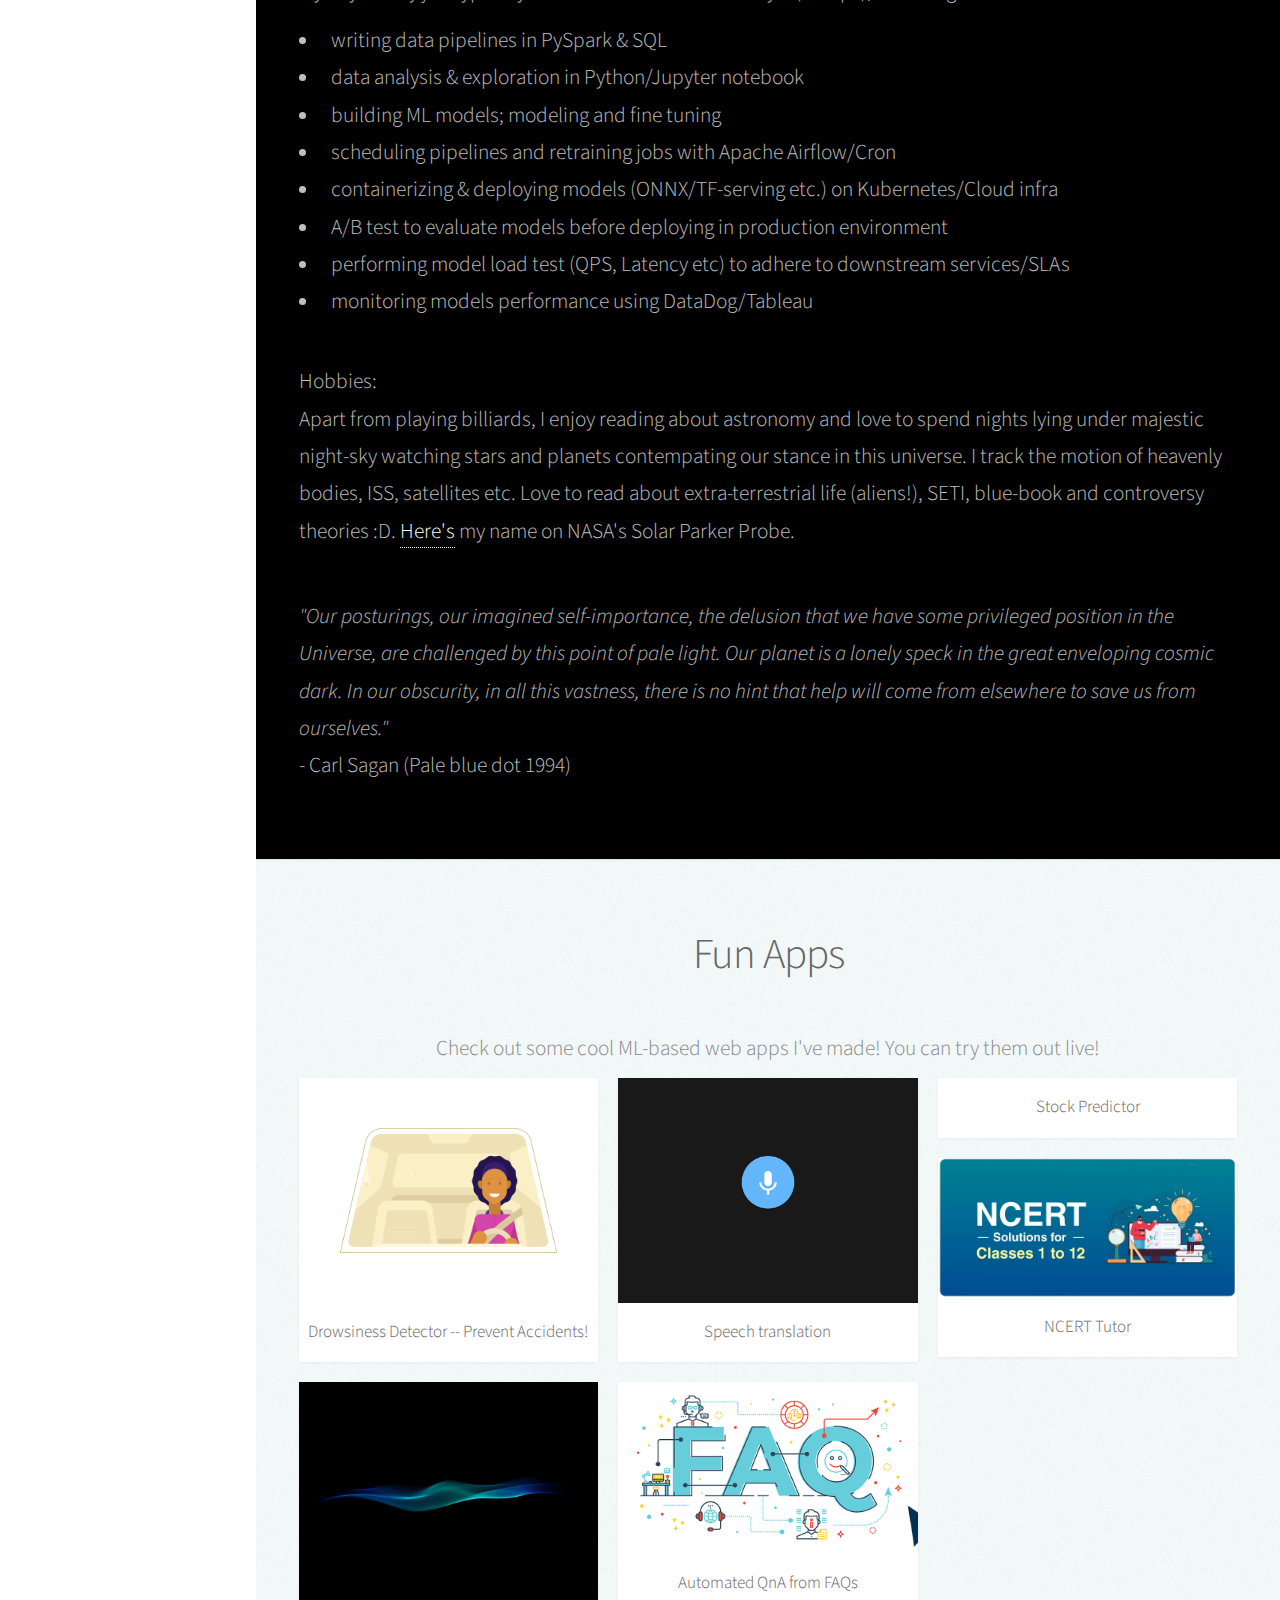
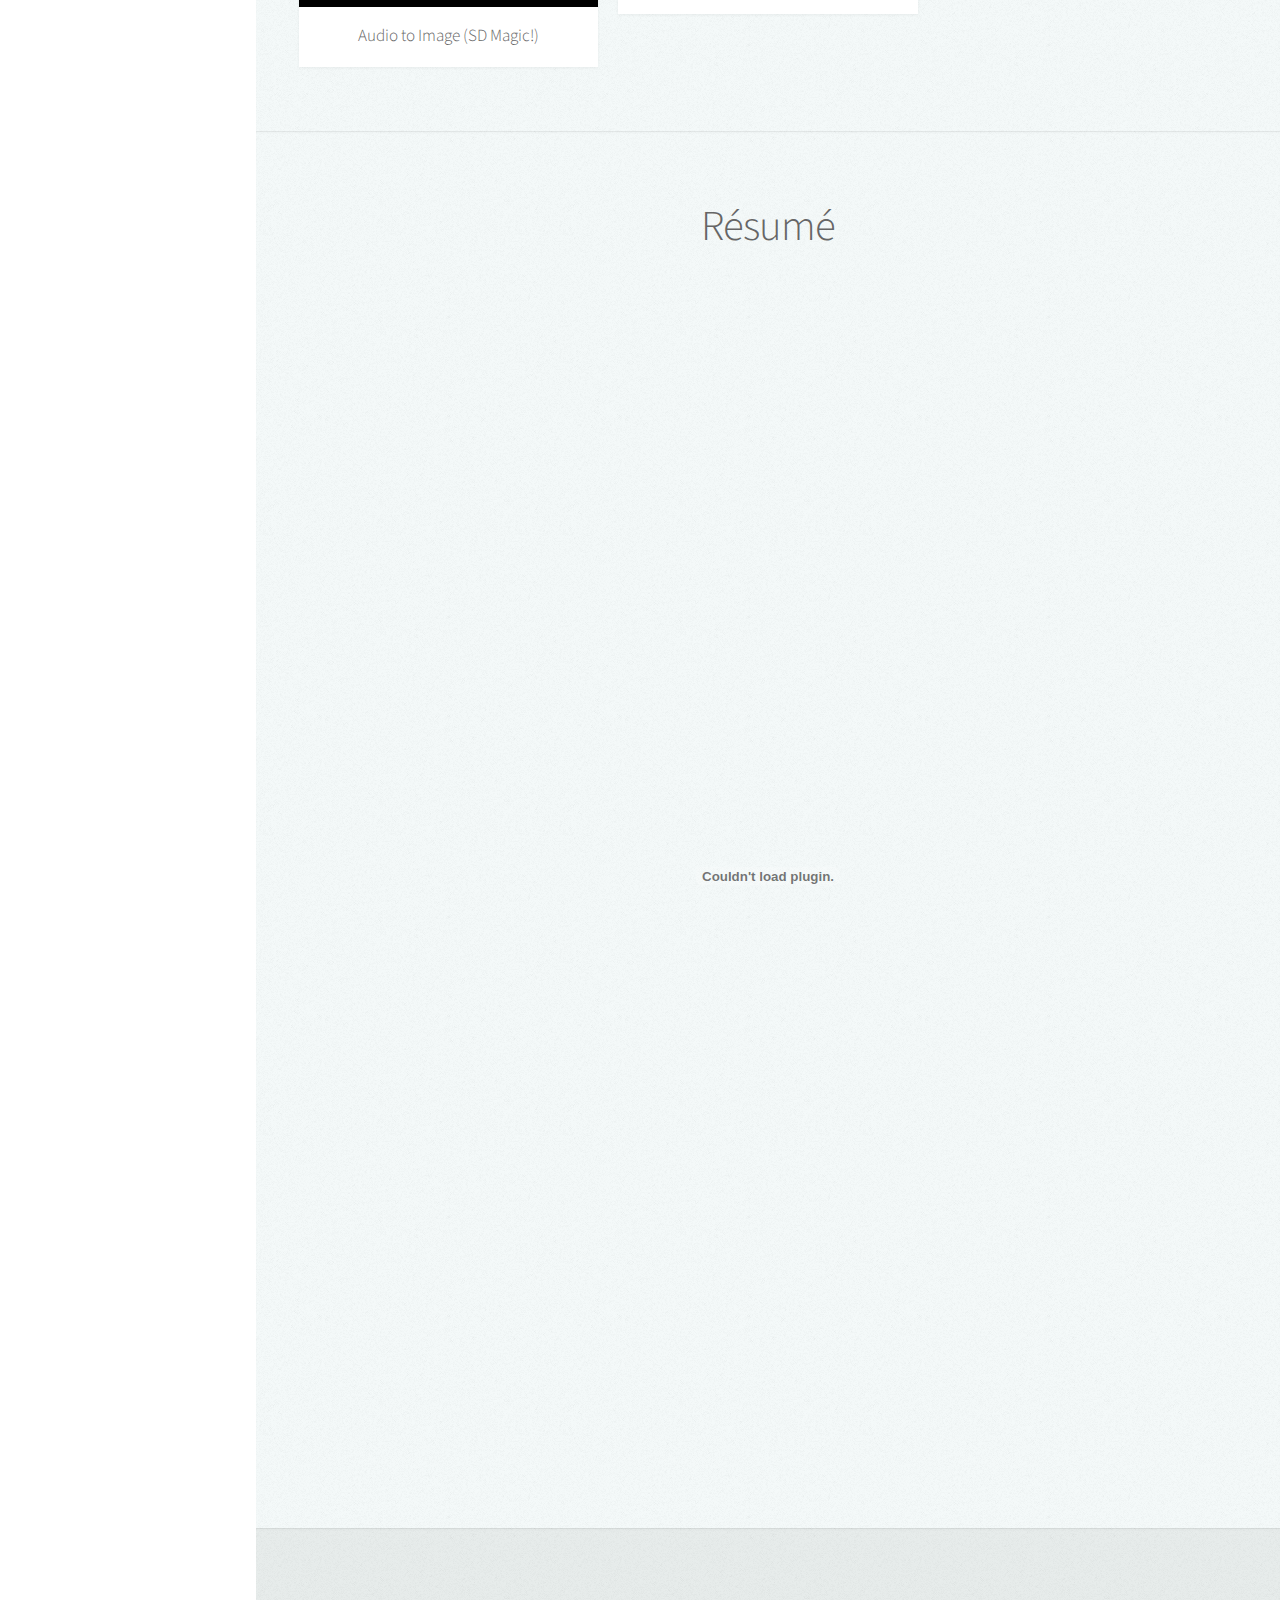
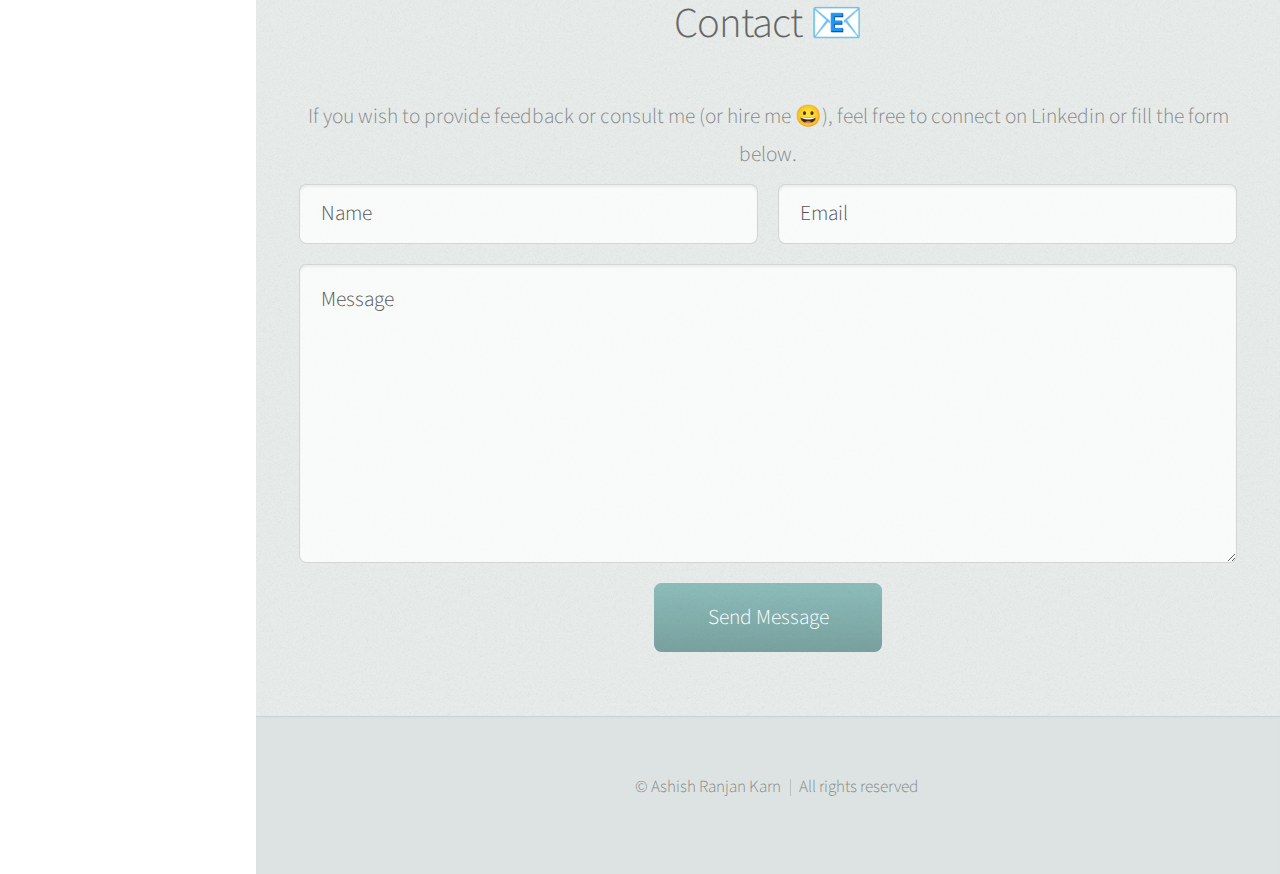
==== commit e3e0f97c: "update" ====
--- a/index.html
+++ b/index.html
@@ -123,7 +123,7 @@
 							<h2>Fun Apps</h2>
 						</header>
 
-						<p>Here are some ML based utility web-apps that you can try out live!</p>
+						<p>Check out some cool ML-based web apps I've made! You can try them out live!</p>
 
 						<div class="row">
 							<div class="col-4 col-12-mobile">
